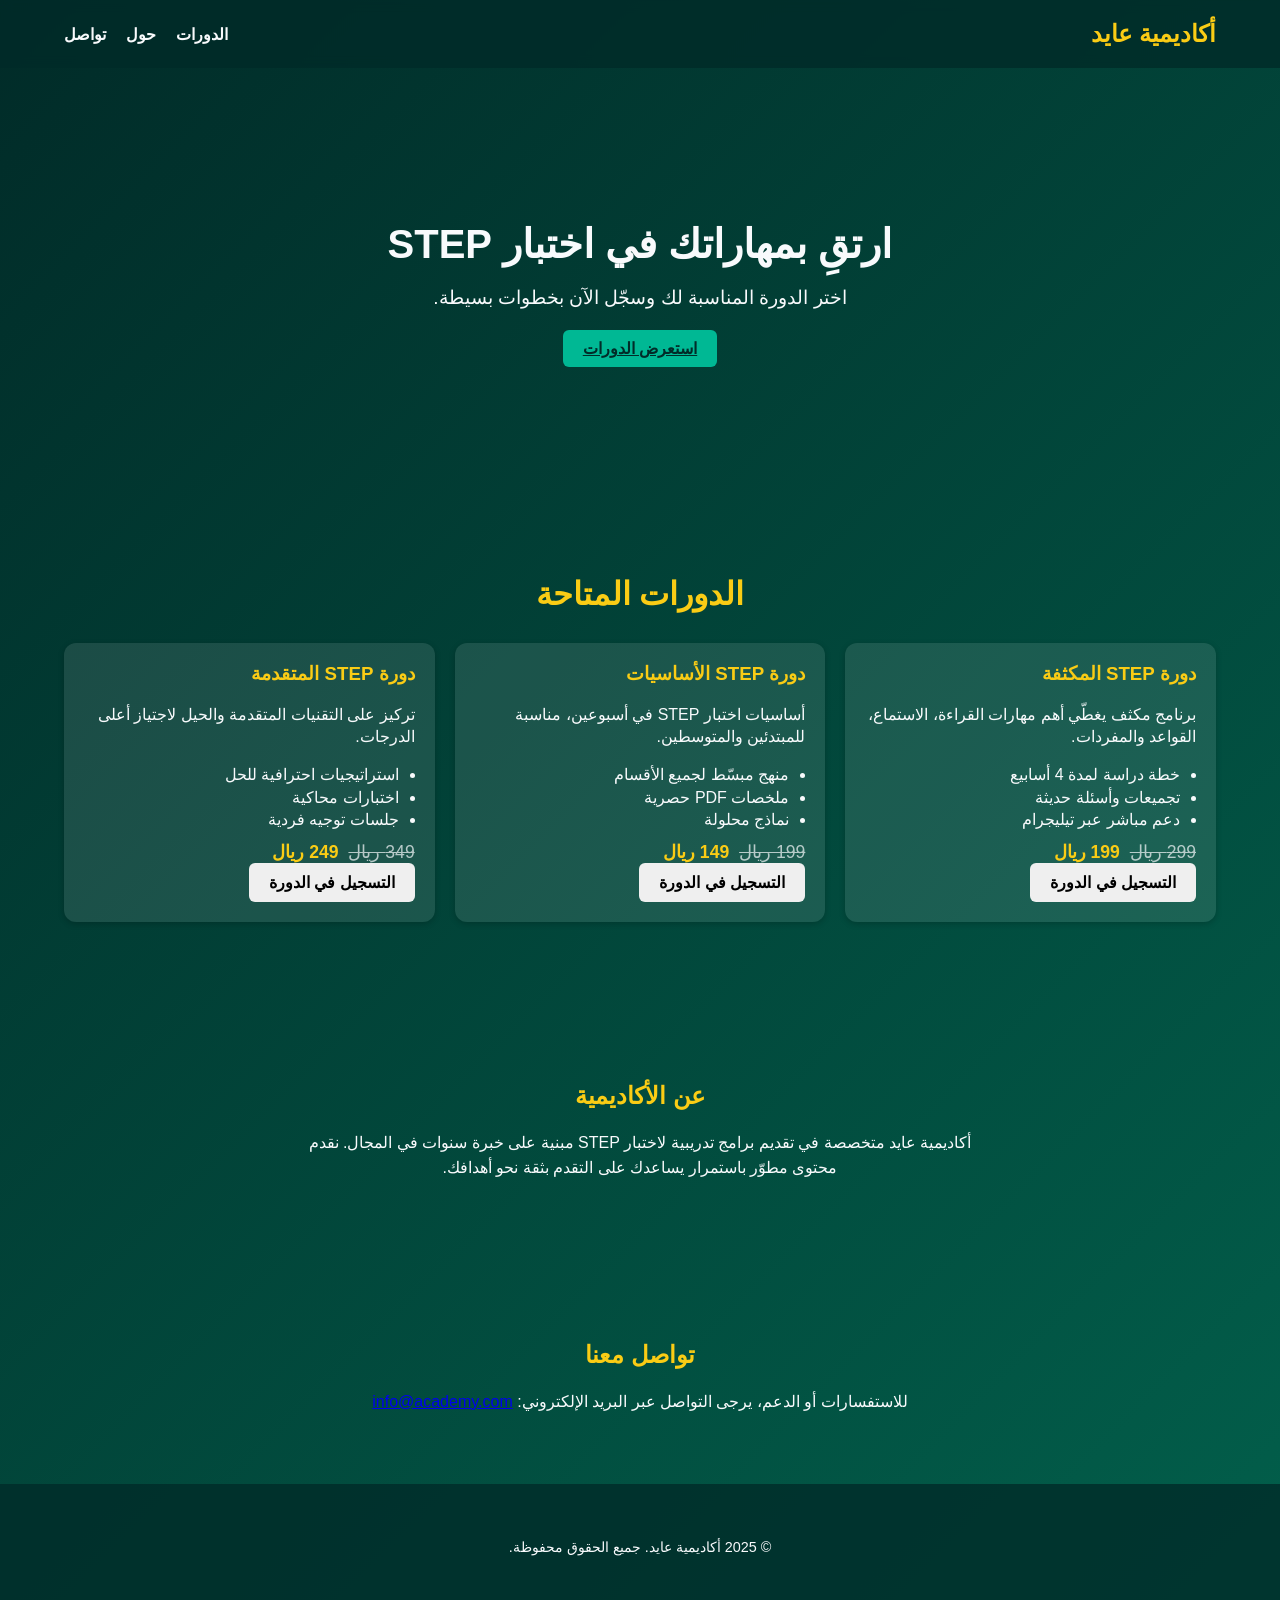
==== index.html @ 4157c41f "Initial commit: Add site files" ====
<!DOCTYPE html>
<html lang="ar" dir="rtl">
<head>
  <meta charset="UTF-8">
  <meta name="viewport" content="width=device-width, initial-scale=1.0">
  <title>أكاديمية عايد - دورات STEP</title>
  <link rel="stylesheet" href="styles.css">
  <link rel="manifest" href="manifest.json">
  <meta name="theme-color" content="#012b28">
</head>
<body>
  <header class="header">
    <div class="container flex-between">
      <div class="logo">أكاديمية عايد</div>
      <nav>
        <button class="menu-toggle">القائمة ☰</button>
        <ul class="nav-list">
          <li><a href="#courses">الدورات</a></li>
          <li><a href="#about">حول</a></li>
          <li><a href="#contact">تواصل</a></li>
        </ul>
      </nav>
    </div>
  </header>

  <section id="hero" class="hero">
    <div class="container">
      <h1>ارتقِ بمهاراتك في اختبار STEP</h1>
      <p>اختر الدورة المناسبة لك وسجّل الآن بخطوات بسيطة.</p>
      <a href="#courses" class="btn primary">استعرض الدورات</a>
    </div>
  </section>

  <section id="courses" class="courses-section">
    <div class="container">
      <h2>الدورات المتاحة</h2>
      <div class="course-grid">
        <!-- Course 1 -->
        <div class="course-card" data-course-id="course1">
          <h3>دورة STEP المكثفة</h3>
          <p>برنامج مكثف يغطّي أهم مهارات القراءة، الاستماع، القواعد والمفردات.</p>
          <ul>
            <li>خطة دراسة لمدة 4 أسابيع</li>
            <li>تجميعات وأسئلة حديثة</li>
            <li>دعم مباشر عبر تيليجرام</li>
          </ul>
          <div class="price">
            <span class="old-price">299 ريال</span>
            <span class="new-price">199 ريال</span>
          </div>
          <button class="btn register-btn" data-course-id="course1">التسجيل في الدورة</button>
        </div>
        <!-- Course 2 -->
        <div class="course-card" data-course-id="course2">
          <h3>دورة STEP الأساسيات</h3>
          <p>أساسيات اختبار STEP في أسبوعين، مناسبة للمبتدئين والمتوسطين.</p>
          <ul>
            <li>منهج مبسّط لجميع الأقسام</li>
            <li>ملخصات PDF حصرية</li>
            <li>نماذج محلولة</li>
          </ul>
          <div class="price">
            <span class="old-price">199 ريال</span>
            <span class="new-price">149 ريال</span>
          </div>
          <button class="btn register-btn" data-course-id="course2">التسجيل في الدورة</button>
        </div>
        <!-- Course 3 -->
        <div class="course-card" data-course-id="course3">
          <h3>دورة STEP المتقدمة</h3>
          <p>تركيز على التقنيات المتقدمة والحيل لاجتياز أعلى الدرجات.</p>
          <ul>
            <li>استراتيجيات احترافية للحل</li>
            <li>اختبارات محاكية</li>
            <li>جلسات توجيه فردية</li>
          </ul>
          <div class="price">
            <span class="old-price">349 ريال</span>
            <span class="new-price">249 ريال</span>
          </div>
          <button class="btn register-btn" data-course-id="course3">التسجيل في الدورة</button>
        </div>
      </div>
    </div>
  </section>

  <section id="about" class="about-section">
    <div class="container">
      <h2>عن الأكاديمية</h2>
      <p>أكاديمية عايد متخصصة في تقديم برامج تدريبية لاختبار STEP مبنية على خبرة سنوات في المجال. نقدم محتوى مطوّر باستمرار يساعدك على التقدم بثقة نحو أهدافك.</p>
    </div>
  </section>

  <section id="contact" class="contact-section">
    <div class="container">
      <h2>تواصل معنا</h2>
      <p>للاستفسارات أو الدعم، يرجى التواصل عبر البريد الإلكتروني: <a href="mailto:info@academy.com">info@academy.com</a></p>
    </div>
  </section>

  <!-- Modal for Registration -->
  <div id="registrationModal" class="modal hidden">
    <div class="modal-overlay"></div>
    <div class="modal-wrapper">
      <div class="modal-header">
        <h3 id="modalTitle">التسجيل في الدورة</h3>
        <button type="button" class="modal-close">&times;</button>
      </div>
      <div class="modal-body">
        <form id="registrationForm">
          <!-- Step 1: Student information -->
          <div class="form-step active" data-step="1">
            <h4>الخطوة 1: معلومات الطالب</h4>
            <div class="form-group">
              <label for="fullName">الاسم الكامل</label>
              <input type="text" id="fullName" name="fullName" required>
            </div>
            <div class="form-group">
              <label for="contactInfo">رقم الجوال أو البريد الإلكتروني</label>
              <input type="text" id="contactInfo" name="contactInfo" required>
            </div>
            <div class="form-group">
              <label for="participants">عدد المسجلين</label>
              <input type="number" id="participants" name="participants" min="1" value="1" required>
            </div>
            <div class="form-group">
              <label for="source">كيف عرفت عن الأكاديمية؟</label>
              <select id="source" name="source" required>
                <option value="" disabled selected>اختر...</option>
                <option value="صديق">عن طريق صديق</option>
                <option value="تويتر">تويتر</option>
                <option value="إعلان">إعلان</option>
                <option value="أخرى">أخرى</option>
              </select>
            </div>
            <div class="modal-actions">
              <button type="button" class="btn primary next-step">التالي</button>
            </div>
          </div>

          <!-- Step 2: Invoice summary -->
          <div class="form-step" data-step="2">
            <h4>الخطوة 2: ملخص الرسوم</h4>
            <div class="invoice">
              <p>السعر قبل الخصم: <span id="priceBefore"></span></p>
              <p>قيمة الخصم: <span id="discountValue"></span></p>
              <p>السعر بعد الخصم: <strong id="totalPrice"></strong></p>
            </div>
            <div class="modal-actions">
              <button type="button" class="btn secondary prev-step">رجوع</button>
              <button type="button" class="btn primary next-step">تأكيد الدفع</button>
            </div>
          </div>

          <!-- Step 3: Payment details -->
          <div class="form-step" data-step="3">
            <h4>الخطوة 3: معلومات الدفع</h4>
            <p>الرجاء تحويل المبلغ إلى الحساب التالي:</p>
            <div class="bank-details">
              <p>اسم البنك: <strong id="bankName"></strong></p>
              <p>اسم المستفيد: <strong id="beneficiary"></strong></p>
              <p>رقم الحساب: <strong id="accountNumber"></strong> <button type="button" class="copy-btn" data-target="accountNumber">نسخ</button></p>
              <p>الآيبان: <strong id="iban"></strong> <button type="button" class="copy-btn" data-target="iban">نسخ</button></p>
            </div>
            <p class="payment-note">بعد إجراء التحويل، يرجى إرسال صورة من إيصال الدفع عبر البريد الإلكتروني أو تيليجرام ليتم تأكيد تسجيلك.</p>
            <div class="modal-actions">
              <button type="button" class="btn secondary prev-step">رجوع</button>
              <button type="button" class="btn primary next-step">إرسال تأكيد التسجيل</button>
            </div>
          </div>

          <!-- Step 4: Confirmation -->
          <div class="form-step" data-step="4">
            <h4>تم الإرسال</h4>
            <p>شكرًا لك! تم استلام بياناتك. سيتم التواصل معك قريبًا لتزويدك بروابط الدورة بعد تأكيد الدفع.</p>
            <div class="modal-actions">
              <button type="button" class="btn primary close-modal">إغلاق</button>
            </div>
          </div>

          <!-- hidden fields -->
          <input type="hidden" id="selectedCourseId" name="selectedCourseId">
        </form>
      </div>
    </div>
  </div>

  <footer class="footer">
    <div class="container">
      <p>© 2025 أكاديمية عايد. جميع الحقوق محفوظة.</p>
    </div>
  </footer>

  <script src="app.js"></script>
  <script>
    if ('serviceWorker' in navigator) {
      navigator.serviceWorker.register('service-worker.js');
    }
  </script>
</body>
</html>
---- styles.css ----
:root {
  --bg-start: #012b28;
  --bg-end: #025f4b;
  --accent: #00b894;
  --highlight: #facc15;
  --text: #f8fafc;
  --muted: #e2e8f0;
}

body {
  margin: 0;
  font-family: 'Tajawal', sans-serif;
  background: linear-gradient(135deg, var(--bg-start), var(--bg-end));
  color: var(--text);
  min-height: 100vh;
}

.container {
  width: 90%;
  max-width: 1200px;
  margin: 0 auto;
  padding: 20px;
}

/* Header */
.header {
  background: rgba(1, 43, 40, 0.8);
  position: sticky;
  top: 0;
  z-index: 10;
  backdrop-filter: blur(6px);
}

.flex-between {
  display: flex;
  justify-content: space-between;
  align-items: center;
}

.logo {
  font-size: 1.5rem;
  font-weight: 700;
  color: var(--highlight);
}

nav {
  position: relative;
}

nav ul {
  list-style: none;
  display: flex;
  gap: 20px;
  margin: 0;
  padding: 0;
}

nav a {
  color: var(--text);
  text-decoration: none;
  font-weight: 600;
  transition: color 0.3s;
}

nav a:hover {
  color: var(--highlight);
}

.menu-toggle {
  display: none;
  background: none;
  border: none;
  color: var(--text);
  font-size: 1.3rem;
  cursor: pointer;
}

@media (max-width: 768px) {
  nav ul {
    display: none;
    flex-direction: column;
    background: rgba(1, 43, 40, 0.9);
    position: absolute;
    right: 0;
    top: 100%;
    padding: 10px;
    border-radius: 8px;
  }
  nav ul.show {
    display: flex;
  }
  .menu-toggle {
    display: block;
  }
}

/* Hero section */
.hero {
  text-align: center;
  padding: 100px 0;
}

.hero h1 {
  font-size: 2.5rem;
  margin-bottom: 10px;
}

.hero p {
  font-size: 1.2rem;
  margin-bottom: 30px;
}

/* Buttons */
.btn {
  padding: 10px 20px;
  border: none;
  border-radius: 6px;
  font-weight: 700;
  cursor: pointer;
  font-size: 1rem;
}

.btn.primary {
  background: var(--accent);
  color: var(--bg-start);
}

.btn.primary:hover {
  opacity: 0.9;
}

.btn.secondary {
  background: transparent;
  border: 1px solid var(--highlight);
  color: var(--highlight);
}

.btn.secondary:hover {
  background: var(--highlight);
  color: var(--bg-start);
}

/* Courses section */
.courses-section {
  padding: 50px 0;
}

.courses-section h2 {
  text-align: center;
  margin-bottom: 30px;
  font-size: 2rem;
  color: var(--highlight);
}

.course-grid {
  display: grid;
  grid-template-columns: repeat(auto-fit, minmax(280px, 1fr));
  gap: 20px;
}

.course-card {
  background: rgba(255, 255, 255, 0.1);
  padding: 20px;
  border-radius: 12px;
  box-shadow: 0 2px 6px rgba(0, 0, 0, 0.2);
  transition: transform 0.2s, box-shadow 0.2s;
}

.course-card:hover {
  transform: translateY(-3px);
  box-shadow: 0 4px 10px rgba(0, 0, 0, 0.3);
}

.course-card h3 {
  margin-top: 0;
  color: var(--highlight);
}

.course-card p {
  line-height: 1.4;
}

.course-card ul {
  margin: 0;
  padding: 0 1rem;
  list-style: disc;
  line-height: 1.4;
}

.price {
  margin-top: 10px;
  font-size: 1.1rem;
}

.old-price {
  text-decoration: line-through;
  opacity: 0.7;
}

.new-price {
  color: var(--highlight);
  font-weight: 700;
  margin-right: 5px;
}

/* About and contact sections */
.about-section, .contact-section {
  padding: 50px 0;
}

.about-section h2, .contact-section h2 {
  text-align: center;
  margin-bottom: 20px;
  color: var(--highlight);
}

.about-section p, .contact-section p {
  max-width: 700px;
  margin: 0 auto;
  line-height: 1.6;
  text-align: center;
}

/* Modal styles */
.modal {
  position: fixed;
  top: 0;
  right: 0;
  bottom: 0;
  left: 0;
  display: flex;
  align-items: center;
  justify-content: center;
  background: rgba(0, 0, 0, 0.6);
  visibility: hidden;
  opacity: 0;
  transition: opacity 0.3s, visibility 0s linear 0.3s;
}

.modal.show {
  visibility: visible;
  opacity: 1;
  transition-delay: 0s;
}

.modal-overlay {
  position: absolute;
  top: 0;
  left: 0;
  right: 0;
  bottom: 0;
}

.modal-wrapper {
  background: #073b34;
  width: 90%;
  max-width: 500px;
  border-radius: 10px;
  padding: 20px;
  position: relative;
  z-index: 2;
  box-shadow: 0 4px 8px rgba(0, 0, 0, 0.3);
  color: var(--text);
}

.modal-header {
  display: flex;
  justify-content: space-between;
  align-items: center;
  margin-bottom: 10px;
}

.modal-header h3 {
  margin: 0;
  font-size: 1.2rem;
  color: var(--highlight);
}

.modal-close {
  background: none;
  border: none;
  font-size: 1.5rem;
  color: var(--text);
  cursor: pointer;
}

.modal-body {
  max-height: 70vh;
  overflow-y: auto;
}

.form-step {
  display: none;
}

.form-step.active {
  display: block;
}

.form-group {
  margin-bottom: 15px;
}

.form-group label {
  display: block;
  margin-bottom: 5px;
  font-weight: 600;
}

.form-group input,
.form-group select {
  width: 100%;
  padding: 8px;
  border-radius: 4px;
  border: 1px solid #ccc;
  font-family: inherit;
  box-sizing: border-box;
  direction: rtl;
}

.invoice p {
  margin: 5px 0;
  font-size: 1rem;
}

.bank-details p {
  margin: 5px 0;
  font-size: 1rem;
}

.copy-btn {
  margin-left: 10px;
  padding: 2px 6px;
  border: 1px solid var(--highlight);
  background: none;
  color: var(--highlight);
  border-radius: 4px;
  cursor: pointer;
  font-size: 0.8rem;
}

.copy-btn:hover {
  background: var(--highlight);
  color: var(--bg-start);
}

.modal-actions {
  text-align: center;
  margin-top: 15px;
}

.payment-note {
  font-size: 0.9rem;
  margin-top: 10px;
  color: var(--muted);
}

.footer {
  background: rgba(1, 43, 40, 0.8);
  text-align: center;
  padding: 20px 0;
  font-size: 0.9rem;
}
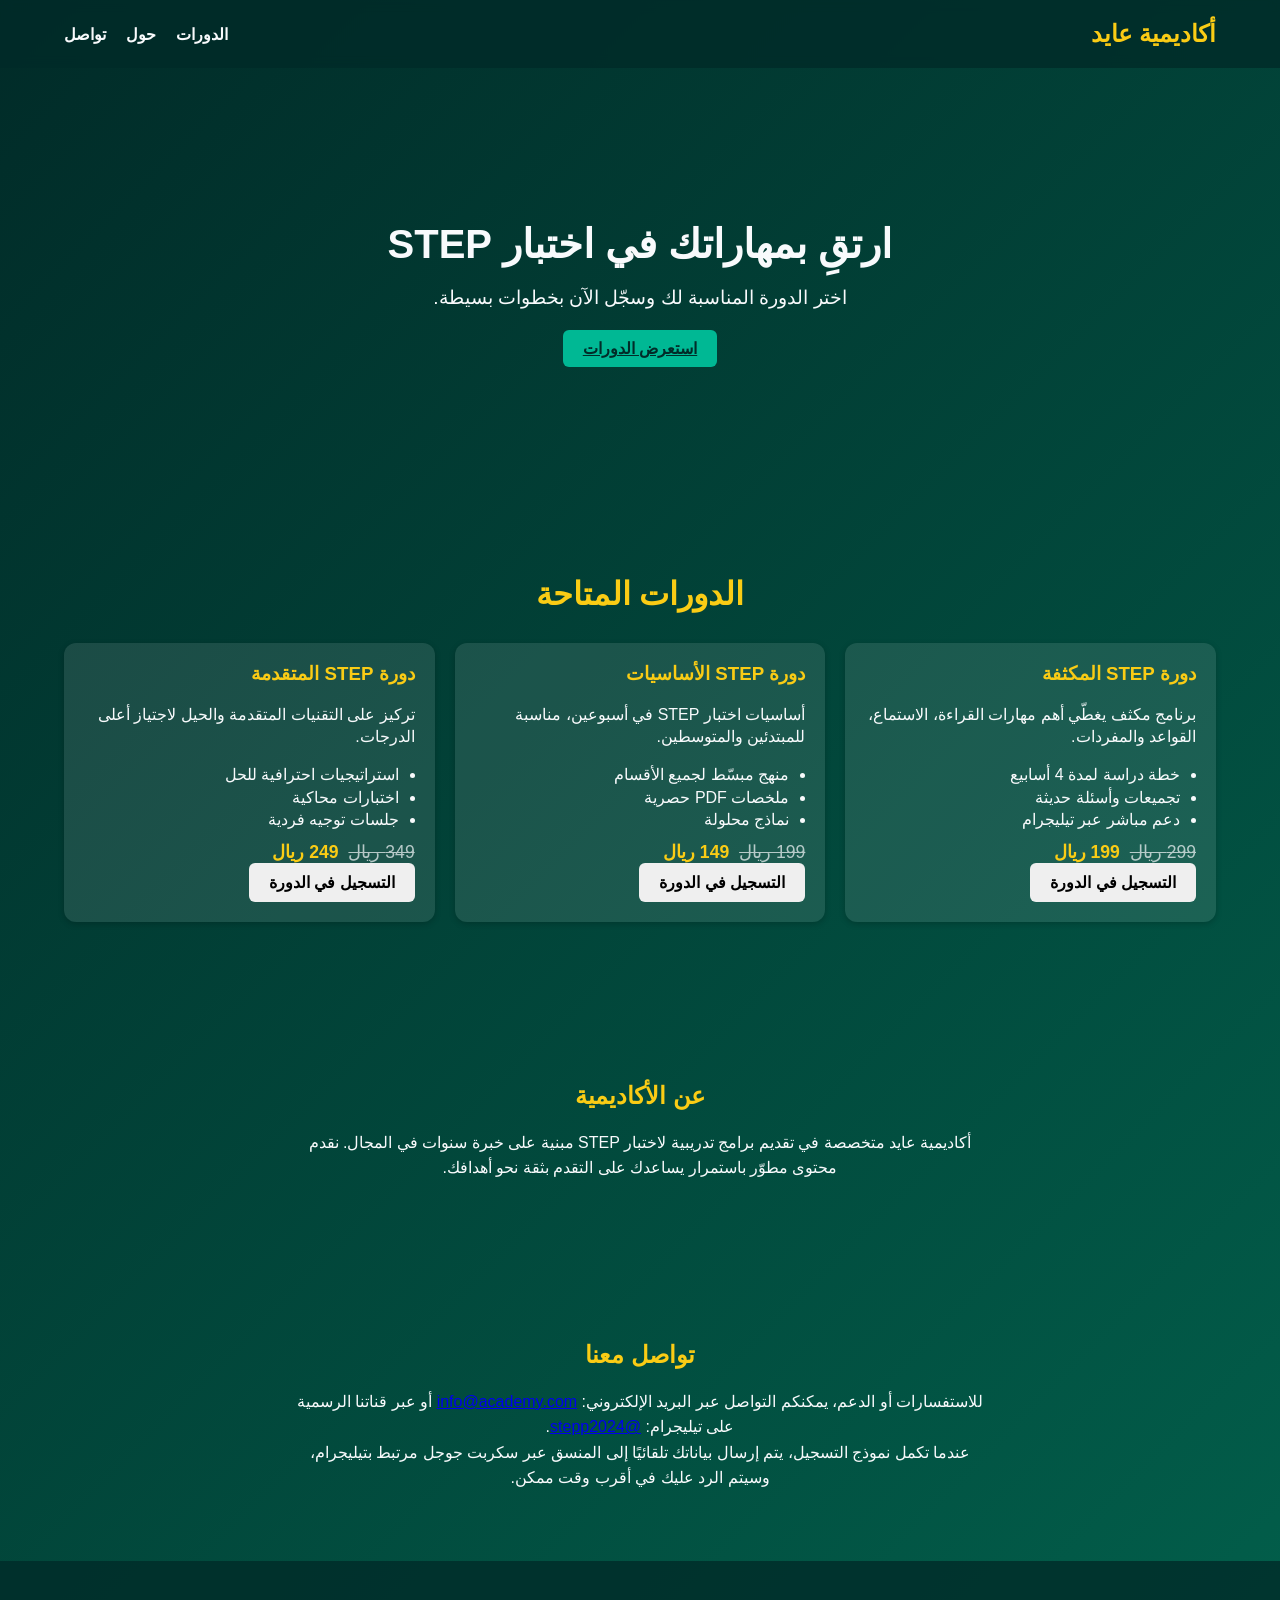
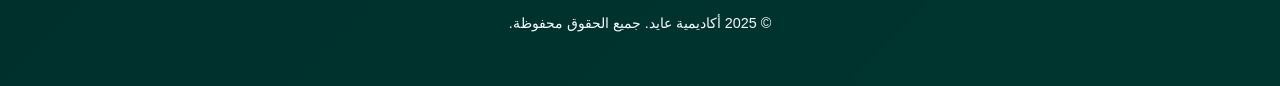
==== commit c2b7ff44: "Update index.html: add Telegram channel link and note about Google script integration" ====
--- a/index.html
+++ b/index.html
@@ -94,7 +94,15 @@
   <section id="contact" class="contact-section">
     <div class="container">
       <h2>تواصل معنا</h2>
-      <p>للاستفسارات أو الدعم، يرجى التواصل عبر البريد الإلكتروني: <a href="mailto:info@academy.com">info@academy.com</a></p>
+      <p>
+        للاستفسارات أو الدعم، يمكنكم التواصل عبر البريد الإلكتروني:
+        <a href="mailto:info@academy.com">info@academy.com</a>
+        أو عبر قناتنا الرسمية على تيليجرام:
+        <a href="https://t.me/stepp2024" target="_blank">@stepp2024</a>.
+      </p>
+      <p>
+        عندما تكمل نموذج التسجيل، يتم إرسال بياناتك تلقائيًا إلى المنسق عبر سكربت جوجل مرتبط بتيليجرام، وسيتم الرد عليك في أقرب وقت ممكن.
+      </p>
     </div>
   </section>
 
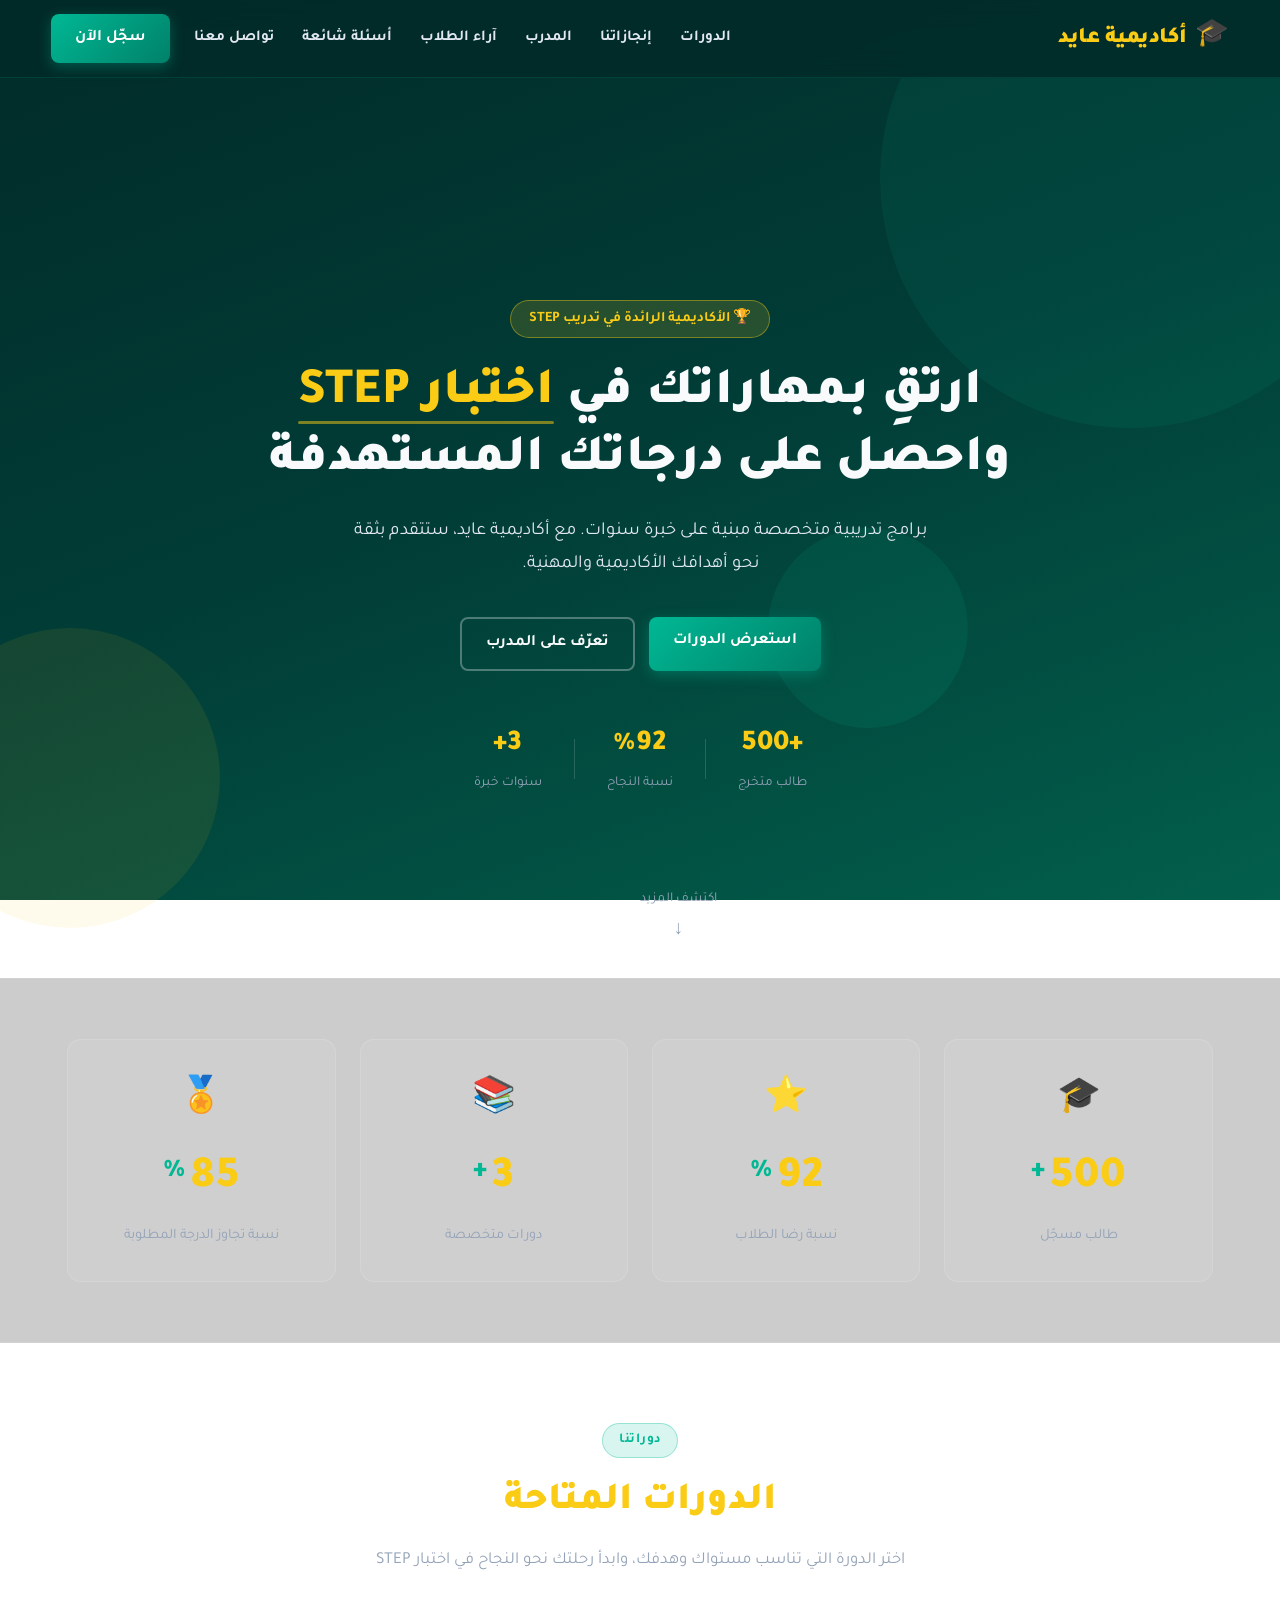
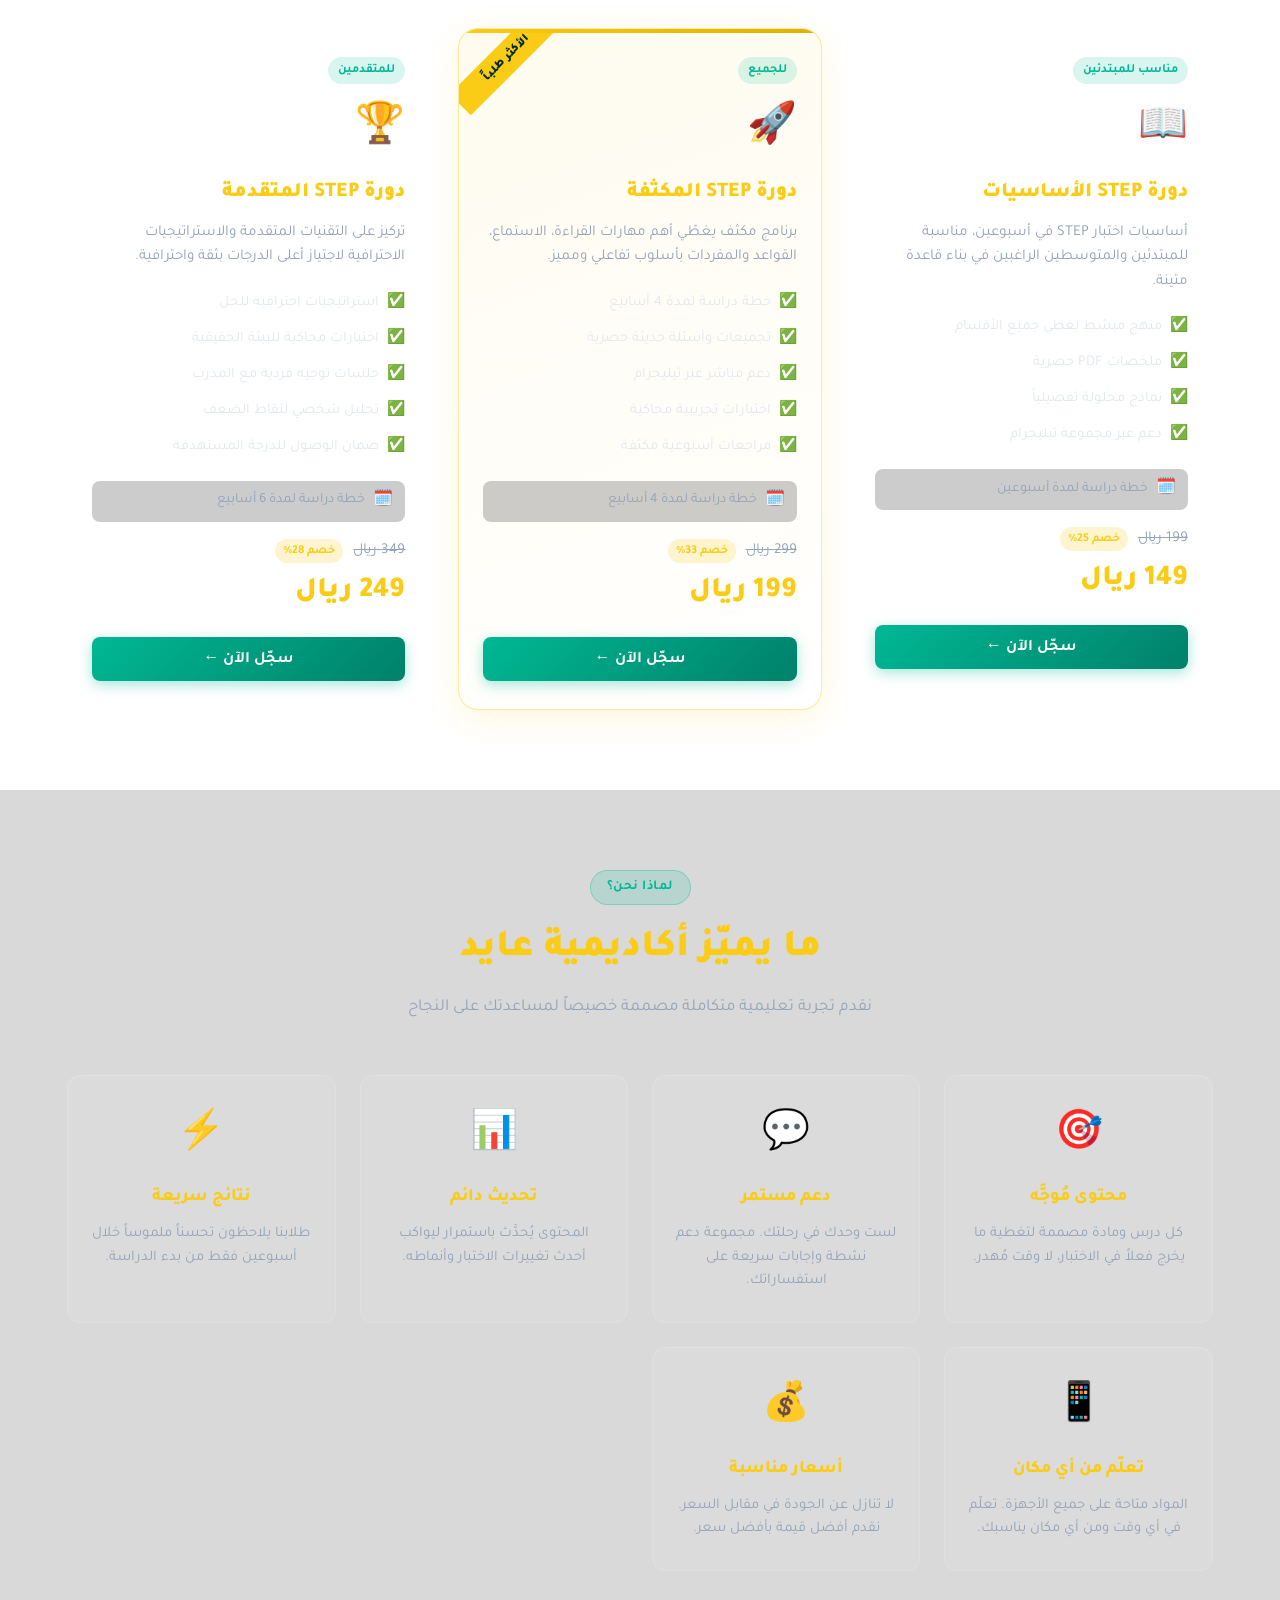
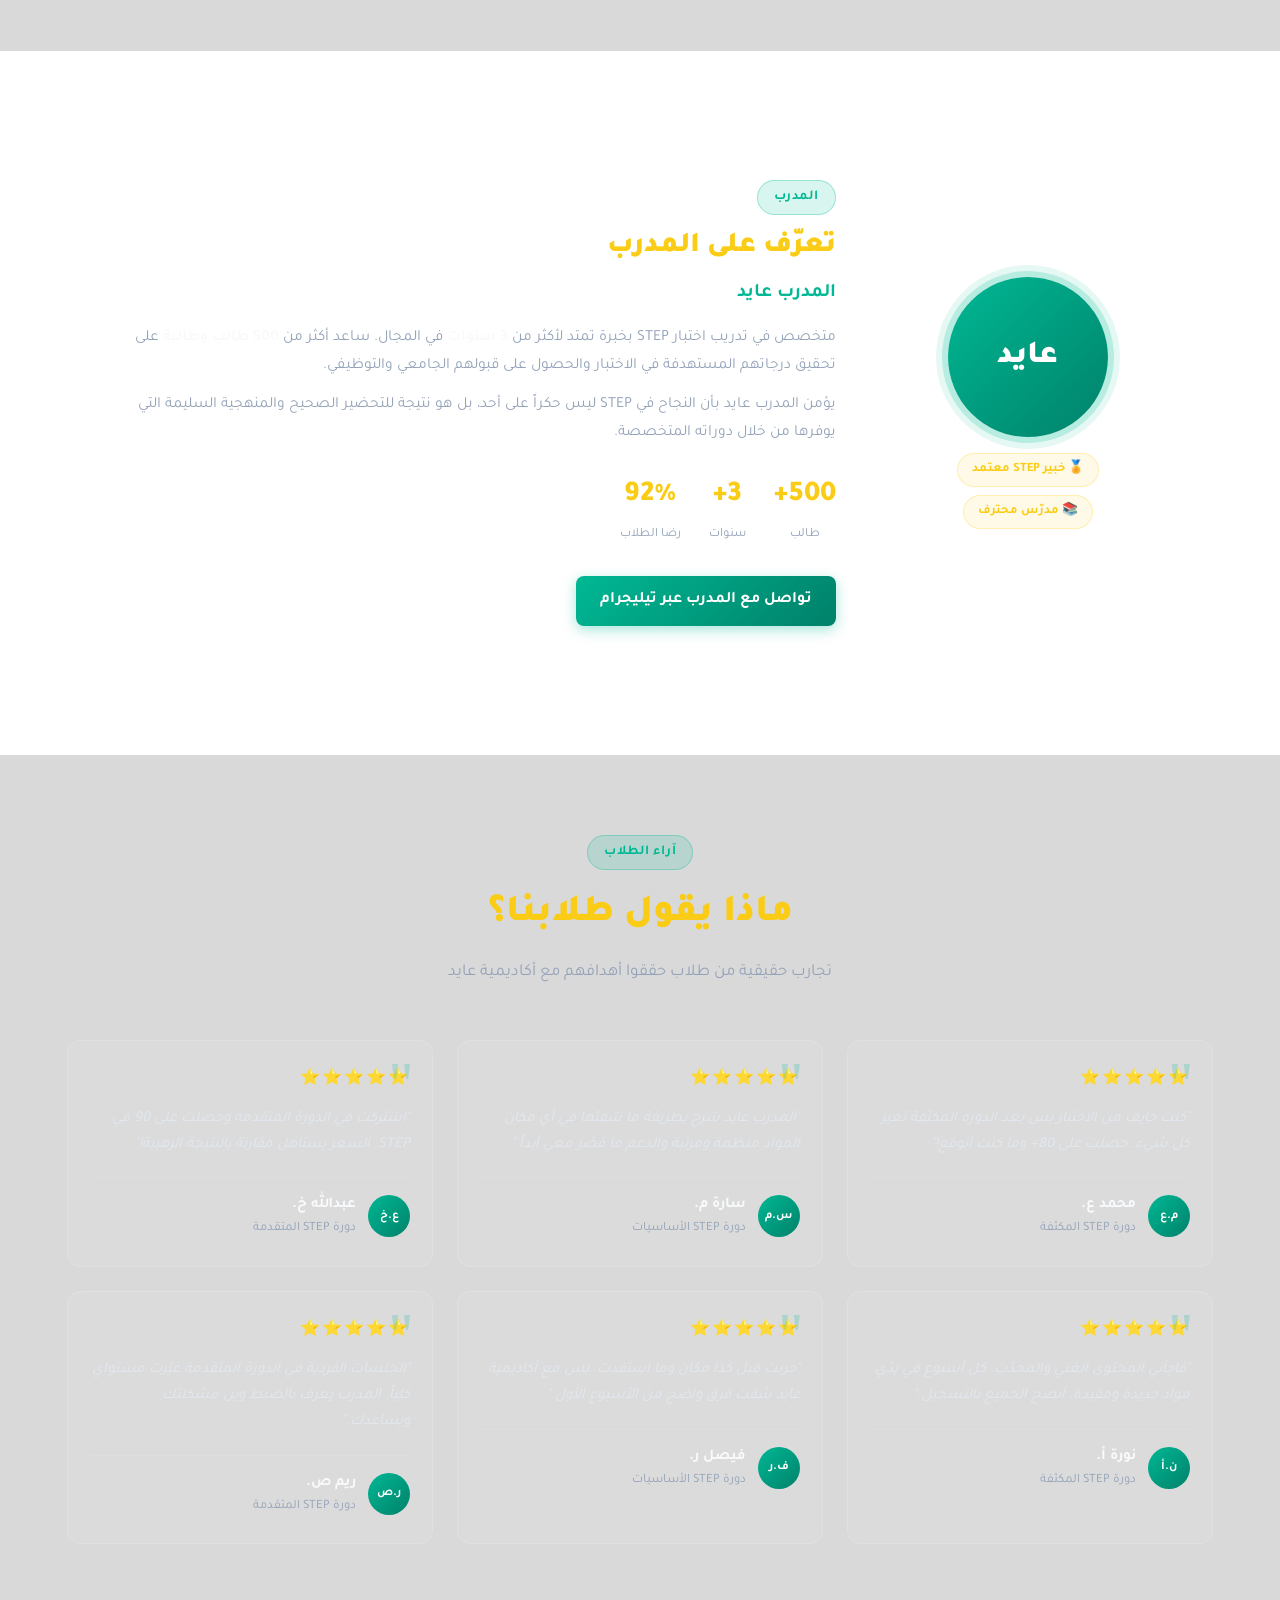
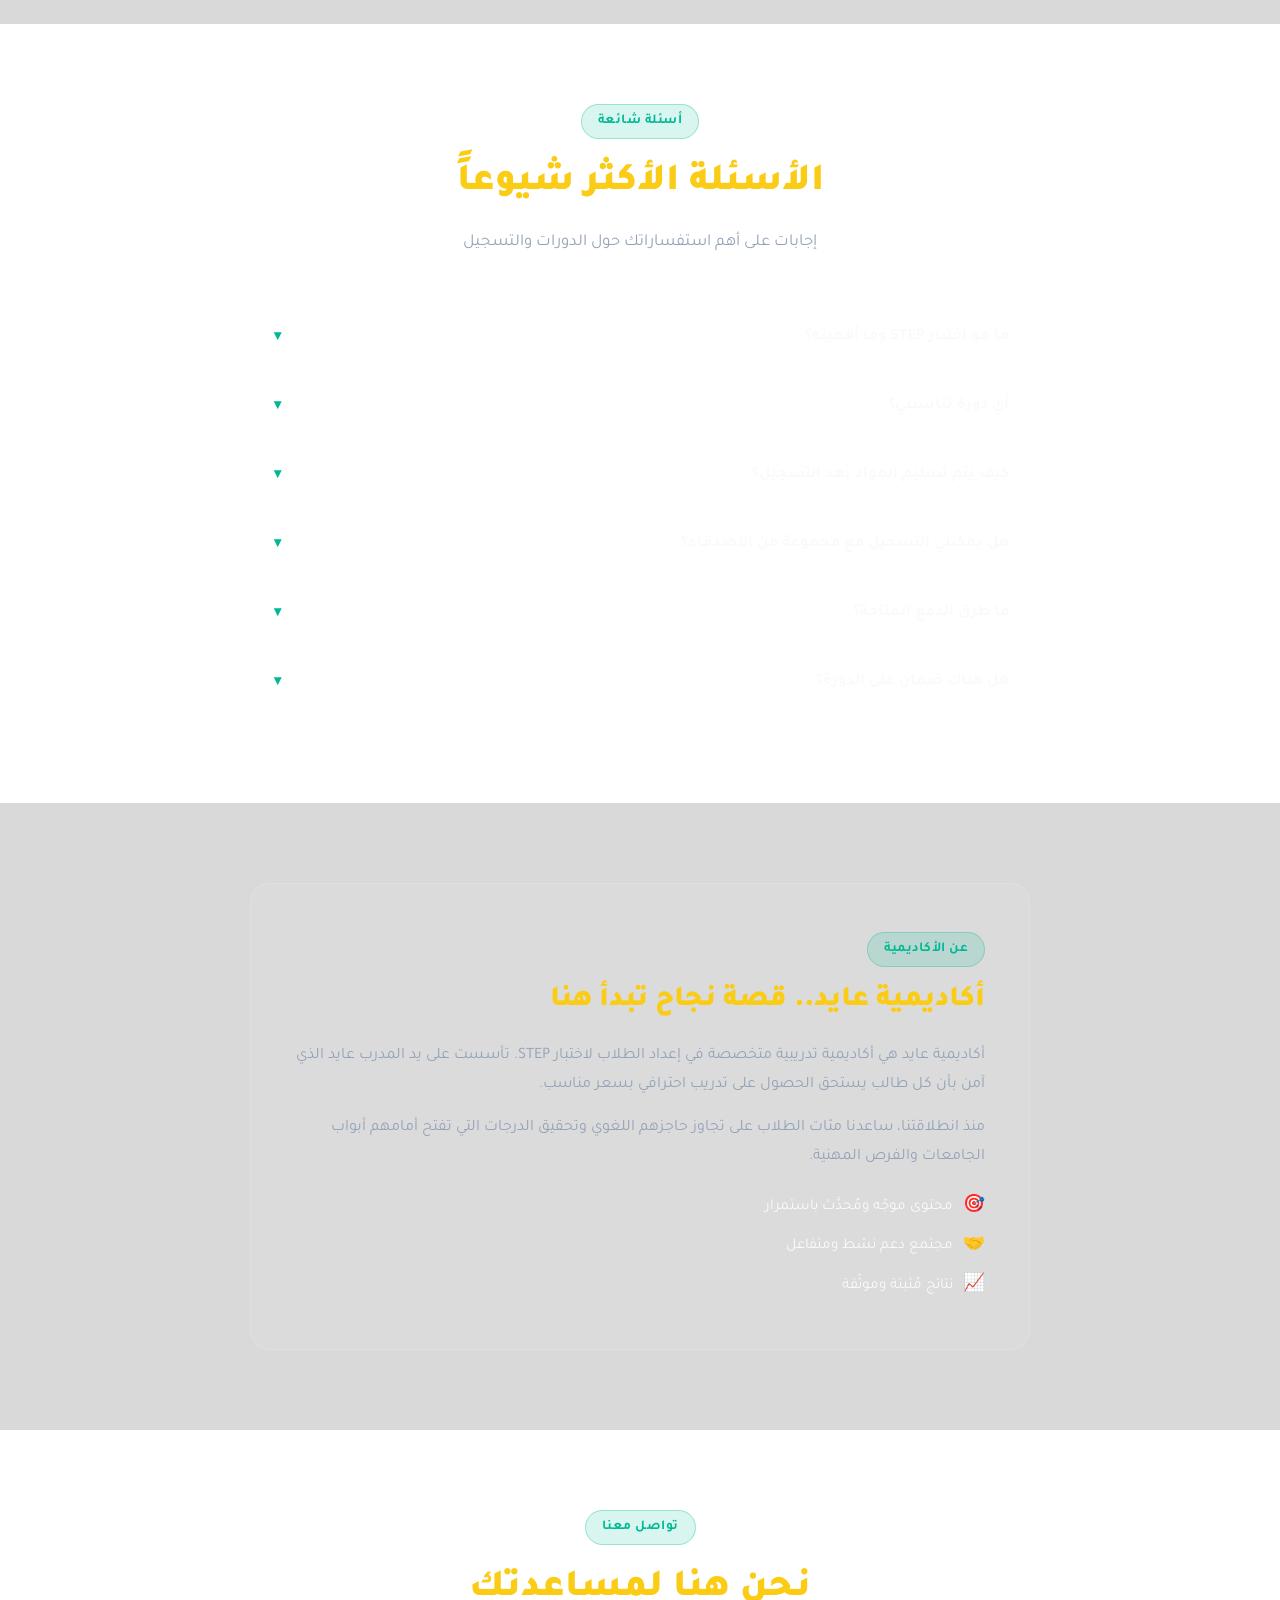
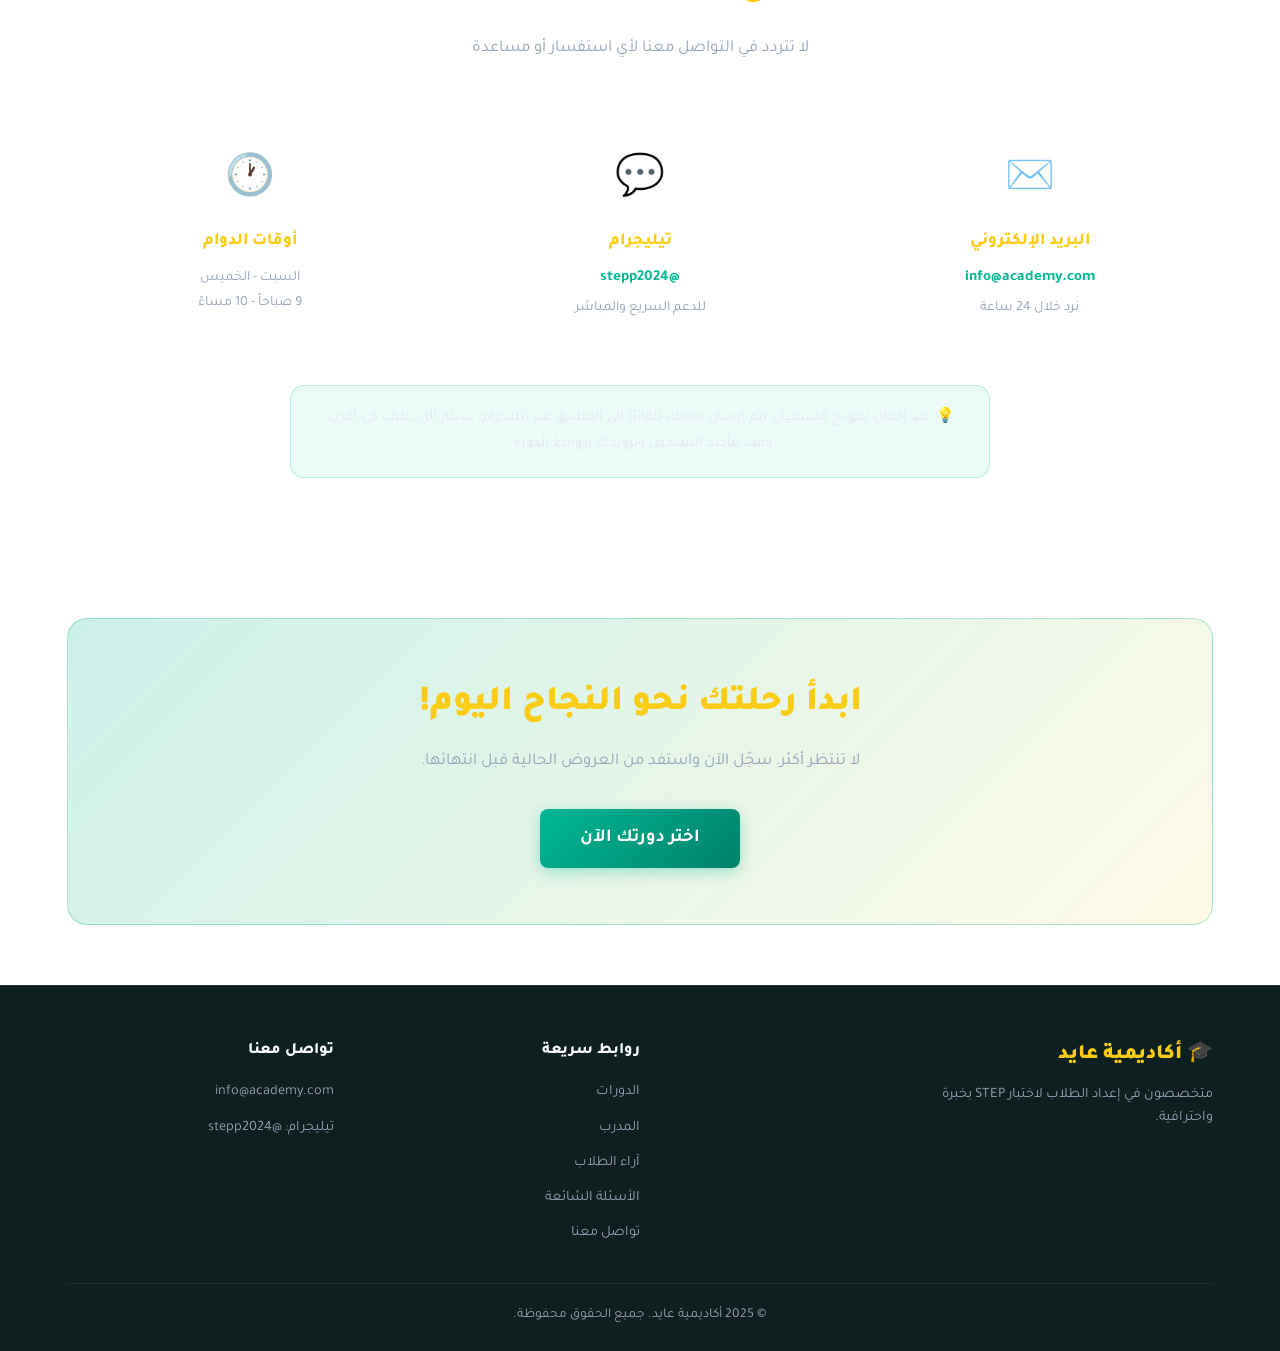
==== commit 2ca83e04: "feat: توسيع وتطوير الموقع بالكامل - أكاديمية عايد - index.html: إضافة أقسام جديدة (إحصائيات، لماذا ن" ====
--- a/index.html
+++ b/index.html
@@ -3,199 +3,728 @@
 <head>
   <meta charset="UTF-8">
   <meta name="viewport" content="width=device-width, initial-scale=1.0">
-  <title>أكاديمية عايد - دورات STEP</title>
+  <title>أكاديمية عايد - دورات STEP الاحترافية</title>
   <link rel="stylesheet" href="styles.css">
   <link rel="manifest" href="manifest.json">
   <meta name="theme-color" content="#012b28">
+  <meta name="description" content="أكاديمية عايد - متخصصة في تدريب اختبار STEP. دورات مكثفة، أساسية، ومتقدمة لتحقيق أعلى الدرجات.">
+  <link rel="preconnect" href="https://fonts.googleapis.com">
+  <link href="https://fonts.googleapis.com/css2?family=Tajawal:wght@400;500;700;900&display=swap" rel="stylesheet">
 </head>
 <body>
-  <header class="header">
+
+  <!-- Header -->
+  <header class="header" id="mainHeader">
     <div class="container flex-between">
-      <div class="logo">أكاديمية عايد</div>
+      <div class="logo">
+        <span class="logo-icon">🎓</span>
+        <span class="logo-text">أكاديمية عايد</span>
+      </div>
       <nav>
-        <button class="menu-toggle">القائمة ☰</button>
-        <ul class="nav-list">
-          <li><a href="#courses">الدورات</a></li>
-          <li><a href="#about">حول</a></li>
-          <li><a href="#contact">تواصل</a></li>
+        <button class="menu-toggle" aria-label="القائمة">
+          <span class="hamburger-line"></span>
+          <span class="hamburger-line"></span>
+          <span class="hamburger-line"></span>
+        </button>
+        <ul class="nav-list" id="navList">
+          <li><a href="#courses" class="nav-link">الدورات</a></li>
+          <li><a href="#stats" class="nav-link">إنجازاتنا</a></li>
+          <li><a href="#trainer" class="nav-link">المدرب</a></li>
+          <li><a href="#testimonials" class="nav-link">آراء الطلاب</a></li>
+          <li><a href="#faq" class="nav-link">أسئلة شائعة</a></li>
+          <li><a href="#contact" class="nav-link">تواصل معنا</a></li>
+          <li><a href="#courses" class="btn primary nav-cta">سجّل الآن</a></li>
         </ul>
       </nav>
     </div>
   </header>
 
+  <!-- Hero Section -->
   <section id="hero" class="hero">
-    <div class="container">
-      <h1>ارتقِ بمهاراتك في اختبار STEP</h1>
-      <p>اختر الدورة المناسبة لك وسجّل الآن بخطوات بسيطة.</p>
-      <a href="#courses" class="btn primary">استعرض الدورات</a>
-    </div>
-  </section>
-
+    <div class="hero-bg-shapes">
+      <div class="shape shape-1"></div>
+      <div class="shape shape-2"></div>
+      <div class="shape shape-3"></div>
+    </div>
+    <div class="container hero-content">
+      <div class="hero-badge">🏆 الأكاديمية الرائدة في تدريب STEP</div>
+      <h1>ارتقِ بمهاراتك في <span class="highlight-text">اختبار STEP</span><br>واحصل على درجاتك المستهدفة</h1>
+      <p class="hero-subtitle">برامج تدريبية متخصصة مبنية على خبرة سنوات. مع أكاديمية عايد، ستتقدم بثقة نحو أهدافك الأكاديمية والمهنية.</p>
+      <div class="hero-actions">
+        <a href="#courses" class="btn primary hero-btn">استعرض الدورات</a>
+        <a href="#trainer" class="btn outline hero-btn">تعرّف على المدرب</a>
+      </div>
+      <div class="hero-trust">
+        <div class="trust-item">
+          <span class="trust-number">+500</span>
+          <span class="trust-label">طالب متخرج</span>
+        </div>
+        <div class="trust-divider"></div>
+        <div class="trust-item">
+          <span class="trust-number">%92</span>
+          <span class="trust-label">نسبة النجاح</span>
+        </div>
+        <div class="trust-divider"></div>
+        <div class="trust-item">
+          <span class="trust-number">3+</span>
+          <span class="trust-label">سنوات خبرة</span>
+        </div>
+      </div>
+    </div>
+    <div class="hero-scroll-hint">
+      <span>اكتشف المزيد</span>
+      <div class="scroll-arrow">↓</div>
+    </div>
+  </section>
+
+  <!-- Stats Section -->
+  <section id="stats" class="stats-section">
+    <div class="container">
+      <div class="stats-grid">
+        <div class="stat-card" data-aos>
+          <div class="stat-icon">🎓</div>
+          <div class="stat-number" data-target="500">0</div>
+          <div class="stat-plus">+</div>
+          <div class="stat-label">طالب مسجّل</div>
+        </div>
+        <div class="stat-card" data-aos>
+          <div class="stat-icon">⭐</div>
+          <div class="stat-number" data-target="92">0</div>
+          <div class="stat-plus">%</div>
+          <div class="stat-label">نسبة رضا الطلاب</div>
+        </div>
+        <div class="stat-card" data-aos>
+          <div class="stat-icon">📚</div>
+          <div class="stat-number" data-target="3">0</div>
+          <div class="stat-plus">+</div>
+          <div class="stat-label">دورات متخصصة</div>
+        </div>
+        <div class="stat-card" data-aos>
+          <div class="stat-icon">🏅</div>
+          <div class="stat-number" data-target="85">0</div>
+          <div class="stat-plus">%</div>
+          <div class="stat-label">نسبة تجاوز الدرجة المطلوبة</div>
+        </div>
+      </div>
+    </div>
+  </section>
+
+  <!-- Courses Section -->
   <section id="courses" class="courses-section">
     <div class="container">
-      <h2>الدورات المتاحة</h2>
+      <div class="section-header" data-aos>
+        <div class="section-badge">دوراتنا</div>
+        <h2>الدورات المتاحة</h2>
+        <p class="section-subtitle">اختر الدورة التي تناسب مستواك وهدفك، وابدأ رحلتك نحو النجاح في اختبار STEP</p>
+      </div>
       <div class="course-grid">
-        <!-- Course 1 -->
-        <div class="course-card" data-course-id="course1">
+
+        <!-- Course 1: Foundation -->
+        <div class="course-card" data-course-id="course2" data-aos>
+          <div class="course-badge">مناسب للمبتدئين</div>
+          <div class="course-icon">📖</div>
+          <h3>دورة STEP الأساسيات</h3>
+          <p class="course-desc">أساسيات اختبار STEP في أسبوعين، مناسبة للمبتدئين والمتوسطين الراغبين في بناء قاعدة متينة.</p>
+          <ul class="course-features">
+            <li><span class="feature-icon">✅</span> منهج مبسّط يغطي جميع الأقسام</li>
+            <li><span class="feature-icon">✅</span> ملخصات PDF حصرية</li>
+            <li><span class="feature-icon">✅</span> نماذج محلولة تفصيلياً</li>
+            <li><span class="feature-icon">✅</span> دعم عبر مجموعة تيليجرام</li>
+          </ul>
+          <div class="course-duration">
+            <span class="duration-icon">🗓️</span>
+            <span>خطة دراسة لمدة أسبوعين</span>
+          </div>
+          <div class="price-box">
+            <div class="price-row">
+              <span class="old-price">199 ريال</span>
+              <span class="discount-badge">خصم 25%</span>
+            </div>
+            <div class="new-price">149 ريال</div>
+          </div>
+          <button class="btn primary register-btn full-width" data-course-id="course2">
+            سجّل الآن ←
+          </button>
+        </div>
+
+        <!-- Course 2: Intensive (Featured) -->
+        <div class="course-card featured" data-course-id="course1" data-aos>
+          <div class="featured-ribbon">الأكثر طلباً</div>
+          <div class="course-badge">للجميع</div>
+          <div class="course-icon">🚀</div>
           <h3>دورة STEP المكثفة</h3>
-          <p>برنامج مكثف يغطّي أهم مهارات القراءة، الاستماع، القواعد والمفردات.</p>
-          <ul>
-            <li>خطة دراسة لمدة 4 أسابيع</li>
-            <li>تجميعات وأسئلة حديثة</li>
-            <li>دعم مباشر عبر تيليجرام</li>
+          <p class="course-desc">برنامج مكثف يغطّي أهم مهارات القراءة، الاستماع، القواعد والمفردات بأسلوب تفاعلي ومميز.</p>
+          <ul class="course-features">
+            <li><span class="feature-icon">✅</span> خطة دراسة لمدة 4 أسابيع</li>
+            <li><span class="feature-icon">✅</span> تجميعات وأسئلة حديثة حصرية</li>
+            <li><span class="feature-icon">✅</span> دعم مباشر عبر تيليجرام</li>
+            <li><span class="feature-icon">✅</span> اختبارات تجريبية محاكية</li>
+            <li><span class="feature-icon">✅</span> مراجعات أسبوعية مكثفة</li>
           </ul>
-          <div class="price">
-            <span class="old-price">299 ريال</span>
-            <span class="new-price">199 ريال</span>
-          </div>
-          <button class="btn register-btn" data-course-id="course1">التسجيل في الدورة</button>
-        </div>
-        <!-- Course 2 -->
-        <div class="course-card" data-course-id="course2">
-          <h3>دورة STEP الأساسيات</h3>
-          <p>أساسيات اختبار STEP في أسبوعين، مناسبة للمبتدئين والمتوسطين.</p>
-          <ul>
-            <li>منهج مبسّط لجميع الأقسام</li>
-            <li>ملخصات PDF حصرية</li>
-            <li>نماذج محلولة</li>
+          <div class="course-duration">
+            <span class="duration-icon">🗓️</span>
+            <span>خطة دراسة لمدة 4 أسابيع</span>
+          </div>
+          <div class="price-box">
+            <div class="price-row">
+              <span class="old-price">299 ريال</span>
+              <span class="discount-badge">خصم 33%</span>
+            </div>
+            <div class="new-price">199 ريال</div>
+          </div>
+          <button class="btn primary register-btn full-width" data-course-id="course1">
+            سجّل الآن ←
+          </button>
+        </div>
+
+        <!-- Course 3: Advanced -->
+        <div class="course-card" data-course-id="course3" data-aos>
+          <div class="course-badge">للمتقدمين</div>
+          <div class="course-icon">🏆</div>
+          <h3>دورة STEP المتقدمة</h3>
+          <p class="course-desc">تركيز على التقنيات المتقدمة والاستراتيجيات الاحترافية لاجتياز أعلى الدرجات بثقة واحترافية.</p>
+          <ul class="course-features">
+            <li><span class="feature-icon">✅</span> استراتيجيات احترافية للحل</li>
+            <li><span class="feature-icon">✅</span> اختبارات محاكية للبيئة الحقيقية</li>
+            <li><span class="feature-icon">✅</span> جلسات توجيه فردية مع المدرب</li>
+            <li><span class="feature-icon">✅</span> تحليل شخصي لنقاط الضعف</li>
+            <li><span class="feature-icon">✅</span> ضمان الوصول للدرجة المستهدفة</li>
           </ul>
-          <div class="price">
-            <span class="old-price">199 ريال</span>
-            <span class="new-price">149 ريال</span>
-          </div>
-          <button class="btn register-btn" data-course-id="course2">التسجيل في الدورة</button>
-        </div>
-        <!-- Course 3 -->
-        <div class="course-card" data-course-id="course3">
-          <h3>دورة STEP المتقدمة</h3>
-          <p>تركيز على التقنيات المتقدمة والحيل لاجتياز أعلى الدرجات.</p>
-          <ul>
-            <li>استراتيجيات احترافية للحل</li>
-            <li>اختبارات محاكية</li>
-            <li>جلسات توجيه فردية</li>
-          </ul>
-          <div class="price">
-            <span class="old-price">349 ريال</span>
-            <span class="new-price">249 ريال</span>
-          </div>
-          <button class="btn register-btn" data-course-id="course3">التسجيل في الدورة</button>
-        </div>
-      </div>
-    </div>
-  </section>
-
+          <div class="course-duration">
+            <span class="duration-icon">🗓️</span>
+            <span>خطة دراسة لمدة 6 أسابيع</span>
+          </div>
+          <div class="price-box">
+            <div class="price-row">
+              <span class="old-price">349 ريال</span>
+              <span class="discount-badge">خصم 28%</span>
+            </div>
+            <div class="new-price">249 ريال</div>
+          </div>
+          <button class="btn primary register-btn full-width" data-course-id="course3">
+            سجّل الآن ←
+          </button>
+        </div>
+
+      </div>
+    </div>
+  </section>
+
+  <!-- Why Us Section -->
+  <section id="why-us" class="why-us-section">
+    <div class="container">
+      <div class="section-header" data-aos>
+        <div class="section-badge">لماذا نحن؟</div>
+        <h2>ما يميّز أكاديمية عايد</h2>
+        <p class="section-subtitle">نقدم تجربة تعليمية متكاملة مصممة خصيصاً لمساعدتك على النجاح</p>
+      </div>
+      <div class="features-grid">
+        <div class="feature-item" data-aos>
+          <div class="feature-icon-box">🎯</div>
+          <h4>محتوى مُوجَّه</h4>
+          <p>كل درس ومادة مصممة لتغطية ما يخرج فعلاً في الاختبار، لا وقت مُهدر.</p>
+        </div>
+        <div class="feature-item" data-aos>
+          <div class="feature-icon-box">💬</div>
+          <h4>دعم مستمر</h4>
+          <p>لست وحدك في رحلتك. مجموعة دعم نشطة وإجابات سريعة على استفساراتك.</p>
+        </div>
+        <div class="feature-item" data-aos>
+          <div class="feature-icon-box">📊</div>
+          <h4>تحديث دائم</h4>
+          <p>المحتوى يُحدَّث باستمرار ليواكب أحدث تغييرات الاختبار وأنماطه.</p>
+        </div>
+        <div class="feature-item" data-aos>
+          <div class="feature-icon-box">⚡</div>
+          <h4>نتائج سريعة</h4>
+          <p>طلابنا يلاحظون تحسناً ملموساً خلال أسبوعين فقط من بدء الدراسة.</p>
+        </div>
+        <div class="feature-item" data-aos>
+          <div class="feature-icon-box">📱</div>
+          <h4>تعلّم من أي مكان</h4>
+          <p>المواد متاحة على جميع الأجهزة. تعلّم في أي وقت ومن أي مكان يناسبك.</p>
+        </div>
+        <div class="feature-item" data-aos>
+          <div class="feature-icon-box">💰</div>
+          <h4>أسعار مناسبة</h4>
+          <p>لا تنازل عن الجودة في مقابل السعر. نقدم أفضل قيمة بأفضل سعر.</p>
+        </div>
+      </div>
+    </div>
+  </section>
+
+  <!-- Trainer Section -->
+  <section id="trainer" class="trainer-section">
+    <div class="container">
+      <div class="trainer-wrapper" data-aos>
+        <div class="trainer-image-area">
+          <div class="trainer-avatar">
+            <div class="avatar-placeholder">عايد</div>
+          </div>
+          <div class="trainer-badges">
+            <div class="trainer-badge-item">🏅 خبير STEP معتمد</div>
+            <div class="trainer-badge-item">📚 مدرّس محترف</div>
+          </div>
+        </div>
+        <div class="trainer-info">
+          <div class="section-badge">المدرب</div>
+          <h2>تعرّف على المدرب</h2>
+          <h3 class="trainer-name">المدرب عايد</h3>
+          <p class="trainer-bio">
+            متخصص في تدريب اختبار STEP بخبرة تمتد لأكثر من <strong>3 سنوات</strong> في المجال. 
+            ساعد أكثر من <strong>500 طالب وطالبة</strong> على تحقيق درجاتهم المستهدفة 
+            في الاختبار والحصول على قبولهم الجامعي والتوظيفي.
+          </p>
+          <p class="trainer-bio">
+            يؤمن المدرب عايد بأن النجاح في STEP ليس حكراً على أحد، بل هو نتيجة 
+            للتحضير الصحيح والمنهجية السليمة التي يوفرها من خلال دوراته المتخصصة.
+          </p>
+          <div class="trainer-stats">
+            <div class="t-stat">
+              <span class="t-num">500+</span>
+              <span class="t-lbl">طالب</span>
+            </div>
+            <div class="t-stat">
+              <span class="t-num">3+</span>
+              <span class="t-lbl">سنوات</span>
+            </div>
+            <div class="t-stat">
+              <span class="t-num">92%</span>
+              <span class="t-lbl">رضا الطلاب</span>
+            </div>
+          </div>
+          <a href="https://t.me/stepp2024" target="_blank" class="btn primary trainer-contact-btn">
+            تواصل مع المدرب عبر تيليجرام
+          </a>
+        </div>
+      </div>
+    </div>
+  </section>
+
+  <!-- Testimonials Section -->
+  <section id="testimonials" class="testimonials-section">
+    <div class="container">
+      <div class="section-header" data-aos>
+        <div class="section-badge">آراء الطلاب</div>
+        <h2>ماذا يقول طلابنا؟</h2>
+        <p class="section-subtitle">تجارب حقيقية من طلاب حققوا أهدافهم مع أكاديمية عايد</p>
+      </div>
+      <div class="testimonials-grid">
+        <div class="testimonial-card" data-aos>
+          <div class="stars">⭐⭐⭐⭐⭐</div>
+          <p class="testimonial-text">"كنت خايف من الاختبار بس بعد الدورة المكثفة تغير كل شيء. حصلت على 80+ وما كنت أتوقع!"</p>
+          <div class="testimonial-author">
+            <div class="author-avatar">م.ع</div>
+            <div>
+              <div class="author-name">محمد ع.</div>
+              <div class="author-detail">دورة STEP المكثفة</div>
+            </div>
+          </div>
+        </div>
+        <div class="testimonial-card" data-aos>
+          <div class="stars">⭐⭐⭐⭐⭐</div>
+          <p class="testimonial-text">"المدرب عايد شرح بطريقة ما شفتها في أي مكان. المواد منظمة ومرتبة والدعم ما قصّر معي أبداً."</p>
+          <div class="testimonial-author">
+            <div class="author-avatar">س.م</div>
+            <div>
+              <div class="author-name">سارة م.</div>
+              <div class="author-detail">دورة STEP الأساسيات</div>
+            </div>
+          </div>
+        </div>
+        <div class="testimonial-card" data-aos>
+          <div class="stars">⭐⭐⭐⭐⭐</div>
+          <p class="testimonial-text">"اشتركت في الدورة المتقدمة وحصلت على 90 في STEP. السعر يستاهل مقارنة بالنتيجة الرهيبة!"</p>
+          <div class="testimonial-author">
+            <div class="author-avatar">ع.خ</div>
+            <div>
+              <div class="author-name">عبدالله خ.</div>
+              <div class="author-detail">دورة STEP المتقدمة</div>
+            </div>
+          </div>
+        </div>
+        <div class="testimonial-card" data-aos>
+          <div class="stars">⭐⭐⭐⭐⭐</div>
+          <p class="testimonial-text">"فاجأني المحتوى الغني والمحدّث. كل أسبوع في يدّي مواد جديدة ومفيدة. أنصح الجميع بالتسجيل."</p>
+          <div class="testimonial-author">
+            <div class="author-avatar">ن.أ</div>
+            <div>
+              <div class="author-name">نورة أ.</div>
+              <div class="author-detail">دورة STEP المكثفة</div>
+            </div>
+          </div>
+        </div>
+        <div class="testimonial-card" data-aos>
+          <div class="stars">⭐⭐⭐⭐⭐</div>
+          <p class="testimonial-text">"جربت قبل كذا مكان وما استفدت. بس مع أكاديمية عايد شفت فرق واضح من الأسبوع الأول."</p>
+          <div class="testimonial-author">
+            <div class="author-avatar">ف.ر</div>
+            <div>
+              <div class="author-name">فيصل ر.</div>
+              <div class="author-detail">دورة STEP الأساسيات</div>
+            </div>
+          </div>
+        </div>
+        <div class="testimonial-card" data-aos>
+          <div class="stars">⭐⭐⭐⭐⭐</div>
+          <p class="testimonial-text">"الجلسات الفردية في الدورة المتقدمة غيّرت مستواي كلياً. المدرب يعرف بالضبط وين مشكلتك ويساعدك."</p>
+          <div class="testimonial-author">
+            <div class="author-avatar">ر.ص</div>
+            <div>
+              <div class="author-name">ريم ص.</div>
+              <div class="author-detail">دورة STEP المتقدمة</div>
+            </div>
+          </div>
+        </div>
+      </div>
+    </div>
+  </section>
+
+  <!-- FAQ Section -->
+  <section id="faq" class="faq-section">
+    <div class="container">
+      <div class="section-header" data-aos>
+        <div class="section-badge">أسئلة شائعة</div>
+        <h2>الأسئلة الأكثر شيوعاً</h2>
+        <p class="section-subtitle">إجابات على أهم استفساراتك حول الدورات والتسجيل</p>
+      </div>
+      <div class="faq-list">
+        <div class="faq-item" data-aos>
+          <button class="faq-question">
+            <span>ما هو اختبار STEP وما أهميته؟</span>
+            <span class="faq-arrow">▼</span>
+          </button>
+          <div class="faq-answer">
+            <p>اختبار STEP (اختبار قدرات اللغة الإنجليزية الوطني) هو اختبار معياري يُستخدم في المملكة العربية السعودية للقبول في الجامعات ولبعض متطلبات التوظيف. يقيس مستوى اللغة الإنجليزية في مهارات القراءة والاستماع والقواعد والمفردات.</p>
+          </div>
+        </div>
+        <div class="faq-item" data-aos>
+          <button class="faq-question">
+            <span>أي دورة تناسبني؟</span>
+            <span class="faq-arrow">▼</span>
+          </button>
+          <div class="faq-answer">
+            <p>إذا كنت مبتدئاً أو مستواك متوسط، ابدأ بـ<strong>دورة الأساسيات</strong>. إذا كنت تريد تغطية شاملة وسريعة، اختر <strong>الدورة المكثفة</strong>. أما إذا كنت تسعى لأعلى الدرجات وتريد إعداداً احترافياً، فـ<strong>الدورة المتقدمة</strong> هي خيارك.</p>
+          </div>
+        </div>
+        <div class="faq-item" data-aos>
+          <button class="faq-question">
+            <span>كيف يتم تسليم المواد بعد التسجيل؟</span>
+            <span class="faq-arrow">▼</span>
+          </button>
+          <div class="faq-answer">
+            <p>بعد تأكيد الدفع وإرسال إيصال التحويل، يتم إضافتك إلى مجموعة تيليجرام الخاصة بالدورة. ستجد فيها جميع المواد والملخصات والمهام التدريبية منظمة أسبوعياً.</p>
+          </div>
+        </div>
+        <div class="faq-item" data-aos>
+          <button class="faq-question">
+            <span>هل يمكنني التسجيل مع مجموعة من الأصدقاء؟</span>
+            <span class="faq-arrow">▼</span>
+          </button>
+          <div class="faq-answer">
+            <p>نعم بالتأكيد! يمكنك التسجيل لعدة أشخاص في نفس الوقت عبر حقل "عدد المسجلين" في نموذج التسجيل. السعر يُحسب لكل شخص على حدة.</p>
+          </div>
+        </div>
+        <div class="faq-item" data-aos>
+          <button class="faq-question">
+            <span>ما طرق الدفع المتاحة؟</span>
+            <span class="faq-arrow">▼</span>
+          </button>
+          <div class="faq-answer">
+            <p>الدفع يتم عبر التحويل البنكي إلى حساب مصرف الإنماء المحدد في نموذج التسجيل. بعد التحويل، أرسل صورة الإيصال عبر تيليجرام أو البريد الإلكتروني لتأكيد تسجيلك.</p>
+          </div>
+        </div>
+        <div class="faq-item" data-aos>
+          <button class="faq-question">
+            <span>هل هناك ضمان على الدورة؟</span>
+            <span class="faq-arrow">▼</span>
+          </button>
+          <div class="faq-answer">
+            <p>نعم، نثق بجودة محتوانا. إذا لم تلاحظ أي تحسن في مستواك بعد إكمال الدورة والتزامك بالمهام، تواصل معنا وسنعمل على إيجاد حل مناسب.</p>
+          </div>
+        </div>
+      </div>
+    </div>
+  </section>
+
+  <!-- About Section -->
   <section id="about" class="about-section">
     <div class="container">
-      <h2>عن الأكاديمية</h2>
-      <p>أكاديمية عايد متخصصة في تقديم برامج تدريبية لاختبار STEP مبنية على خبرة سنوات في المجال. نقدم محتوى مطوّر باستمرار يساعدك على التقدم بثقة نحو أهدافك.</p>
-    </div>
-  </section>
-
+      <div class="about-wrapper" data-aos>
+        <div class="about-text">
+          <div class="section-badge">عن الأكاديمية</div>
+          <h2>أكاديمية عايد.. قصة نجاح تبدأ هنا</h2>
+          <p>أكاديمية عايد هي أكاديمية تدريبية متخصصة في إعداد الطلاب لاختبار STEP. تأسست على يد المدرب عايد الذي آمن بأن كل طالب يستحق الحصول على تدريب احترافي بسعر مناسب.</p>
+          <p>منذ انطلاقتنا، ساعدنا مئات الطلاب على تجاوز حاجزهم اللغوي وتحقيق الدرجات التي تفتح أمامهم أبواب الجامعات والفرص المهنية.</p>
+          <div class="about-highlights">
+            <div class="highlight-item">
+              <span class="highlight-icon">🎯</span>
+              <span>محتوى موجّه ومُحدَّث باستمرار</span>
+            </div>
+            <div class="highlight-item">
+              <span class="highlight-icon">🤝</span>
+              <span>مجتمع دعم نشط ومتفاعل</span>
+            </div>
+            <div class="highlight-item">
+              <span class="highlight-icon">📈</span>
+              <span>نتائج مُثبتة وموثّقة</span>
+            </div>
+          </div>
+        </div>
+      </div>
+    </div>
+  </section>
+
+  <!-- Contact Section -->
   <section id="contact" class="contact-section">
     <div class="container">
-      <h2>تواصل معنا</h2>
-      <p>
-        للاستفسارات أو الدعم، يمكنكم التواصل عبر البريد الإلكتروني:
-        <a href="mailto:info@academy.com">info@academy.com</a>
-        أو عبر قناتنا الرسمية على تيليجرام:
-        <a href="https://t.me/stepp2024" target="_blank">@stepp2024</a>.
-      </p>
-      <p>
-        عندما تكمل نموذج التسجيل، يتم إرسال بياناتك تلقائيًا إلى المنسق عبر سكربت جوجل مرتبط بتيليجرام، وسيتم الرد عليك في أقرب وقت ممكن.
-      </p>
-    </div>
-  </section>
-
-  <!-- Modal for Registration -->
-  <div id="registrationModal" class="modal hidden">
+      <div class="section-header" data-aos>
+        <div class="section-badge">تواصل معنا</div>
+        <h2>نحن هنا لمساعدتك</h2>
+        <p class="section-subtitle">لا تتردد في التواصل معنا لأي استفسار أو مساعدة</p>
+      </div>
+      <div class="contact-grid">
+        <div class="contact-card" data-aos>
+          <div class="contact-icon">✉️</div>
+          <h4>البريد الإلكتروني</h4>
+          <a href="mailto:info@academy.com">info@academy.com</a>
+          <p>نرد خلال 24 ساعة</p>
+        </div>
+        <div class="contact-card" data-aos>
+          <div class="contact-icon">💬</div>
+          <h4>تيليجرام</h4>
+          <a href="https://t.me/stepp2024" target="_blank">@stepp2024</a>
+          <p>للدعم السريع والمباشر</p>
+        </div>
+        <div class="contact-card" data-aos>
+          <div class="contact-icon">🕐</div>
+          <h4>أوقات الدوام</h4>
+          <span>السبت - الخميس</span>
+          <p>9 صباحاً - 10 مساءً</p>
+        </div>
+      </div>
+      <div class="contact-note" data-aos>
+        <p>💡 عند إكمال نموذج التسجيل، يتم إرسال بياناتك تلقائيًا إلى المنسق عبر تيليجرام. سيتم الرد عليك في أقرب وقت لتأكيد التسجيل وتزويدك بروابط الدورة.</p>
+      </div>
+    </div>
+  </section>
+
+  <!-- CTA Section -->
+  <section class="cta-section">
+    <div class="container">
+      <div class="cta-box" data-aos>
+        <h2>ابدأ رحلتك نحو النجاح اليوم!</h2>
+        <p>لا تنتظر أكثر. سجّل الآن واستفد من العروض الحالية قبل انتهائها.</p>
+        <a href="#courses" class="btn primary cta-main-btn">اختر دورتك الآن</a>
+      </div>
+    </div>
+  </section>
+
+  <!-- Registration Modal -->
+  <div id="registrationModal" class="modal hidden" role="dialog" aria-modal="true">
     <div class="modal-overlay"></div>
     <div class="modal-wrapper">
       <div class="modal-header">
         <h3 id="modalTitle">التسجيل في الدورة</h3>
-        <button type="button" class="modal-close">&times;</button>
-      </div>
+        <button type="button" class="modal-close" aria-label="إغلاق">&times;</button>
+      </div>
+
+      <!-- Progress Bar -->
+      <div class="progress-bar-wrapper">
+        <div class="progress-bar">
+          <div class="progress-fill" id="progressFill"></div>
+        </div>
+        <div class="progress-steps">
+          <span class="progress-step active" data-step="1">1</span>
+          <span class="progress-step" data-step="2">2</span>
+          <span class="progress-step" data-step="3">3</span>
+          <span class="progress-step" data-step="4">✓</span>
+        </div>
+        <div class="progress-labels">
+          <span>المعلومات</span>
+          <span>الفاتورة</span>
+          <span>الدفع</span>
+          <span>تم</span>
+        </div>
+      </div>
+
       <div class="modal-body">
-        <form id="registrationForm">
+        <form id="registrationForm" novalidate>
+
           <!-- Step 1: Student information -->
           <div class="form-step active" data-step="1">
-            <h4>الخطوة 1: معلومات الطالب</h4>
+            <h4 class="step-title">معلومات الطالب</h4>
             <div class="form-group">
-              <label for="fullName">الاسم الكامل</label>
-              <input type="text" id="fullName" name="fullName" required>
+              <label for="fullName">الاسم الكامل <span class="required">*</span></label>
+              <input type="text" id="fullName" name="fullName" placeholder="مثال: محمد أحمد العمري" required>
+              <span class="field-error" id="nameError"></span>
             </div>
             <div class="form-group">
-              <label for="contactInfo">رقم الجوال أو البريد الإلكتروني</label>
-              <input type="text" id="contactInfo" name="contactInfo" required>
+              <label for="contactInfo">رقم الجوال أو البريد الإلكتروني <span class="required">*</span></label>
+              <input type="text" id="contactInfo" name="contactInfo" placeholder="05XXXXXXXX أو example@email.com" required>
+              <span class="field-error" id="contactError"></span>
             </div>
             <div class="form-group">
               <label for="participants">عدد المسجلين</label>
-              <input type="number" id="participants" name="participants" min="1" value="1" required>
+              <div class="number-input-wrapper">
+                <button type="button" class="num-btn minus-btn">−</button>
+                <input type="number" id="participants" name="participants" min="1" max="20" value="1" required>
+                <button type="button" class="num-btn plus-btn">+</button>
+              </div>
             </div>
             <div class="form-group">
-              <label for="source">كيف عرفت عن الأكاديمية؟</label>
+              <label for="source">كيف عرفت عن الأكاديمية؟ <span class="required">*</span></label>
               <select id="source" name="source" required>
                 <option value="" disabled selected>اختر...</option>
-                <option value="صديق">عن طريق صديق</option>
-                <option value="تويتر">تويتر</option>
-                <option value="إعلان">إعلان</option>
+                <option value="صديق">عن طريق صديق أو زميل</option>
+                <option value="تويتر">تويتر / X</option>
+                <option value="انستغرام">انستغرام</option>
+                <option value="سناب">سناب شات</option>
+                <option value="إعلان">إعلان ممول</option>
+                <option value="بحث">بحث في جوجل</option>
                 <option value="أخرى">أخرى</option>
               </select>
+              <span class="field-error" id="sourceError"></span>
             </div>
             <div class="modal-actions">
-              <button type="button" class="btn primary next-step">التالي</button>
+              <button type="button" class="btn primary next-step full-width">التالي ←</button>
             </div>
           </div>
 
           <!-- Step 2: Invoice summary -->
           <div class="form-step" data-step="2">
-            <h4>الخطوة 2: ملخص الرسوم</h4>
-            <div class="invoice">
-              <p>السعر قبل الخصم: <span id="priceBefore"></span></p>
-              <p>قيمة الخصم: <span id="discountValue"></span></p>
-              <p>السعر بعد الخصم: <strong id="totalPrice"></strong></p>
-            </div>
-            <div class="modal-actions">
-              <button type="button" class="btn secondary prev-step">رجوع</button>
-              <button type="button" class="btn primary next-step">تأكيد الدفع</button>
+            <h4 class="step-title">ملخص الرسوم</h4>
+            <div class="invoice-box">
+              <div class="invoice-row">
+                <span>اسم الدورة</span>
+                <strong id="invoiceCourseName"></strong>
+              </div>
+              <div class="invoice-row">
+                <span>عدد المسجلين</span>
+                <strong id="invoiceParticipants"></strong>
+              </div>
+              <div class="invoice-row">
+                <span>السعر الأصلي</span>
+                <span id="priceBefore" class="old-price-invoice"></span>
+              </div>
+              <div class="invoice-row discount-row">
+                <span>قيمة الخصم</span>
+                <span id="discountValue" class="discount-value">−</span>
+              </div>
+              <div class="invoice-row total-row">
+                <span>الإجمالي المستحق</span>
+                <strong id="totalPrice" class="total-amount"></strong>
+              </div>
+            </div>
+            <div class="modal-actions dual-actions">
+              <button type="button" class="btn secondary prev-step">← رجوع</button>
+              <button type="button" class="btn primary next-step">تأكيد والمتابعة →</button>
             </div>
           </div>
 
           <!-- Step 3: Payment details -->
           <div class="form-step" data-step="3">
-            <h4>الخطوة 3: معلومات الدفع</h4>
-            <p>الرجاء تحويل المبلغ إلى الحساب التالي:</p>
-            <div class="bank-details">
-              <p>اسم البنك: <strong id="bankName"></strong></p>
-              <p>اسم المستفيد: <strong id="beneficiary"></strong></p>
-              <p>رقم الحساب: <strong id="accountNumber"></strong> <button type="button" class="copy-btn" data-target="accountNumber">نسخ</button></p>
-              <p>الآيبان: <strong id="iban"></strong> <button type="button" class="copy-btn" data-target="iban">نسخ</button></p>
-            </div>
-            <p class="payment-note">بعد إجراء التحويل، يرجى إرسال صورة من إيصال الدفع عبر البريد الإلكتروني أو تيليجرام ليتم تأكيد تسجيلك.</p>
-            <div class="modal-actions">
-              <button type="button" class="btn secondary prev-step">رجوع</button>
-              <button type="button" class="btn primary next-step">إرسال تأكيد التسجيل</button>
+            <h4 class="step-title">معلومات الدفع</h4>
+            <p class="payment-instruction">يرجى تحويل المبلغ إلى الحساب التالي ثم إرسال إيصال الدفع:</p>
+            <div class="bank-card">
+              <div class="bank-header">
+                <span class="bank-icon">🏦</span>
+                <strong id="bankName"></strong>
+              </div>
+              <div class="bank-row">
+                <span class="bank-label">اسم المستفيد</span>
+                <span id="beneficiary"></span>
+              </div>
+              <div class="bank-row">
+                <span class="bank-label">رقم الحساب</span>
+                <div class="copy-row">
+                  <span id="accountNumber"></span>
+                  <button type="button" class="copy-btn" data-target="accountNumber">نسخ 📋</button>
+                </div>
+              </div>
+              <div class="bank-row">
+                <span class="bank-label">رقم الآيبان</span>
+                <div class="copy-row">
+                  <span id="iban"></span>
+                  <button type="button" class="copy-btn" data-target="iban">نسخ 📋</button>
+                </div>
+              </div>
+              <div class="bank-amount-row">
+                <span>المبلغ المطلوب تحويله:</span>
+                <strong id="paymentAmount" class="payment-amount-display"></strong>
+              </div>
+            </div>
+            <div class="payment-steps-note">
+              <p>📌 <strong>الخطوات بعد التحويل:</strong></p>
+              <ol>
+                <li>أرسل صورة إيصال الدفع عبر <a href="https://t.me/stepp2024" target="_blank">تيليجرام</a> أو البريد الإلكتروني</li>
+                <li>انتظر تأكيد التسجيل خلال 24 ساعة</li>
+                <li>ستصلك رابط الدورة فور تأكيد الدفع</li>
+              </ol>
+            </div>
+            <div class="modal-actions dual-actions">
+              <button type="button" class="btn secondary prev-step">← رجوع</button>
+              <button type="button" class="btn primary next-step">إرسال تأكيد التسجيل ✓</button>
             </div>
           </div>
 
           <!-- Step 4: Confirmation -->
           <div class="form-step" data-step="4">
-            <h4>تم الإرسال</h4>
-            <p>شكرًا لك! تم استلام بياناتك. سيتم التواصل معك قريبًا لتزويدك بروابط الدورة بعد تأكيد الدفع.</p>
+            <div class="success-animation">
+              <div class="success-icon">✅</div>
+              <div class="success-rings">
+                <div class="ring ring-1"></div>
+                <div class="ring ring-2"></div>
+              </div>
+            </div>
+            <h4 class="step-title success-title">تم استلام طلبك بنجاح!</h4>
+            <p class="success-message">شكرًا لك يا <strong id="confirmName"></strong>! تم استلام بيانات تسجيلك في <strong id="confirmCourse"></strong>.</p>
+            <div class="next-steps-box">
+              <p>📋 <strong>الخطوات التالية:</strong></p>
+              <ul>
+                <li>أرسل إيصال الدفع عبر تيليجرام <a href="https://t.me/stepp2024" target="_blank">@stepp2024</a></li>
+                <li>سيتم التواصل معك خلال 24 ساعة لتأكيد تسجيلك</li>
+                <li>ستحصل على رابط الانضمام للدورة فور التأكيد</li>
+              </ul>
+            </div>
             <div class="modal-actions">
-              <button type="button" class="btn primary close-modal">إغلاق</button>
-            </div>
-          </div>
-
-          <!-- hidden fields -->
+              <button type="button" class="btn primary close-modal full-width">ممتاز! إغلاق</button>
+            </div>
+          </div>
+
           <input type="hidden" id="selectedCourseId" name="selectedCourseId">
         </form>
       </div>
     </div>
   </div>
 
+  <!-- Footer -->
   <footer class="footer">
     <div class="container">
-      <p>© 2025 أكاديمية عايد. جميع الحقوق محفوظة.</p>
+      <div class="footer-grid">
+        <div class="footer-brand">
+          <div class="footer-logo">🎓 أكاديمية عايد</div>
+          <p>متخصصون في إعداد الطلاب لاختبار STEP بخبرة واحترافية.</p>
+        </div>
+        <div class="footer-links">
+          <h5>روابط سريعة</h5>
+          <ul>
+            <li><a href="#courses">الدورات</a></li>
+            <li><a href="#trainer">المدرب</a></li>
+            <li><a href="#testimonials">آراء الطلاب</a></li>
+            <li><a href="#faq">الأسئلة الشائعة</a></li>
+            <li><a href="#contact">تواصل معنا</a></li>
+          </ul>
+        </div>
+        <div class="footer-contact">
+          <h5>تواصل معنا</h5>
+          <p><a href="mailto:info@academy.com">info@academy.com</a></p>
+          <p><a href="https://t.me/stepp2024" target="_blank">تيليجرام: @stepp2024</a></p>
+        </div>
+      </div>
+      <div class="footer-bottom">
+        <p>© 2025 أكاديمية عايد. جميع الحقوق محفوظة.</p>
+      </div>
     </div>
   </footer>
 
@@ -206,4 +735,4 @@
     }
   </script>
 </body>
-</html>+</html>
--- a/styles.css
+++ b/styles.css
@@ -1,240 +1,1207 @@
 :root {
   --bg-start: #012b28;
+  --bg-mid: #013d37;
   --bg-end: #025f4b;
   --accent: #00b894;
+  --accent-dark: #00816a;
+  --accent-light: #00d4a8;
   --highlight: #facc15;
+  --highlight-dark: #e0b000;
   --text: #f8fafc;
+  --text-muted: #94a3b8;
   --muted: #e2e8f0;
+  --card-bg: rgba(255, 255, 255, 0.07);
+  --card-border: rgba(255, 255, 255, 0.12);
+  --card-hover: rgba(255, 255, 255, 0.13);
+  --shadow: 0 4px 24px rgba(0,0,0,0.25);
+  --radius: 14px;
+  --radius-lg: 20px;
+  --transition: 0.3s ease;
+}
+
+* {
+  box-sizing: border-box;
+  margin: 0;
+  padding: 0;
+}
+
+html {
+  scroll-behavior: smooth;
 }
 
 body {
-  margin: 0;
-  font-family: 'Tajawal', sans-serif;
-  background: linear-gradient(135deg, var(--bg-start), var(--bg-end));
+  font-family: 'Tajawal', 'Segoe UI', sans-serif;
+  background: linear-gradient(160deg, var(--bg-start) 0%, var(--bg-mid) 50%, var(--bg-end) 100%);
+  background-attachment: fixed;
   color: var(--text);
   min-height: 100vh;
+  line-height: 1.7;
+  overflow-x: hidden;
 }
 
 .container {
-  width: 90%;
+  width: 92%;
   max-width: 1200px;
   margin: 0 auto;
-  padding: 20px;
-}
-
-/* Header */
+  padding: 0 16px;
+}
+
+/* ===== HEADER ===== */
 .header {
-  background: rgba(1, 43, 40, 0.8);
+  background: rgba(1, 43, 40, 0.85);
   position: sticky;
   top: 0;
-  z-index: 10;
-  backdrop-filter: blur(6px);
+  z-index: 100;
+  backdrop-filter: blur(12px);
+  border-bottom: 1px solid rgba(0, 184, 148, 0.15);
+  transition: background var(--transition), box-shadow var(--transition);
+}
+
+.header.scrolled {
+  background: rgba(1, 43, 40, 0.98);
+  box-shadow: 0 2px 20px rgba(0,0,0,0.4);
 }
 
 .flex-between {
   display: flex;
   justify-content: space-between;
   align-items: center;
+  padding: 14px 0;
 }
 
 .logo {
-  font-size: 1.5rem;
-  font-weight: 700;
-  color: var(--highlight);
+  display: flex;
+  align-items: center;
+  gap: 8px;
+  text-decoration: none;
+}
+
+.logo-icon {
+  font-size: 1.7rem;
+}
+
+.logo-text {
+  font-size: 1.4rem;
+  font-weight: 900;
+  color: var(--highlight);
+  letter-spacing: -0.5px;
 }
 
 nav {
   position: relative;
 }
 
-nav ul {
+.nav-list {
   list-style: none;
   display: flex;
-  gap: 20px;
-  margin: 0;
+  align-items: center;
+  gap: 4px;
   padding: 0;
 }
 
-nav a {
-  color: var(--text);
+.nav-link {
+  color: var(--muted);
   text-decoration: none;
   font-weight: 600;
-  transition: color 0.3s;
-}
-
-nav a:hover {
-  color: var(--highlight);
+  padding: 7px 12px;
+  border-radius: 8px;
+  transition: color var(--transition), background var(--transition);
+  font-size: 0.95rem;
+}
+
+.nav-link:hover {
+  color: var(--highlight);
+  background: rgba(250, 204, 21, 0.08);
+}
+
+.nav-cta {
+  margin-right: 8px;
+  font-size: 0.9rem;
+  padding: 8px 18px;
 }
 
 .menu-toggle {
   display: none;
+  flex-direction: column;
+  justify-content: space-around;
+  width: 32px;
+  height: 28px;
   background: none;
   border: none;
-  color: var(--text);
-  font-size: 1.3rem;
   cursor: pointer;
-}
-
-@media (max-width: 768px) {
-  nav ul {
+  padding: 2px;
+}
+
+.hamburger-line {
+  width: 100%;
+  height: 3px;
+  background: var(--text);
+  border-radius: 3px;
+  transition: transform var(--transition), opacity var(--transition);
+}
+
+@media (max-width: 900px) {
+  .menu-toggle {
+    display: flex;
+  }
+
+  .nav-list {
     display: none;
     flex-direction: column;
-    background: rgba(1, 43, 40, 0.9);
+    align-items: flex-start;
+    gap: 4px;
+    background: rgba(1, 35, 32, 0.98);
+    backdrop-filter: blur(12px);
     position: absolute;
-    right: 0;
-    top: 100%;
-    padding: 10px;
-    border-radius: 8px;
-  }
-  nav ul.show {
+    left: 0;
+    right: auto;
+    top: calc(100% + 10px);
+    min-width: 220px;
+    padding: 12px;
+    border-radius: var(--radius);
+    border: 1px solid var(--card-border);
+    box-shadow: var(--shadow);
+    z-index: 200;
+  }
+
+  .nav-list.show {
     display: flex;
   }
-  .menu-toggle {
-    display: block;
-  }
-}
-
-/* Hero section */
+
+  .nav-link {
+    width: 100%;
+    padding: 10px 14px;
+  }
+
+  .nav-cta {
+    width: 100%;
+    text-align: center;
+    margin-right: 0;
+    margin-top: 4px;
+  }
+}
+
+/* ===== HERO ===== */
 .hero {
+  position: relative;
+  min-height: 100vh;
+  display: flex;
+  flex-direction: column;
+  justify-content: center;
+  align-items: center;
   text-align: center;
-  padding: 100px 0;
+  padding: 100px 0 60px;
+  overflow: hidden;
+}
+
+.hero-bg-shapes {
+  position: absolute;
+  inset: 0;
+  pointer-events: none;
+  overflow: hidden;
+}
+
+.shape {
+  position: absolute;
+  border-radius: 50%;
+  opacity: 0.08;
+  animation: floatShape 8s ease-in-out infinite;
+}
+
+.shape-1 {
+  width: 500px;
+  height: 500px;
+  background: var(--accent);
+  top: -150px;
+  right: -100px;
+  animation-delay: 0s;
+}
+
+.shape-2 {
+  width: 300px;
+  height: 300px;
+  background: var(--highlight);
+  bottom: 50px;
+  left: -80px;
+  animation-delay: 3s;
+}
+
+.shape-3 {
+  width: 200px;
+  height: 200px;
+  background: var(--accent-light);
+  top: 50%;
+  left: 60%;
+  animation-delay: 5s;
+}
+
+@keyframes floatShape {
+  0%, 100% { transform: translateY(0) scale(1); }
+  50% { transform: translateY(-30px) scale(1.05); }
+}
+
+.hero-content {
+  position: relative;
+  z-index: 2;
+  max-width: 800px;
+  margin: 0 auto;
+}
+
+.hero-badge {
+  display: inline-block;
+  background: rgba(250, 204, 21, 0.15);
+  border: 1px solid rgba(250, 204, 21, 0.4);
+  color: var(--highlight);
+  padding: 6px 18px;
+  border-radius: 30px;
+  font-size: 0.9rem;
+  font-weight: 700;
+  margin-bottom: 24px;
+  animation: fadeInUp 0.6s ease;
 }
 
 .hero h1 {
-  font-size: 2.5rem;
-  margin-bottom: 10px;
-}
-
-.hero p {
+  font-size: clamp(2rem, 5vw, 3.2rem);
+  font-weight: 900;
+  line-height: 1.3;
+  margin-bottom: 20px;
+  animation: fadeInUp 0.7s ease 0.1s both;
+}
+
+.highlight-text {
+  color: var(--highlight);
+  position: relative;
+}
+
+.highlight-text::after {
+  content: '';
+  position: absolute;
+  bottom: -4px;
+  right: 0;
+  left: 0;
+  height: 3px;
+  background: var(--highlight);
+  border-radius: 3px;
+  opacity: 0.5;
+}
+
+.hero-subtitle {
+  font-size: 1.15rem;
+  color: var(--muted);
+  max-width: 600px;
+  margin: 0 auto 36px;
+  line-height: 1.8;
+  animation: fadeInUp 0.7s ease 0.2s both;
+}
+
+.hero-actions {
+  display: flex;
+  gap: 14px;
+  justify-content: center;
+  flex-wrap: wrap;
+  animation: fadeInUp 0.7s ease 0.3s both;
+  margin-bottom: 50px;
+}
+
+.hero-btn {
+  padding: 14px 32px;
+  font-size: 1.05rem;
+  border-radius: 10px;
+  text-decoration: none;
+}
+
+.hero-trust {
+  display: flex;
+  justify-content: center;
+  align-items: center;
+  gap: 32px;
+  animation: fadeInUp 0.7s ease 0.4s both;
+  flex-wrap: wrap;
+}
+
+.trust-item {
+  text-align: center;
+}
+
+.trust-number {
+  display: block;
+  font-size: 1.8rem;
+  font-weight: 900;
+  color: var(--highlight);
+}
+
+.trust-label {
+  font-size: 0.85rem;
+  color: var(--text-muted);
+}
+
+.trust-divider {
+  width: 1px;
+  height: 40px;
+  background: rgba(255,255,255,0.15);
+}
+
+.hero-scroll-hint {
+  position: absolute;
+  bottom: 30px;
+  left: 50%;
+  transform: translateX(-50%);
+  text-align: center;
+  color: var(--text-muted);
+  font-size: 0.85rem;
+  animation: fadeInUp 1s ease 0.8s both;
+}
+
+.scroll-arrow {
   font-size: 1.2rem;
-  margin-bottom: 30px;
-}
-
-/* Buttons */
+  animation: bounce 2s ease infinite;
+  margin-top: 4px;
+}
+
+@keyframes bounce {
+  0%, 100% { transform: translateY(0); }
+  50% { transform: translateY(8px); }
+}
+
+/* ===== BUTTONS ===== */
 .btn {
-  padding: 10px 20px;
+  display: inline-block;
+  padding: 11px 24px;
   border: none;
-  border-radius: 6px;
+  border-radius: 8px;
   font-weight: 700;
   cursor: pointer;
   font-size: 1rem;
+  font-family: inherit;
+  transition: all var(--transition);
+  text-decoration: none;
+  text-align: center;
 }
 
 .btn.primary {
-  background: var(--accent);
-  color: var(--bg-start);
+  background: linear-gradient(135deg, var(--accent), var(--accent-dark));
+  color: #fff;
+  box-shadow: 0 4px 14px rgba(0, 184, 148, 0.35);
 }
 
 .btn.primary:hover {
-  opacity: 0.9;
+  background: linear-gradient(135deg, var(--accent-light), var(--accent));
+  box-shadow: 0 6px 20px rgba(0, 184, 148, 0.5);
+  transform: translateY(-2px);
 }
 
 .btn.secondary {
   background: transparent;
-  border: 1px solid var(--highlight);
-  color: var(--highlight);
+  border: 2px solid var(--accent);
+  color: var(--accent);
 }
 
 .btn.secondary:hover {
+  background: var(--accent);
+  color: #fff;
+}
+
+.btn.outline {
+  background: transparent;
+  border: 2px solid rgba(255,255,255,0.3);
+  color: var(--text);
+}
+
+.btn.outline:hover {
+  background: rgba(255,255,255,0.1);
+  border-color: rgba(255,255,255,0.6);
+}
+
+.btn.full-width {
+  width: 100%;
+}
+
+/* ===== SECTION COMMON ===== */
+.section-header {
+  text-align: center;
+  margin-bottom: 52px;
+}
+
+.section-badge {
+  display: inline-block;
+  background: rgba(0, 184, 148, 0.15);
+  border: 1px solid rgba(0, 184, 148, 0.3);
+  color: var(--accent);
+  padding: 5px 16px;
+  border-radius: 30px;
+  font-size: 0.85rem;
+  font-weight: 700;
+  margin-bottom: 12px;
+  letter-spacing: 0.5px;
+}
+
+.section-header h2 {
+  font-size: clamp(1.7rem, 4vw, 2.4rem);
+  font-weight: 900;
+  color: var(--highlight);
+  margin-bottom: 12px;
+}
+
+.section-subtitle {
+  color: var(--text-muted);
+  font-size: 1.05rem;
+  max-width: 600px;
+  margin: 0 auto;
+}
+
+/* ===== STATS ===== */
+.stats-section {
+  padding: 60px 0;
+  background: rgba(0, 0, 0, 0.2);
+  border-top: 1px solid var(--card-border);
+  border-bottom: 1px solid var(--card-border);
+}
+
+.stats-grid {
+  display: grid;
+  grid-template-columns: repeat(auto-fit, minmax(200px, 1fr));
+  gap: 24px;
+}
+
+.stat-card {
+  text-align: center;
+  padding: 32px 20px;
+  background: var(--card-bg);
+  border: 1px solid var(--card-border);
+  border-radius: var(--radius);
+  transition: transform var(--transition), box-shadow var(--transition);
+  position: relative;
+  overflow: hidden;
+}
+
+.stat-card::before {
+  content: '';
+  position: absolute;
+  bottom: 0;
+  left: 0;
+  right: 0;
+  height: 3px;
+  background: linear-gradient(90deg, var(--accent), var(--highlight));
+  transform: scaleX(0);
+  transition: transform var(--transition);
+}
+
+.stat-card:hover {
+  transform: translateY(-5px);
+  box-shadow: 0 8px 30px rgba(0, 184, 148, 0.2);
+}
+
+.stat-card:hover::before {
+  transform: scaleX(1);
+}
+
+.stat-icon {
+  font-size: 2.2rem;
+  margin-bottom: 10px;
+}
+
+.stat-number {
+  display: inline-block;
+  font-size: 2.8rem;
+  font-weight: 900;
+  color: var(--highlight);
+}
+
+.stat-plus {
+  display: inline-block;
+  font-size: 1.8rem;
+  font-weight: 900;
+  color: var(--accent);
+  vertical-align: top;
+  margin-top: 6px;
+}
+
+.stat-label {
+  display: block;
+  color: var(--text-muted);
+  font-size: 0.9rem;
+  margin-top: 6px;
+}
+
+/* ===== COURSES ===== */
+.courses-section {
+  padding: 80px 0;
+}
+
+.course-grid {
+  display: grid;
+  grid-template-columns: repeat(auto-fit, minmax(300px, 1fr));
+  gap: 28px;
+  align-items: start;
+}
+
+.course-card {
+  background: var(--card-bg);
+  border: 1px solid var(--card-border);
+  padding: 28px 24px;
+  border-radius: var(--radius-lg);
+  transition: transform var(--transition), box-shadow var(--transition), border-color var(--transition);
+  position: relative;
+  overflow: hidden;
+}
+
+.course-card::after {
+  content: '';
+  position: absolute;
+  top: 0;
+  left: 0;
+  right: 0;
+  height: 4px;
+  background: linear-gradient(90deg, var(--accent), var(--accent-dark));
+  opacity: 0;
+  transition: opacity var(--transition);
+}
+
+.course-card:hover {
+  transform: translateY(-6px);
+  box-shadow: 0 16px 40px rgba(0, 0, 0, 0.3);
+  border-color: rgba(0, 184, 148, 0.3);
+}
+
+.course-card:hover::after {
+  opacity: 1;
+}
+
+.course-card.featured {
+  border-color: rgba(250, 204, 21, 0.4);
+  background: linear-gradient(160deg, rgba(250, 204, 21, 0.07) 0%, var(--card-bg) 100%);
+  transform: scale(1.02);
+  box-shadow: 0 8px 32px rgba(250, 204, 21, 0.15);
+}
+
+.course-card.featured::after {
+  opacity: 1;
+  background: linear-gradient(90deg, var(--highlight), var(--highlight-dark));
+}
+
+.course-card.featured:hover {
+  transform: scale(1.02) translateY(-6px);
+  box-shadow: 0 20px 50px rgba(250, 204, 21, 0.25);
+}
+
+.featured-ribbon {
+  position: absolute;
+  top: 18px;
+  left: -28px;
   background: var(--highlight);
   color: var(--bg-start);
-}
-
-/* Courses section */
-.courses-section {
-  padding: 50px 0;
-}
-
-.courses-section h2 {
-  text-align: center;
-  margin-bottom: 30px;
-  font-size: 2rem;
-  color: var(--highlight);
-}
-
-.course-grid {
-  display: grid;
-  grid-template-columns: repeat(auto-fit, minmax(280px, 1fr));
-  gap: 20px;
-}
-
-.course-card {
-  background: rgba(255, 255, 255, 0.1);
-  padding: 20px;
-  border-radius: 12px;
-  box-shadow: 0 2px 6px rgba(0, 0, 0, 0.2);
-  transition: transform 0.2s, box-shadow 0.2s;
-}
-
-.course-card:hover {
-  transform: translateY(-3px);
-  box-shadow: 0 4px 10px rgba(0, 0, 0, 0.3);
+  font-weight: 900;
+  font-size: 0.75rem;
+  padding: 5px 36px;
+  transform: rotate(-45deg);
+  transform-origin: center;
+  left: -18px;
+  top: 14px;
+  letter-spacing: 0.3px;
+}
+
+.course-badge {
+  display: inline-block;
+  background: rgba(0, 184, 148, 0.15);
+  color: var(--accent);
+  padding: 3px 10px;
+  border-radius: 20px;
+  font-size: 0.78rem;
+  font-weight: 700;
+  margin-bottom: 12px;
+}
+
+.course-icon {
+  font-size: 2.5rem;
+  margin-bottom: 12px;
 }
 
 .course-card h3 {
-  margin-top: 0;
-  color: var(--highlight);
-}
-
-.course-card p {
-  line-height: 1.4;
-}
-
-.course-card ul {
-  margin: 0;
-  padding: 0 1rem;
-  list-style: disc;
-  line-height: 1.4;
-}
-
-.price {
-  margin-top: 10px;
-  font-size: 1.1rem;
+  font-size: 1.3rem;
+  font-weight: 900;
+  color: var(--highlight);
+  margin-bottom: 10px;
+}
+
+.course-desc {
+  color: var(--text-muted);
+  font-size: 0.95rem;
+  line-height: 1.6;
+  margin-bottom: 16px;
+}
+
+.course-features {
+  list-style: none;
+  margin-bottom: 16px;
+}
+
+.course-features li {
+  display: flex;
+  align-items: flex-start;
+  gap: 8px;
+  font-size: 0.92rem;
+  padding: 5px 0;
+  border-bottom: 1px solid rgba(255,255,255,0.05);
+  color: var(--muted);
+}
+
+.course-features li:last-child {
+  border-bottom: none;
+}
+
+.feature-icon {
+  color: var(--accent);
+  flex-shrink: 0;
+}
+
+.course-duration {
+  display: flex;
+  align-items: center;
+  gap: 8px;
+  font-size: 0.88rem;
+  color: var(--text-muted);
+  background: rgba(0,0,0,0.2);
+  padding: 7px 12px;
+  border-radius: 8px;
+  margin-bottom: 16px;
+}
+
+.duration-icon {
+  font-size: 1rem;
+}
+
+.price-box {
+  margin-bottom: 20px;
+}
+
+.price-row {
+  display: flex;
+  align-items: center;
+  gap: 10px;
+  margin-bottom: 4px;
 }
 
 .old-price {
   text-decoration: line-through;
-  opacity: 0.7;
+  color: var(--text-muted);
+  font-size: 0.95rem;
+}
+
+.discount-badge {
+  background: rgba(250, 204, 21, 0.2);
+  color: var(--highlight);
+  padding: 2px 8px;
+  border-radius: 20px;
+  font-size: 0.75rem;
+  font-weight: 700;
 }
 
 .new-price {
-  color: var(--highlight);
+  font-size: 1.8rem;
+  font-weight: 900;
+  color: var(--highlight);
+}
+
+/* ===== WHY US ===== */
+.why-us-section {
+  padding: 80px 0;
+  background: rgba(0, 0, 0, 0.15);
+}
+
+.features-grid {
+  display: grid;
+  grid-template-columns: repeat(auto-fit, minmax(260px, 1fr));
+  gap: 24px;
+}
+
+.feature-item {
+  background: var(--card-bg);
+  border: 1px solid var(--card-border);
+  padding: 28px 22px;
+  border-radius: var(--radius);
+  transition: transform var(--transition), border-color var(--transition);
+  text-align: center;
+}
+
+.feature-item:hover {
+  transform: translateY(-4px);
+  border-color: rgba(0, 184, 148, 0.35);
+}
+
+.feature-icon-box {
+  font-size: 2.4rem;
+  margin-bottom: 14px;
+}
+
+.feature-item h4 {
+  font-size: 1.1rem;
+  font-weight: 800;
+  color: var(--highlight);
+  margin-bottom: 10px;
+}
+
+.feature-item p {
+  color: var(--text-muted);
+  font-size: 0.92rem;
+  line-height: 1.6;
+}
+
+/* ===== TRAINER ===== */
+.trainer-section {
+  padding: 80px 0;
+}
+
+.trainer-wrapper {
+  display: grid;
+  grid-template-columns: 280px 1fr;
+  gap: 52px;
+  align-items: center;
+  background: var(--card-bg);
+  border: 1px solid var(--card-border);
+  border-radius: var(--radius-lg);
+  padding: 48px 44px;
+}
+
+@media (max-width: 768px) {
+  .trainer-wrapper {
+    grid-template-columns: 1fr;
+    text-align: center;
+    padding: 32px 24px;
+    gap: 32px;
+  }
+}
+
+.trainer-image-area {
+  display: flex;
+  flex-direction: column;
+  align-items: center;
+  gap: 16px;
+}
+
+.trainer-avatar {
+  width: 160px;
+  height: 160px;
+  background: linear-gradient(135deg, var(--accent), var(--accent-dark));
+  border-radius: 50%;
+  display: flex;
+  align-items: center;
+  justify-content: center;
+  box-shadow: 0 0 0 6px rgba(0, 184, 148, 0.2), 0 0 0 12px rgba(0, 184, 148, 0.1);
+}
+
+.avatar-placeholder {
+  font-size: 2rem;
+  font-weight: 900;
+  color: white;
+}
+
+.trainer-badges {
+  display: flex;
+  flex-direction: column;
+  gap: 8px;
+  align-items: center;
+}
+
+.trainer-badge-item {
+  background: rgba(250, 204, 21, 0.1);
+  border: 1px solid rgba(250, 204, 21, 0.25);
+  color: var(--highlight);
+  padding: 5px 14px;
+  border-radius: 20px;
+  font-size: 0.8rem;
   font-weight: 700;
-  margin-right: 5px;
-}
-
-/* About and contact sections */
-.about-section, .contact-section {
-  padding: 50px 0;
-}
-
-.about-section h2, .contact-section h2 {
+}
+
+.trainer-info .section-badge {
+  display: inline-block;
+  margin-bottom: 8px;
+}
+
+.trainer-info h2 {
+  font-size: 1.8rem;
+  font-weight: 900;
+  color: var(--highlight);
+  margin-bottom: 6px;
+}
+
+.trainer-name {
+  font-size: 1.2rem;
+  color: var(--accent);
+  font-weight: 700;
+  margin-bottom: 14px;
+}
+
+.trainer-bio {
+  color: var(--text-muted);
+  line-height: 1.8;
+  margin-bottom: 12px;
+  font-size: 0.97rem;
+}
+
+.trainer-bio strong {
+  color: var(--text);
+}
+
+.trainer-stats {
+  display: flex;
+  gap: 28px;
+  margin: 24px 0 28px;
+  flex-wrap: wrap;
+}
+
+.t-stat {
   text-align: center;
+}
+
+.t-num {
+  display: block;
+  font-size: 1.8rem;
+  font-weight: 900;
+  color: var(--highlight);
+}
+
+.t-lbl {
+  font-size: 0.8rem;
+  color: var(--text-muted);
+}
+
+.trainer-contact-btn {
+  display: inline-block;
+  text-decoration: none;
+}
+
+/* ===== TESTIMONIALS ===== */
+.testimonials-section {
+  padding: 80px 0;
+  background: rgba(0, 0, 0, 0.15);
+}
+
+.testimonials-grid {
+  display: grid;
+  grid-template-columns: repeat(auto-fit, minmax(300px, 1fr));
+  gap: 24px;
+}
+
+.testimonial-card {
+  background: var(--card-bg);
+  border: 1px solid var(--card-border);
+  border-radius: var(--radius);
+  padding: 26px 22px;
+  transition: transform var(--transition), border-color var(--transition);
+  position: relative;
+}
+
+.testimonial-card::before {
+  content: '"';
+  position: absolute;
+  top: 12px;
+  right: 18px;
+  font-size: 4rem;
+  line-height: 1;
+  color: var(--accent);
+  opacity: 0.2;
+  font-family: Georgia, serif;
+}
+
+.testimonial-card:hover {
+  transform: translateY(-4px);
+  border-color: rgba(0, 184, 148, 0.3);
+}
+
+.stars {
+  font-size: 1rem;
+  margin-bottom: 12px;
+  letter-spacing: 2px;
+}
+
+.testimonial-text {
+  color: var(--muted);
+  font-size: 0.95rem;
+  line-height: 1.7;
   margin-bottom: 20px;
-  color: var(--highlight);
-}
-
-.about-section p, .contact-section p {
+  font-style: italic;
+}
+
+.testimonial-author {
+  display: flex;
+  align-items: center;
+  gap: 12px;
+  padding-top: 14px;
+  border-top: 1px solid rgba(255,255,255,0.08);
+}
+
+.author-avatar {
+  width: 42px;
+  height: 42px;
+  background: linear-gradient(135deg, var(--accent), var(--accent-dark));
+  border-radius: 50%;
+  display: flex;
+  align-items: center;
+  justify-content: center;
+  font-size: 0.75rem;
+  font-weight: 700;
+  color: white;
+  flex-shrink: 0;
+}
+
+.author-name {
+  font-weight: 700;
+  font-size: 0.95rem;
+}
+
+.author-detail {
+  font-size: 0.8rem;
+  color: var(--text-muted);
+}
+
+/* ===== FAQ ===== */
+.faq-section {
+  padding: 80px 0;
+}
+
+.faq-list {
+  max-width: 780px;
+  margin: 0 auto;
+}
+
+.faq-item {
+  border: 1px solid var(--card-border);
+  border-radius: var(--radius);
+  margin-bottom: 12px;
+  overflow: hidden;
+  transition: border-color var(--transition);
+}
+
+.faq-item.open {
+  border-color: rgba(0, 184, 148, 0.35);
+}
+
+.faq-question {
+  display: flex;
+  justify-content: space-between;
+  align-items: center;
+  gap: 12px;
+  padding: 18px 20px;
+  width: 100%;
+  background: var(--card-bg);
+  border: none;
+  color: var(--text);
+  font-size: 1rem;
+  font-weight: 700;
+  font-family: inherit;
+  cursor: pointer;
+  text-align: right;
+  transition: background var(--transition);
+}
+
+.faq-question:hover {
+  background: var(--card-hover);
+}
+
+.faq-arrow {
+  color: var(--accent);
+  font-size: 0.85rem;
+  transition: transform var(--transition);
+  flex-shrink: 0;
+}
+
+.faq-item.open .faq-arrow {
+  transform: rotate(180deg);
+}
+
+.faq-answer {
+  max-height: 0;
+  overflow: hidden;
+  transition: max-height 0.4s ease, padding 0.3s ease;
+  background: rgba(0,0,0,0.2);
+}
+
+.faq-answer.open {
+  max-height: 400px;
+  padding: 16px 20px 20px;
+}
+
+.faq-answer p {
+  color: var(--text-muted);
+  line-height: 1.7;
+  font-size: 0.95rem;
+}
+
+.faq-answer strong {
+  color: var(--accent);
+}
+
+/* ===== ABOUT ===== */
+.about-section {
+  padding: 80px 0;
+  background: rgba(0,0,0,0.15);
+}
+
+.about-wrapper {
+  max-width: 780px;
+  margin: 0 auto;
+  background: var(--card-bg);
+  border: 1px solid var(--card-border);
+  border-radius: var(--radius-lg);
+  padding: 48px 44px;
+}
+
+@media (max-width: 600px) {
+  .about-wrapper {
+    padding: 28px 20px;
+  }
+}
+
+.about-text .section-badge {
+  margin-bottom: 10px;
+}
+
+.about-text h2 {
+  font-size: 1.8rem;
+  font-weight: 900;
+  color: var(--highlight);
+  margin-bottom: 16px;
+}
+
+.about-text p {
+  color: var(--text-muted);
+  line-height: 1.8;
+  margin-bottom: 14px;
+}
+
+.about-highlights {
+  display: flex;
+  flex-direction: column;
+  gap: 10px;
+  margin-top: 20px;
+}
+
+.highlight-item {
+  display: flex;
+  align-items: center;
+  gap: 10px;
+  font-size: 0.95rem;
+}
+
+.highlight-icon {
+  font-size: 1.1rem;
+}
+
+/* ===== CONTACT ===== */
+.contact-section {
+  padding: 80px 0;
+}
+
+.contact-grid {
+  display: grid;
+  grid-template-columns: repeat(auto-fit, minmax(220px, 1fr));
+  gap: 24px;
+  margin-bottom: 32px;
+}
+
+.contact-card {
+  background: var(--card-bg);
+  border: 1px solid var(--card-border);
+  border-radius: var(--radius);
+  padding: 32px 20px;
+  text-align: center;
+  transition: transform var(--transition), border-color var(--transition);
+}
+
+.contact-card:hover {
+  transform: translateY(-4px);
+  border-color: rgba(0, 184, 148, 0.35);
+}
+
+.contact-icon {
+  font-size: 2.5rem;
+  margin-bottom: 12px;
+}
+
+.contact-card h4 {
+  font-size: 1.05rem;
+  font-weight: 800;
+  color: var(--highlight);
+  margin-bottom: 8px;
+}
+
+.contact-card a {
+  color: var(--accent);
+  text-decoration: none;
+  font-weight: 600;
+  font-size: 0.95rem;
+  display: block;
+  margin-bottom: 6px;
+}
+
+.contact-card a:hover {
+  color: var(--accent-light);
+}
+
+.contact-card p, .contact-card span {
+  color: var(--text-muted);
+  font-size: 0.88rem;
+}
+
+.contact-note {
+  background: rgba(0, 184, 148, 0.08);
+  border: 1px solid rgba(0, 184, 148, 0.2);
+  border-radius: var(--radius);
+  padding: 20px 24px;
   max-width: 700px;
   margin: 0 auto;
-  line-height: 1.6;
+}
+
+.contact-note p {
+  color: var(--muted);
+  font-size: 0.92rem;
+  line-height: 1.7;
   text-align: center;
 }
 
-/* Modal styles */
+/* ===== CTA SECTION ===== */
+.cta-section {
+  padding: 60px 0;
+}
+
+.cta-box {
+  background: linear-gradient(135deg, rgba(0, 184, 148, 0.2), rgba(250, 204, 21, 0.1));
+  border: 1px solid rgba(0, 184, 148, 0.3);
+  border-radius: var(--radius-lg);
+  padding: 56px 32px;
+  text-align: center;
+}
+
+.cta-box h2 {
+  font-size: clamp(1.6rem, 4vw, 2.2rem);
+  font-weight: 900;
+  color: var(--highlight);
+  margin-bottom: 14px;
+}
+
+.cta-box p {
+  color: var(--text-muted);
+  font-size: 1.05rem;
+  margin-bottom: 32px;
+}
+
+.cta-main-btn {
+  font-size: 1.15rem;
+  padding: 14px 40px;
+  text-decoration: none;
+}
+
+/* ===== MODAL ===== */
 .modal {
   position: fixed;
-  top: 0;
-  right: 0;
-  bottom: 0;
-  left: 0;
+  inset: 0;
   display: flex;
   align-items: center;
   justify-content: center;
-  background: rgba(0, 0, 0, 0.6);
+  z-index: 1000;
   visibility: hidden;
   opacity: 0;
-  transition: opacity 0.3s, visibility 0s linear 0.3s;
+  transition: opacity 0.3s ease, visibility 0s linear 0.3s;
 }
 
 .modal.show {
@@ -243,50 +1210,150 @@
   transition-delay: 0s;
 }
 
+.modal.hidden {
+  display: none;
+}
+
+.modal.show {
+  display: flex;
+}
+
 .modal-overlay {
   position: absolute;
-  top: 0;
-  left: 0;
-  right: 0;
-  bottom: 0;
+  inset: 0;
+  background: rgba(0, 0, 0, 0.7);
+  backdrop-filter: blur(4px);
 }
 
 .modal-wrapper {
-  background: #073b34;
-  width: 90%;
-  max-width: 500px;
-  border-radius: 10px;
-  padding: 20px;
+  background: linear-gradient(160deg, #073b34, #041f1c);
+  width: 94%;
+  max-width: 540px;
+  border-radius: var(--radius-lg);
+  padding: 0;
   position: relative;
   z-index: 2;
-  box-shadow: 0 4px 8px rgba(0, 0, 0, 0.3);
-  color: var(--text);
+  box-shadow: 0 20px 60px rgba(0, 0, 0, 0.5), 0 0 0 1px rgba(0,184,148,0.15);
+  max-height: 92vh;
+  display: flex;
+  flex-direction: column;
+  overflow: hidden;
+  animation: modalIn 0.35s ease;
+}
+
+@keyframes modalIn {
+  from { transform: scale(0.92) translateY(20px); opacity: 0; }
+  to { transform: scale(1) translateY(0); opacity: 1; }
 }
 
 .modal-header {
   display: flex;
   justify-content: space-between;
   align-items: center;
-  margin-bottom: 10px;
+  padding: 20px 24px 14px;
+  border-bottom: 1px solid rgba(0,184,148,0.15);
+  flex-shrink: 0;
 }
 
 .modal-header h3 {
   margin: 0;
-  font-size: 1.2rem;
+  font-size: 1.15rem;
+  font-weight: 800;
   color: var(--highlight);
 }
 
 .modal-close {
-  background: none;
+  background: rgba(255,255,255,0.08);
   border: none;
-  font-size: 1.5rem;
+  font-size: 1.3rem;
   color: var(--text);
   cursor: pointer;
+  width: 34px;
+  height: 34px;
+  border-radius: 50%;
+  display: flex;
+  align-items: center;
+  justify-content: center;
+  line-height: 1;
+  transition: background var(--transition), color var(--transition);
+}
+
+.modal-close:hover {
+  background: rgba(255, 80, 80, 0.25);
+  color: #ff5050;
+}
+
+/* Progress Bar */
+.progress-bar-wrapper {
+  padding: 14px 24px;
+  border-bottom: 1px solid rgba(0,184,148,0.1);
+  flex-shrink: 0;
+}
+
+.progress-bar {
+  height: 5px;
+  background: rgba(255,255,255,0.1);
+  border-radius: 5px;
+  overflow: hidden;
+  margin-bottom: 10px;
+}
+
+.progress-fill {
+  height: 100%;
+  background: linear-gradient(90deg, var(--accent), var(--highlight));
+  border-radius: 5px;
+  transition: width 0.4s ease;
+  width: 25%;
+}
+
+.progress-steps {
+  display: flex;
+  justify-content: space-between;
+  padding: 0 4px;
+}
+
+.progress-step {
+  width: 26px;
+  height: 26px;
+  background: rgba(255,255,255,0.1);
+  border-radius: 50%;
+  display: flex;
+  align-items: center;
+  justify-content: center;
+  font-size: 0.75rem;
+  font-weight: 700;
+  color: var(--text-muted);
+  transition: all 0.3s ease;
+}
+
+.progress-step.active {
+  background: var(--accent);
+  color: white;
+  box-shadow: 0 0 10px rgba(0, 184, 148, 0.5);
+}
+
+.progress-step.done {
+  background: var(--highlight);
+  color: var(--bg-start);
+}
+
+.progress-labels {
+  display: flex;
+  justify-content: space-between;
+  padding: 4px 2px 0;
+}
+
+.progress-labels span {
+  font-size: 0.68rem;
+  color: var(--text-muted);
+  text-align: center;
+  width: 26px;
 }
 
 .modal-body {
-  max-height: 70vh;
   overflow-y: auto;
+  flex: 1;
+  padding: 20px 24px;
 }
 
 .form-step {
@@ -295,48 +1362,258 @@
 
 .form-step.active {
   display: block;
+  animation: fadeInSlide 0.3s ease;
+}
+
+@keyframes fadeInSlide {
+  from { opacity: 0; transform: translateX(10px); }
+  to { opacity: 1; transform: translateX(0); }
+}
+
+.step-title {
+  font-size: 1.05rem;
+  font-weight: 800;
+  color: var(--accent);
+  margin-bottom: 18px;
+  padding-bottom: 10px;
+  border-bottom: 1px solid rgba(0,184,148,0.15);
 }
 
 .form-group {
-  margin-bottom: 15px;
+  margin-bottom: 16px;
 }
 
 .form-group label {
   display: block;
-  margin-bottom: 5px;
-  font-weight: 600;
+  margin-bottom: 6px;
+  font-weight: 700;
+  font-size: 0.92rem;
+  color: var(--muted);
+}
+
+.required {
+  color: #ff6b6b;
+  font-size: 0.85rem;
 }
 
 .form-group input,
 .form-group select {
   width: 100%;
-  padding: 8px;
-  border-radius: 4px;
-  border: 1px solid #ccc;
+  padding: 11px 14px;
+  background: rgba(255,255,255,0.07);
+  border: 1px solid rgba(255,255,255,0.15);
+  border-radius: 8px;
+  color: var(--text);
   font-family: inherit;
+  font-size: 0.95rem;
   box-sizing: border-box;
   direction: rtl;
-}
-
-.invoice p {
-  margin: 5px 0;
+  transition: border-color var(--transition), background var(--transition);
+}
+
+.form-group input:focus,
+.form-group select:focus {
+  outline: none;
+  border-color: var(--accent);
+  background: rgba(0, 184, 148, 0.08);
+}
+
+.form-group input::placeholder {
+  color: rgba(255,255,255,0.3);
+}
+
+.form-group select option {
+  background: #073b34;
+  color: var(--text);
+}
+
+.form-group input.error,
+.form-group select.error {
+  border-color: #ff6b6b;
+}
+
+.field-error {
+  display: block;
+  color: #ff6b6b;
+  font-size: 0.8rem;
+  margin-top: 4px;
+  min-height: 16px;
+}
+
+/* Number input */
+.number-input-wrapper {
+  display: flex;
+  align-items: center;
+  gap: 8px;
+  max-width: 140px;
+}
+
+.num-btn {
+  width: 36px;
+  height: 36px;
+  background: rgba(0, 184, 148, 0.15);
+  border: 1px solid rgba(0, 184, 148, 0.3);
+  color: var(--accent);
+  font-size: 1.3rem;
+  font-weight: 700;
+  border-radius: 8px;
+  cursor: pointer;
+  display: flex;
+  align-items: center;
+  justify-content: center;
+  flex-shrink: 0;
+  transition: background var(--transition);
+  font-family: inherit;
+}
+
+.num-btn:hover {
+  background: rgba(0, 184, 148, 0.3);
+}
+
+.number-input-wrapper input {
+  text-align: center;
+  flex: 1;
+}
+
+/* Invoice */
+.invoice-box {
+  background: rgba(0,0,0,0.2);
+  border: 1px solid var(--card-border);
+  border-radius: var(--radius);
+  padding: 16px;
+  margin-bottom: 20px;
+}
+
+.invoice-row {
+  display: flex;
+  justify-content: space-between;
+  align-items: center;
+  padding: 9px 0;
+  border-bottom: 1px solid rgba(255,255,255,0.06);
+  font-size: 0.93rem;
+}
+
+.invoice-row:last-child {
+  border-bottom: none;
+}
+
+.invoice-row span:first-child {
+  color: var(--text-muted);
+}
+
+.old-price-invoice {
+  text-decoration: line-through;
+  color: var(--text-muted);
+}
+
+.discount-row .discount-value {
+  color: #4ade80;
+  font-weight: 700;
+}
+
+.total-row {
+  margin-top: 6px;
+  padding-top: 14px;
+  border-top: 2px solid rgba(0, 184, 148, 0.3) !important;
+  border-bottom: none !important;
   font-size: 1rem;
 }
 
-.bank-details p {
-  margin: 5px 0;
-  font-size: 1rem;
+.total-amount {
+  font-size: 1.3rem;
+  color: var(--highlight);
+}
+
+/* Bank card */
+.bank-card {
+  background: rgba(0,0,0,0.25);
+  border: 1px solid rgba(0, 184, 148, 0.2);
+  border-radius: var(--radius);
+  padding: 18px;
+  margin-bottom: 16px;
+}
+
+.bank-header {
+  display: flex;
+  align-items: center;
+  gap: 8px;
+  font-size: 1.05rem;
+  font-weight: 800;
+  color: var(--highlight);
+  margin-bottom: 14px;
+  padding-bottom: 10px;
+  border-bottom: 1px solid rgba(255,255,255,0.08);
+}
+
+.bank-icon {
+  font-size: 1.3rem;
+}
+
+.bank-row {
+  display: flex;
+  justify-content: space-between;
+  align-items: center;
+  padding: 8px 0;
+  border-bottom: 1px solid rgba(255,255,255,0.05);
+  gap: 12px;
+  flex-wrap: wrap;
+}
+
+.bank-row:last-of-type {
+  border-bottom: none;
+}
+
+.bank-label {
+  color: var(--text-muted);
+  font-size: 0.85rem;
+  flex-shrink: 0;
+}
+
+.bank-row span:not(.bank-label) {
+  font-size: 0.9rem;
+  font-weight: 600;
+  text-align: left;
+  direction: ltr;
+  word-break: break-all;
+}
+
+.copy-row {
+  display: flex;
+  align-items: center;
+  gap: 8px;
+  flex-wrap: wrap;
+}
+
+.bank-amount-row {
+  display: flex;
+  justify-content: space-between;
+  align-items: center;
+  background: rgba(0, 184, 148, 0.08);
+  border: 1px solid rgba(0, 184, 148, 0.2);
+  border-radius: 8px;
+  padding: 10px 14px;
+  margin-top: 12px;
+  font-size: 0.9rem;
+  color: var(--muted);
+}
+
+.payment-amount-display {
+  font-size: 1.3rem;
+  color: var(--highlight);
 }
 
 .copy-btn {
-  margin-left: 10px;
-  padding: 2px 6px;
-  border: 1px solid var(--highlight);
-  background: none;
-  color: var(--highlight);
-  border-radius: 4px;
+  padding: 4px 10px;
+  background: rgba(250, 204, 21, 0.1);
+  border: 1px solid rgba(250, 204, 21, 0.3);
+  color: var(--highlight);
+  border-radius: 6px;
   cursor: pointer;
-  font-size: 0.8rem;
+  font-size: 0.78rem;
+  font-family: inherit;
+  font-weight: 700;
+  transition: all var(--transition);
+  white-space: nowrap;
 }
 
 .copy-btn:hover {
@@ -344,20 +1621,351 @@
   color: var(--bg-start);
 }
 
+.payment-instruction {
+  color: var(--text-muted);
+  font-size: 0.92rem;
+  margin-bottom: 14px;
+}
+
+.payment-steps-note {
+  background: rgba(250, 204, 21, 0.06);
+  border: 1px solid rgba(250, 204, 21, 0.15);
+  border-radius: var(--radius);
+  padding: 14px 16px;
+  font-size: 0.88rem;
+  margin-bottom: 20px;
+}
+
+.payment-steps-note p {
+  color: var(--highlight);
+  font-weight: 700;
+  margin-bottom: 8px;
+}
+
+.payment-steps-note ol {
+  color: var(--text-muted);
+  padding-right: 18px;
+  line-height: 1.8;
+}
+
+.payment-steps-note a {
+  color: var(--accent);
+  text-decoration: none;
+}
+
+/* Modal actions */
 .modal-actions {
+  margin-top: 16px;
+}
+
+.dual-actions {
+  display: flex;
+  gap: 12px;
+}
+
+.dual-actions .btn {
+  flex: 1;
+}
+
+/* Success step */
+.success-animation {
+  position: relative;
   text-align: center;
-  margin-top: 15px;
-}
-
-.payment-note {
+  margin-bottom: 20px;
+  padding: 20px 0;
+}
+
+.success-icon {
+  font-size: 3.5rem;
+  position: relative;
+  z-index: 2;
+  animation: popIn 0.5s ease;
+}
+
+@keyframes popIn {
+  0% { transform: scale(0); opacity: 0; }
+  70% { transform: scale(1.2); }
+  100% { transform: scale(1); opacity: 1; }
+}
+
+.success-rings {
+  position: absolute;
+  top: 50%;
+  left: 50%;
+  transform: translate(-50%, -50%);
+}
+
+.ring {
+  position: absolute;
+  border: 2px solid var(--accent);
+  border-radius: 50%;
+  top: 50%;
+  left: 50%;
+  transform: translate(-50%, -50%);
+  opacity: 0;
+  animation: ringExpand 1.5s ease infinite;
+}
+
+.ring-1 {
+  width: 70px;
+  height: 70px;
+}
+
+.ring-2 {
+  width: 100px;
+  height: 100px;
+  animation-delay: 0.3s;
+}
+
+@keyframes ringExpand {
+  0% { transform: translate(-50%, -50%) scale(0.5); opacity: 0.8; }
+  100% { transform: translate(-50%, -50%) scale(1.5); opacity: 0; }
+}
+
+.success-title {
+  text-align: center;
+  color: var(--highlight) !important;
+  font-size: 1.2rem !important;
+}
+
+.success-message {
+  text-align: center;
+  color: var(--text-muted);
+  font-size: 0.95rem;
+  margin-bottom: 20px;
+  line-height: 1.7;
+}
+
+.success-message strong {
+  color: var(--text);
+}
+
+.next-steps-box {
+  background: rgba(0, 184, 148, 0.07);
+  border: 1px solid rgba(0, 184, 148, 0.2);
+  border-radius: var(--radius);
+  padding: 16px 18px;
+  margin-bottom: 20px;
   font-size: 0.9rem;
-  margin-top: 10px;
-  color: var(--muted);
-}
-
+}
+
+.next-steps-box p {
+  color: var(--accent);
+  font-weight: 700;
+  margin-bottom: 8px;
+}
+
+.next-steps-box ul {
+  color: var(--text-muted);
+  padding-right: 18px;
+  line-height: 1.9;
+}
+
+.next-steps-box a {
+  color: var(--accent);
+  text-decoration: none;
+}
+
+/* ===== FOOTER ===== */
 .footer {
-  background: rgba(1, 43, 40, 0.8);
+  background: rgba(1, 20, 18, 0.95);
+  border-top: 1px solid var(--card-border);
+  padding: 52px 0 24px;
+}
+
+.footer-grid {
+  display: grid;
+  grid-template-columns: 2fr 1fr 1fr;
+  gap: 40px;
+  margin-bottom: 36px;
+}
+
+@media (max-width: 768px) {
+  .footer-grid {
+    grid-template-columns: 1fr;
+    gap: 28px;
+  }
+}
+
+.footer-logo {
+  font-size: 1.3rem;
+  font-weight: 900;
+  color: var(--highlight);
+  margin-bottom: 10px;
+}
+
+.footer-brand p {
+  color: var(--text-muted);
+  font-size: 0.9rem;
+  line-height: 1.6;
+  max-width: 280px;
+}
+
+.footer-links h5,
+.footer-contact h5 {
+  color: var(--text);
+  font-weight: 800;
+  margin-bottom: 14px;
+  font-size: 1rem;
+}
+
+.footer-links ul {
+  list-style: none;
+  display: flex;
+  flex-direction: column;
+  gap: 8px;
+}
+
+.footer-links a {
+  color: var(--text-muted);
+  text-decoration: none;
+  font-size: 0.9rem;
+  transition: color var(--transition);
+}
+
+.footer-links a:hover {
+  color: var(--accent);
+}
+
+.footer-contact p {
+  margin-bottom: 8px;
+}
+
+.footer-contact a {
+  color: var(--text-muted);
+  text-decoration: none;
+  font-size: 0.9rem;
+  transition: color var(--transition);
+}
+
+.footer-contact a:hover {
+  color: var(--accent);
+}
+
+.footer-bottom {
+  border-top: 1px solid rgba(255,255,255,0.06);
+  padding-top: 20px;
   text-align: center;
-  padding: 20px 0;
-  font-size: 0.9rem;
-}+}
+
+.footer-bottom p {
+  color: var(--text-muted);
+  font-size: 0.85rem;
+}
+
+/* ===== ANIMATIONS ===== */
+@keyframes fadeInUp {
+  from { opacity: 0; transform: translateY(24px); }
+  to { opacity: 1; transform: translateY(0); }
+}
+
+[data-aos] {
+  opacity: 0;
+  transform: translateY(28px);
+  transition: opacity 0.6s ease, transform 0.6s ease;
+}
+
+[data-aos].aos-animate {
+  opacity: 1;
+  transform: translateY(0);
+}
+
+/* Stagger children */
+.course-grid [data-aos]:nth-child(1) { transition-delay: 0.05s; }
+.course-grid [data-aos]:nth-child(2) { transition-delay: 0.15s; }
+.course-grid [data-aos]:nth-child(3) { transition-delay: 0.25s; }
+
+.features-grid [data-aos]:nth-child(1) { transition-delay: 0.05s; }
+.features-grid [data-aos]:nth-child(2) { transition-delay: 0.1s; }
+.features-grid [data-aos]:nth-child(3) { transition-delay: 0.15s; }
+.features-grid [data-aos]:nth-child(4) { transition-delay: 0.2s; }
+.features-grid [data-aos]:nth-child(5) { transition-delay: 0.25s; }
+.features-grid [data-aos]:nth-child(6) { transition-delay: 0.3s; }
+
+.stats-grid [data-aos]:nth-child(1) { transition-delay: 0.05s; }
+.stats-grid [data-aos]:nth-child(2) { transition-delay: 0.1s; }
+.stats-grid [data-aos]:nth-child(3) { transition-delay: 0.15s; }
+.stats-grid [data-aos]:nth-child(4) { transition-delay: 0.2s; }
+
+.testimonials-grid [data-aos]:nth-child(1) { transition-delay: 0.05s; }
+.testimonials-grid [data-aos]:nth-child(2) { transition-delay: 0.1s; }
+.testimonials-grid [data-aos]:nth-child(3) { transition-delay: 0.15s; }
+.testimonials-grid [data-aos]:nth-child(4) { transition-delay: 0.2s; }
+.testimonials-grid [data-aos]:nth-child(5) { transition-delay: 0.25s; }
+.testimonials-grid [data-aos]:nth-child(6) { transition-delay: 0.3s; }
+
+/* ===== SCROLLBAR ===== */
+::-webkit-scrollbar {
+  width: 6px;
+}
+::-webkit-scrollbar-track {
+  background: var(--bg-start);
+}
+::-webkit-scrollbar-thumb {
+  background: var(--accent-dark);
+  border-radius: 3px;
+}
+::-webkit-scrollbar-thumb:hover {
+  background: var(--accent);
+}
+
+/* ===== RESPONSIVE ===== */
+@media (max-width: 600px) {
+  .hero {
+    padding: 80px 0 50px;
+    min-height: auto;
+  }
+
+  .hero-actions {
+    flex-direction: column;
+    align-items: center;
+  }
+
+  .hero-btn {
+    width: 90%;
+  }
+
+  .hero-trust {
+    gap: 20px;
+  }
+
+  .trust-divider {
+    display: none;
+  }
+
+  .stats-grid {
+    grid-template-columns: 1fr 1fr;
+  }
+
+  .course-grid {
+    grid-template-columns: 1fr;
+  }
+
+  .course-card.featured {
+    transform: none;
+  }
+
+  .features-grid {
+    grid-template-columns: 1fr;
+  }
+
+  .testimonials-grid {
+    grid-template-columns: 1fr;
+  }
+
+  .contact-grid {
+    grid-template-columns: 1fr;
+  }
+
+  .modal-wrapper {
+    max-height: 96vh;
+  }
+  
+  .dual-actions {
+    flex-direction: column-reverse;
+  }
+
+  .trainer-stats {
+    justify-content: center;
+  }
+}
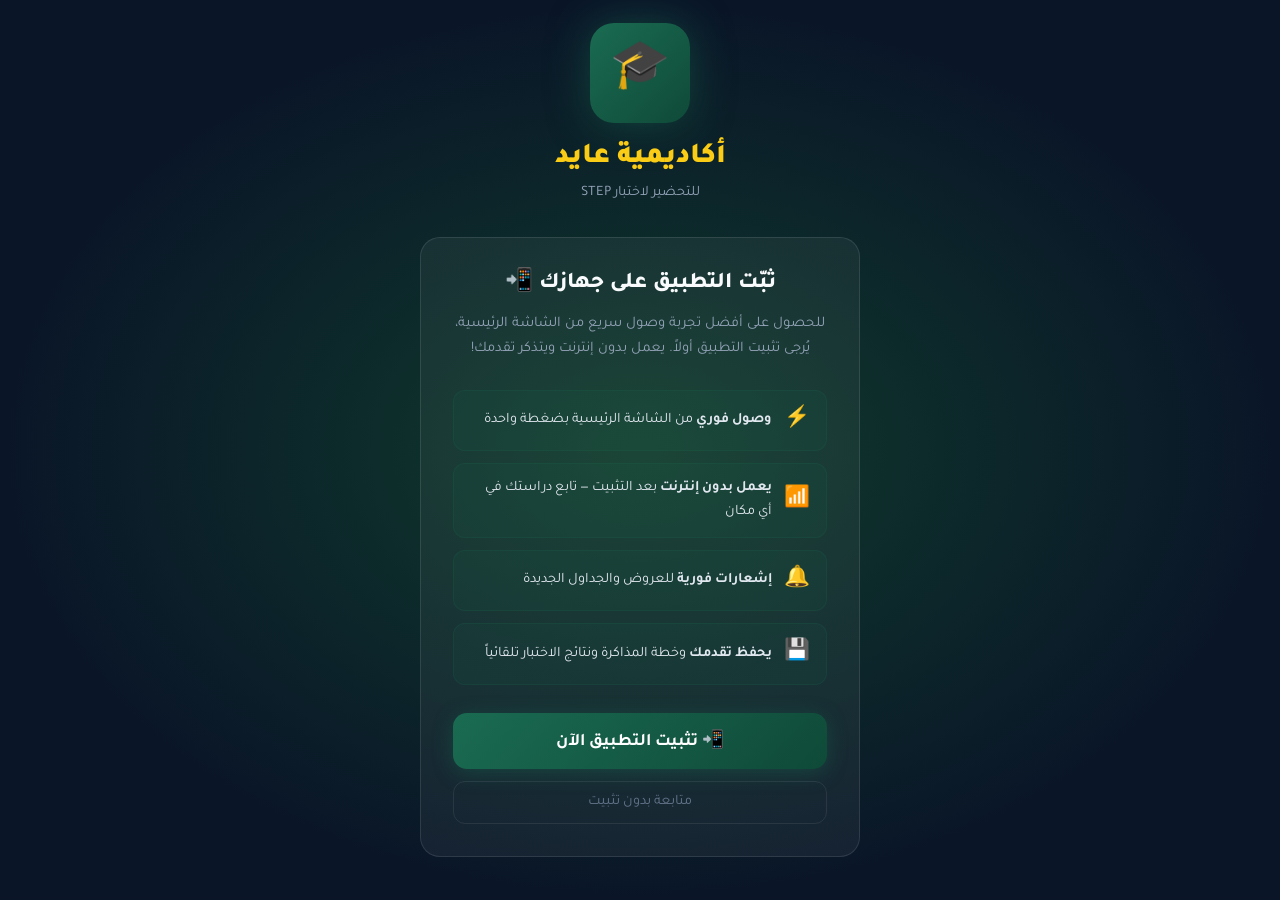
==== commit 3cc74d07: "feat: بناء منصة أكاديمية عايد STEP 2026 المتكاملة ✅ الصفحات المُبنية: - quiz.html: اختبار تحديد المس" ====
--- a/index.html
+++ b/index.html
@@ -1,738 +1,565 @@
 <!DOCTYPE html>
 <html lang="ar" dir="rtl">
 <head>
-  <meta charset="UTF-8">
-  <meta name="viewport" content="width=device-width, initial-scale=1.0">
-  <title>أكاديمية عايد - دورات STEP الاحترافية</title>
-  <link rel="stylesheet" href="styles.css">
-  <link rel="manifest" href="manifest.json">
-  <meta name="theme-color" content="#012b28">
-  <meta name="description" content="أكاديمية عايد - متخصصة في تدريب اختبار STEP. دورات مكثفة، أساسية، ومتقدمة لتحقيق أعلى الدرجات.">
-  <link rel="preconnect" href="https://fonts.googleapis.com">
-  <link href="https://fonts.googleapis.com/css2?family=Tajawal:wght@400;500;700;900&display=swap" rel="stylesheet">
+<meta charset="UTF-8">
+<meta name="viewport" content="width=device-width, initial-scale=1.0">
+<title>أكاديمية عايد - STEP 2026 | المنصة الشاملة</title>
+<meta name="description" content="أكاديمية عايد - المنصة الأولى للتحضير لاختبار STEP 2026 لطلاب الجامعة السعودية الإلكترونية">
+<link rel="stylesheet" href="assets/css/main.css">
+<link href="https://fonts.googleapis.com/css2?family=Tajawal:wght@400;500;700;900&display=swap" rel="stylesheet">
+<link rel="manifest" href="manifest.json">
+<meta name="theme-color" content="#0a1628">
+<style>
+/* Hero */
+.hero-section { min-height: 100vh; display: flex; flex-direction: column; justify-content: center; position: relative; overflow: hidden; padding: 100px 0 60px; }
+.hero-bg { position: absolute; inset: 0; background: radial-gradient(ellipse at 30% 40%, rgba(26,107,82,0.2) 0%, transparent 60%), radial-gradient(ellipse at 80% 20%, rgba(250,204,21,0.08) 0%, transparent 50%); pointer-events: none; }
+.hero-orbs { position: absolute; inset: 0; overflow: hidden; pointer-events: none; }
+.orb { position: absolute; border-radius: 50%; filter: blur(60px); opacity: 0.15; animation: orbFloat 12s ease infinite; }
+.orb1 { width: 400px; height: 400px; background: #1a6b52; top: -100px; right: -100px; }
+.orb2 { width: 300px; height: 300px; background: #facc15; bottom: 50px; left: -80px; animation-delay: 4s; }
+.orb3 { width: 200px; height: 200px; background: #3b82f6; top: 40%; left: 60%; animation-delay: 7s; }
+@keyframes orbFloat { 0%,100%{transform:translate(0,0);} 33%{transform:translate(20px,-30px);} 66%{transform:translate(-20px,20px);} }
+.hero-content { position: relative; z-index: 2; max-width: 800px; margin: 0 auto; text-align: center; }
+.hero-tag { display: inline-flex; align-items: center; gap: 8px; background: rgba(250,204,21,0.1); border: 1px solid rgba(250,204,21,0.3); color: #facc15; padding: 7px 18px; border-radius: 30px; font-size: 0.85rem; font-weight: 700; margin-bottom: 24px; }
+.hero-title { font-size: clamp(2rem, 6vw, 3.5rem); font-weight: 900; line-height: 1.2; margin-bottom: 20px; }
+.hero-title .grad { background: linear-gradient(135deg, #22c55e, #facc15); -webkit-background-clip: text; -webkit-text-fill-color: transparent; background-clip: text; }
+.hero-desc { font-size: 1.1rem; color: #94a3b8; max-width: 600px; margin: 0 auto 36px; line-height: 1.8; }
+.hero-cta { display: flex; gap: 14px; justify-content: center; flex-wrap: wrap; margin-bottom: 48px; }
+.hero-trust { display: flex; justify-content: center; gap: 36px; flex-wrap: wrap; }
+.trust-stat { text-align: center; }
+.trust-stat .num { font-size: 2rem; font-weight: 900; color: #facc15; display: block; }
+.trust-stat .lbl { font-size: 0.8rem; color: #64748b; }
+.trust-divider { width: 1px; height: 44px; background: rgba(255,255,255,0.1); align-self: center; }
+/* University Badge */
+.uni-badge { background: rgba(59,130,246,0.1); border: 1px solid rgba(59,130,246,0.25); color: #93c5fd; padding: 10px 18px; border-radius: 12px; font-size: 0.88rem; display: inline-flex; align-items: center; gap: 8px; margin-bottom: 20px; }
+/* Announcements ticker */
+.ticker-wrap { background: rgba(250,204,21,0.08); border-top: 1px solid rgba(250,204,21,0.15); border-bottom: 1px solid rgba(250,204,21,0.15); padding: 10px 0; overflow: hidden; position: relative; }
+.ticker-track { display: flex; gap: 80px; animation: tickerScroll 30s linear infinite; white-space: nowrap; }
+.ticker-item { display: flex; align-items: center; gap: 8px; color: #fcd34d; font-size: 0.85rem; font-weight: 600; }
+@keyframes tickerScroll { from{transform:translateX(0);} to{transform:translateX(-50%);} }
+/* Stats */
+.stats-sec { padding: 70px 0; background: rgba(0,0,0,0.3); border-top: 1px solid rgba(255,255,255,0.05); }
+.stats-grid { display: grid; grid-template-columns: repeat(auto-fit, minmax(180px, 1fr)); gap: 20px; }
+.stat-card { text-align: center; padding: 28px 16px; background: rgba(255,255,255,0.04); border: 1px solid rgba(255,255,255,0.08); border-radius: 16px; transition: all 0.3s; position: relative; overflow: hidden; }
+.stat-card::after { content:''; position: absolute; bottom: 0; left: 0; right: 0; height: 3px; background: linear-gradient(90deg, #1a6b52, #facc15); transform: scaleX(0); transition: transform 0.3s; }
+.stat-card:hover { transform: translateY(-4px); box-shadow: 0 8px 24px rgba(0,0,0,0.3); border-color: rgba(26,107,82,0.3); }
+.stat-card:hover::after { transform: scaleX(1); }
+.stat-icon { font-size: 2rem; margin-bottom: 10px; }
+.stat-num { font-size: 2.6rem; font-weight: 900; color: #facc15; display: inline; }
+.stat-suf { font-size: 1.4rem; font-weight: 900; color: #22c55e; }
+.stat-lbl { font-size: 0.82rem; color: #64748b; margin-top: 4px; }
+/* University Section */
+.uni-section { padding: 70px 0; }
+.uni-card { background: rgba(59,130,246,0.06); border: 1px solid rgba(59,130,246,0.2); border-radius: 20px; padding: 36px; }
+.uni-grid { display: grid; grid-template-columns: 1fr 1fr; gap: 32px; align-items: center; }
+@media(max-width:768px){ .uni-grid{grid-template-columns:1fr;} }
+.uni-logo-placeholder { width: 120px; height: 120px; background: rgba(59,130,246,0.15); border-radius: 24px; display: flex; align-items: center; justify-content: center; font-size: 3rem; margin-bottom: 16px; }
+/* Why STEP Section */
+.why-step-sec { padding: 70px 0; }
+.info-cards { display: grid; grid-template-columns: repeat(auto-fit, minmax(260px, 1fr)); gap: 20px; }
+.info-card { background: rgba(255,255,255,0.04); border: 1px solid rgba(255,255,255,0.08); border-radius: 16px; padding: 24px; transition: all 0.3s; }
+.info-card:hover { border-color: rgba(26,107,82,0.3); transform: translateY(-3px); }
+.info-card .ic-icon { font-size: 2.2rem; margin-bottom: 12px; }
+.info-card h4 { font-size: 1.05rem; font-weight: 800; color: #facc15; margin-bottom: 8px; }
+.info-card p { font-size: 0.88rem; color: #64748b; line-height: 1.7; }
+/* Quiz Promo */
+.quiz-promo { padding: 70px 0; background: rgba(0,0,0,0.2); }
+.quiz-promo-box { background: linear-gradient(135deg, rgba(26,107,82,0.2), rgba(250,204,21,0.08)); border: 1px solid rgba(26,107,82,0.3); border-radius: 24px; padding: 52px 40px; text-align: center; position: relative; overflow: hidden; }
+.quiz-promo-box::before { content:''; position: absolute; top: -50px; right: -50px; width: 200px; height: 200px; background: rgba(26,107,82,0.15); border-radius: 50%; }
+.quiz-steps { display: flex; justify-content: center; gap: 0; margin: 32px 0; flex-wrap: wrap; }
+.q-step { display: flex; flex-direction: column; align-items: center; gap: 8px; flex: 1; min-width: 100px; }
+.q-step-icon { width: 56px; height: 56px; background: rgba(26,107,82,0.2); border: 2px solid rgba(26,107,82,0.4); border-radius: 50%; display: flex; align-items: center; justify-content: center; font-size: 1.4rem; }
+.q-step-label { font-size: 0.82rem; color: #94a3b8; text-align: center; }
+.q-arrow { color: #374151; font-size: 1.2rem; align-self: center; margin-bottom: 24px; }
+/* Course Section */
+.course-sec { padding: 70px 0; }
+.single-course-card { background: linear-gradient(135deg, rgba(26,107,82,0.15) 0%, rgba(0,0,0,0.3) 100%); border: 1px solid rgba(26,107,82,0.3); border-radius: 24px; padding: 40px; max-width: 900px; margin: 0 auto; position: relative; overflow: hidden; }
+.single-course-card::before { content: '⭐ الأكثر طلباً'; position: absolute; top: 20px; left: 20px; background: #facc15; color: #000; font-size: 0.75rem; font-weight: 900; padding: 4px 12px; border-radius: 20px; }
+.course-header { display: flex; justify-content: space-between; align-items: flex-start; gap: 20px; margin-bottom: 28px; flex-wrap: wrap; }
+.course-title-area h3 { font-size: 1.6rem; font-weight: 900; color: #facc15; margin-bottom: 6px; }
+.course-price-area { text-align: center; }
+.old-p { text-decoration: line-through; color: #64748b; font-size: 0.95rem; }
+.new-p { font-size: 2.5rem; font-weight: 900; color: #22c55e; }
+.new-p small { font-size: 0.9rem; color: #94a3b8; }
+.benefits-grid { display: grid; grid-template-columns: 1fr 1fr; gap: 10px; margin-bottom: 28px; }
+@media(max-width:600px){ .benefits-grid{grid-template-columns:1fr;} }
+.benefit-row { display: flex; align-items: center; gap: 8px; font-size: 0.9rem; color: #e2e8f0; }
+.benefit-row .bi { color: #22c55e; flex-shrink: 0; }
+/* Testimonials */
+.test-sec { padding: 70px 0; }
+.test-grid { display: grid; grid-template-columns: repeat(auto-fit, minmax(280px, 1fr)); gap: 20px; }
+/* FAQ */
+.faq-sec { padding: 70px 0; background: rgba(0,0,0,0.2); }
+.faq-item { border: 1px solid rgba(255,255,255,0.07); border-radius: 14px; margin-bottom: 10px; overflow: hidden; transition: border-color 0.3s; }
+.faq-item.open { border-color: rgba(26,107,82,0.3); }
+.faq-q { display: flex; justify-content: space-between; align-items: center; gap: 12px; padding: 18px 20px; cursor: pointer; background: rgba(255,255,255,0.03); font-weight: 700; transition: background 0.3s; }
+.faq-q:hover { background: rgba(255,255,255,0.05); }
+.faq-arrow { transition: transform 0.3s; color: #1a6b52; font-size: 0.8rem; }
+.faq-item.open .faq-arrow { transform: rotate(180deg); }
+.faq-a { max-height: 0; overflow: hidden; transition: max-height 0.4s ease, padding 0.3s; }
+.faq-a.open { max-height: 300px; padding: 16px 20px; }
+.faq-a p { color: #94a3b8; font-size: 0.92rem; line-height: 1.8; }
+/* Share Section */
+.share-sec { padding: 50px 0; background: rgba(26,107,82,0.06); border-top: 1px solid rgba(26,107,82,0.15); }
+/* Footer */
+footer { background: #060d1a; border-top: 1px solid rgba(255,255,255,0.05); padding: 56px 0 24px; }
+.footer-grid { display: grid; grid-template-columns: 2fr 1fr 1fr 1fr; gap: 40px; margin-bottom: 40px; }
+@media(max-width:900px){ .footer-grid{grid-template-columns:1fr 1fr;} }
+@media(max-width:580px){ .footer-grid{grid-template-columns:1fr;} }
+.f-col h5 { color: #f8fafc; font-weight: 800; margin-bottom: 14px; font-size: 0.95rem; }
+.f-col ul { list-style: none; display: flex; flex-direction: column; gap: 8px; }
+.f-col ul li a { color: #4b5563; font-size: 0.88rem; transition: color 0.3s; }
+.f-col ul li a:hover { color: #22c55e; }
+.f-col p { color: #4b5563; font-size: 0.88rem; line-height: 1.7; }
+.footer-bottom { border-top: 1px solid rgba(255,255,255,0.04); padding-top: 20px; display: flex; justify-content: space-between; align-items: center; flex-wrap: gap; gap: 12px; }
+.footer-bottom p { color: #374151; font-size: 0.82rem; }
+/* Urgency Bar */
+.urgency-bar { background: linear-gradient(135deg, #dc2626, #991b1b); padding: 12px 0; text-align: center; position: sticky; top: 62px; z-index: 150; }
+.urgency-bar p { font-size: 0.85rem; color: #fff; font-weight: 700; }
+/* Popup Signup */
+.signup-popup { position: fixed; bottom: 20px; right: 20px; z-index: 600; background: var(--bg2); border: 1px solid rgba(26,107,82,0.3); border-radius: 16px; padding: 20px; max-width: 280px; box-shadow: 0 8px 30px rgba(0,0,0,0.4); display: none; animation: slideUp 0.4s ease; }
+</style>
 </head>
 <body>
 
-  <!-- Header -->
-  <header class="header" id="mainHeader">
-    <div class="container flex-between">
-      <div class="logo">
-        <span class="logo-icon">🎓</span>
-        <span class="logo-text">أكاديمية عايد</span>
-      </div>
-      <nav>
-        <button class="menu-toggle" aria-label="القائمة">
-          <span class="hamburger-line"></span>
-          <span class="hamburger-line"></span>
-          <span class="hamburger-line"></span>
+<!-- Header -->
+<header class="site-header" id="mainHeader">
+  <div class="container">
+    <div class="header-inner">
+      <div class="header-logo" onclick="location.href='index.html'">
+        <div style="width:42px;height:42px;background:linear-gradient(135deg,#1a6b52,#0f4a38);border-radius:10px;display:flex;align-items:center;justify-content:center;font-size:1.4rem">🎓</div>
+        <div class="logo-text-wrap">
+          <div class="logo-name">أكاديمية عايد</div>
+          <div class="logo-sub">STEP 2026</div>
+        </div>
+      </div>
+      <nav class="header-nav">
+        <a href="#quiz">اختبار المستوى</a>
+        <a href="#course">الدورة</a>
+        <a href="#faq">الأسئلة الشائعة</a>
+        <a href="register.html" class="btn btn-accent btn-sm">سجّل الآن</a>
+      </nav>
+      <div class="header-actions">
+        <div class="header-user" id="headerUserBtn" onclick="location.href='login.html'">
+          <div class="user-avatar" id="headerAvatar">م</div>
+          <span class="user-name" id="headerUserName">حسابي</span>
+        </div>
+        <button class="menu-toggle" id="menuToggle">
+          <div class="hamburger"><span></span><span></span><span></span></div>
         </button>
-        <ul class="nav-list" id="navList">
-          <li><a href="#courses" class="nav-link">الدورات</a></li>
-          <li><a href="#stats" class="nav-link">إنجازاتنا</a></li>
-          <li><a href="#trainer" class="nav-link">المدرب</a></li>
-          <li><a href="#testimonials" class="nav-link">آراء الطلاب</a></li>
-          <li><a href="#faq" class="nav-link">أسئلة شائعة</a></li>
-          <li><a href="#contact" class="nav-link">تواصل معنا</a></li>
-          <li><a href="#courses" class="btn primary nav-cta">سجّل الآن</a></li>
+      </div>
+    </div>
+  </div>
+</header>
+
+<!-- Mobile Menu -->
+<div class="mobile-menu" id="mobileMenu">
+  <div class="mobile-menu-panel">
+    <div class="mobile-menu-header">
+      <div style="font-weight:800;color:#facc15">القائمة</div>
+      <button style="background:none;border:none;color:#94a3b8;font-size:1.4rem;cursor:pointer" id="mobileMenuClose">✕</button>
+    </div>
+    <a class="mobile-nav-link" href="index.html">🏠 الرئيسية</a>
+    <a class="mobile-nav-link" href="#quiz">📝 اختبار المستوى</a>
+    <a class="mobile-nav-link" href="#course">📚 الدورة المكثفة</a>
+    <a class="mobile-nav-link" href="register.html">💳 التسجيل والدفع</a>
+    <a class="mobile-nav-link" href="#faq">❓ الأسئلة الشائعة</a>
+    <a class="mobile-nav-link" href="https://t.me/stepp2024" target="_blank">✈️ تيليجرام</a>
+    <div style="margin-top:16px">
+      <button class="btn btn-accent btn-full" onclick="location.href='register.html'">سجّل في الدورة ←</button>
+    </div>
+    <div style="margin-top:10px">
+      <button class="btn btn-ghost btn-full" onclick="auth.logout()">تسجيل الخروج</button>
+    </div>
+  </div>
+</div>
+
+<!-- Urgency Bar -->
+<div class="urgency-bar" id="urgencyBar">
+  <p>🔥 عرض محدود! المقاعد تُنفد. <span id="urgencyCountdown" style="color:#fcd34d">جاري التحميل...</span> — <a href="register.html" style="color:#fff;text-decoration:underline;font-weight:900">سجّل الآن</a></p>
+</div>
+
+<!-- Ticker -->
+<div class="ticker-wrap">
+  <div class="ticker-track" id="tickerTrack">
+    <span class="ticker-item">📢 دورة STEP المكثفة 2026 متاحة الآن</span>
+    <span class="ticker-item">✅ 500+ طالب اجتاز STEP مع أكاديمية عايد</span>
+    <span class="ticker-item">🎯 اختبار تحديد المستوى مجاني 100%</span>
+    <span class="ticker-item">📅 المقاعد محدودة — احجز مكانك</span>
+    <span class="ticker-item">🏛️ مخصص لطلاب الجامعة السعودية الإلكترونية</span>
+    <span class="ticker-item">📢 دورة STEP المكثفة 2026 متاحة الآن</span>
+    <span class="ticker-item">✅ 500+ طالب اجتاز STEP مع أكاديمية عايد</span>
+    <span class="ticker-item">🎯 اختبار تحديد المستوى مجاني 100%</span>
+    <span class="ticker-item">📅 المقاعد محدودة — احجز مكانك</span>
+    <span class="ticker-item">🏛️ مخصص لطلاب الجامعة السعودية الإلكترونية</span>
+  </div>
+</div>
+
+<!-- Hero -->
+<section class="hero-section">
+  <div class="hero-bg"></div>
+  <div class="hero-orbs"><div class="orb orb1"></div><div class="orb orb2"></div><div class="orb orb3"></div></div>
+  <div class="container">
+    <div class="hero-content animate-fade-up">
+      <div class="uni-badge">🏛️ مخصص لطلاب الجامعة السعودية الإلكترونية</div>
+      <div class="hero-tag">🏆 المنصة الأولى للتحضير لـ STEP في السعودية</div>
+      <h1 class="hero-title">
+        اجتز اختبار <span class="grad">STEP 2026</span><br>بثقة واحترافية
+      </h1>
+      <p class="hero-desc">ابدأ باختبار تحديد المستوى المجاني، احصل على خطة مذاكرة مخصصة لك، وانضم لأكثر من 500 طالب حققوا أهدافهم مع أكاديمية عايد.</p>
+      <div class="hero-cta">
+        <a href="quiz.html" class="btn btn-primary btn-lg">🎯 ابدأ اختبار المستوى مجاناً</a>
+        <a href="#course" class="btn btn-ghost btn-lg">📚 استعرض الدورة</a>
+      </div>
+      <div class="hero-trust">
+        <div class="trust-stat"><span class="num" data-count="500">0</span><span>+</span><div class="lbl">طالب مسجّل</div></div>
+        <div class="trust-divider"></div>
+        <div class="trust-stat"><span class="num" data-count="92">0</span><span>%</span><div class="lbl">نسبة النجاح</div></div>
+        <div class="trust-divider"></div>
+        <div class="trust-stat"><span class="num" data-count="30">0</span><span>+</span><div class="lbl">نموذج حديث</div></div>
+        <div class="trust-divider"></div>
+        <div class="trust-stat"><span class="num" data-count="3">0</span><span>+</span><div class="lbl">سنوات خبرة</div></div>
+      </div>
+    </div>
+  </div>
+</section>
+
+<!-- Stats -->
+<section class="stats-sec">
+  <div class="container">
+    <div class="stats-grid">
+      <div class="stat-card" data-aos><div class="stat-icon">🎓</div><div><span class="stat-num" data-target="500">0</span><span class="stat-suf">+</span></div><div class="stat-lbl">طالب استفاد من الدورة</div></div>
+      <div class="stat-card" data-aos><div class="stat-icon">⭐</div><div><span class="stat-num" data-target="92">0</span><span class="stat-suf">%</span></div><div class="stat-lbl">نسبة رضا الطلاب</div></div>
+      <div class="stat-card" data-aos><div class="stat-icon">📚</div><div><span class="stat-num" data-target="30">0</span><span class="stat-suf">+</span></div><div class="stat-lbl">نموذج STEP محلول</div></div>
+      <div class="stat-card" data-aos><div class="stat-icon">🏅</div><div><span class="stat-num" data-target="85">0</span><span class="stat-suf">%</span></div><div class="stat-lbl">تجاوزوا الدرجة المستهدفة</div></div>
+      <div class="stat-card" data-aos><div class="stat-icon">🏫</div><div><span class="stat-num" data-target="8">0</span><span class="stat-suf">+</span></div><div class="stat-lbl">خطط مذاكرة متاحة</div></div>
+      <div class="stat-card" data-aos><div class="stat-icon">⏱️</div><div><span class="stat-num" data-target="3">0</span><span class="stat-suf">+</span></div><div class="stat-lbl">سنوات خبرة</div></div>
+    </div>
+  </div>
+</section>
+
+<!-- University Section -->
+<section class="uni-section">
+  <div class="container">
+    <div class="uni-card" data-aos>
+      <div class="uni-grid">
+        <div>
+          <div class="uni-logo-placeholder">🏛️</div>
+          <h2 style="font-size:1.6rem;color:#facc15;margin-bottom:12px">الجامعة السعودية الإلكترونية</h2>
+          <p style="color:#94a3b8;font-size:0.92rem;line-height:1.8;margin-bottom:16px">يُعدّ اختبار STEP من متطلبات القبول في بعض برامج الجامعة السعودية الإلكترونية. تأهّل للقبول وحقق الدرجة المطلوبة مع أكاديمية عايد.</p>
+          <div style="display:flex;gap:8px;flex-wrap:wrap">
+            <span class="badge badge-info">إدارة الأعمال</span>
+            <span class="badge badge-info">تقنية المعلومات</span>
+            <span class="badge badge-info">علوم الحاسب</span>
+            <span class="badge badge-info">الإعلام والاتصال</span>
+          </div>
+        </div>
+        <div>
+          <h4 style="color:#93c5fd;margin-bottom:16px;font-size:1rem">لماذا STEP مهم لك؟</h4>
+          <div style="display:flex;flex-direction:column;gap:10px">
+            <div class="benefit-row"><span class="bi">✅</span><span>متطلب قبول في بعض برامج الجامعة</span></div>
+            <div class="benefit-row"><span class="bi">✅</span><span>تُحدد مسارك الأكاديمي من اليوم الأول</span></div>
+            <div class="benefit-row"><span class="bi">✅</span><span>درجاتك تفتح أبواب الفرص الوظيفية</span></div>
+            <div class="benefit-row"><span class="bi">✅</span><span>بديل مُعتمد للبرنامج المكثف في اللغة</span></div>
+          </div>
+          <a href="quiz.html" class="btn btn-primary" style="margin-top:20px;text-decoration:none">اعرف مستواك الآن →</a>
+        </div>
+      </div>
+    </div>
+  </div>
+</section>
+
+<!-- Why STEP & What we offer -->
+<section class="why-step-sec" id="about">
+  <div class="container">
+    <div class="section-header" data-aos>
+      <div class="section-badge">ما نقدمه</div>
+      <h2>كل ما تحتاجه في مكان واحد</h2>
+      <p class="section-subtitle">منصة متكاملة تأخذك من تحديد مستواك إلى اجتياز الاختبار بثقة</p>
+    </div>
+    <div class="info-cards">
+      <div class="info-card" data-aos><div class="ic-icon">🎯</div><h4>اختبار تحديد المستوى</h4><p>اختبر نفسك في جميع أقسام STEP واعرف مستواك الحقيقي مع شرح مفصل لكل إجابة.</p></div>
+      <div class="info-card" data-aos><div class="ic-icon">📅</div><h4>خطة مذاكرة مخصصة</h4><p>احصل على خطة دراسية تتناسب مع مستواك وتاريخ اختبارك، من يوم واحد حتى 3 أشهر.</p></div>
+      <div class="info-card" data-aos><div class="ic-icon">📝</div><h4>بنك أسئلة شامل</h4><p>أكثر من 200 سؤال في Grammar و Reading و Listening و Vocabulary مع حلول مفصّلة.</p></div>
+      <div class="info-card" data-aos><div class="ic-icon">🎓</div><h4>الدورة المكثفة</h4><p>محتوى شامل يغطي جميع أقسام STEP مع محاضرات مسجلة وملخصات ونماذج محلولة.</p></div>
+      <div class="info-card" data-aos><div class="ic-icon">💬</div><h4>دعم مباشر</h4><p>مجموعة دعم نشطة على تيليجرام وردود سريعة من المدرب على استفساراتك.</p></div>
+      <div class="info-card" data-aos><div class="ic-icon">📱</div><h4>تطبيق يعمل أوفلاين</h4><p>احفظ خطتك ونتائجك واستمر في المذاكرة حتى بدون إنترنت عبر تطبيق PWA.</p></div>
+    </div>
+  </div>
+</section>
+
+<!-- Quiz Promo -->
+<section class="quiz-promo" id="quiz">
+  <div class="container">
+    <div class="quiz-promo-box" data-aos>
+      <div class="section-badge" style="position:relative;z-index:1">مجاني 100%</div>
+      <h2 style="font-size:clamp(1.6rem,4vw,2.4rem);color:#facc15;margin:12px 0;position:relative;z-index:1">اختبر مستواك الآن في STEP!</h2>
+      <p style="color:#94a3b8;font-size:1rem;max-width:550px;margin:0 auto 32px;position:relative;z-index:1">حل 24 سؤالاً في جميع أقسام STEP واحصل فوراً على تقييمك ومستواك وخطة مذاكرة مخصصة تُرسل لك على تيليجرام.</p>
+      <div class="quiz-steps">
+        <div class="q-step"><div class="q-step-icon">📝</div><div class="q-step-label">حل الأسئلة</div></div>
+        <div class="q-arrow">←</div>
+        <div class="q-step"><div class="q-step-icon">📊</div><div class="q-step-label">اعرف مستواك</div></div>
+        <div class="q-arrow">←</div>
+        <div class="q-step"><div class="q-step-icon">📅</div><div class="q-step-label">خطة مخصصة</div></div>
+        <div class="q-arrow">←</div>
+        <div class="q-step"><div class="q-step-icon">🚀</div><div class="q-step-label">سجّل في الدورة</div></div>
+      </div>
+      <a href="quiz.html" class="btn btn-accent btn-lg" style="position:relative;z-index:1;text-decoration:none">ابدأ الاختبار مجاناً ←</a>
+    </div>
+  </div>
+</section>
+
+<!-- Course Section -->
+<section class="course-sec" id="course">
+  <div class="container">
+    <div class="section-header" data-aos>
+      <div class="section-badge">الدورة الشاملة</div>
+      <h2>الدورة المكثفة 2026</h2>
+      <p class="section-subtitle">دورة واحدة تغطي كل ما تحتاجه لاجتياز STEP بأعلى الدرجات</p>
+    </div>
+    <!-- Countdown + Seats -->
+    <div style="max-width:900px;margin:0 auto 32px;display:grid;grid-template-columns:1fr 1fr;gap:16px">
+      <div id="countdownEl"></div>
+      <div id="seatsEl"></div>
+    </div>
+    <div class="single-course-card" data-aos>
+      <div class="course-header">
+        <div class="course-title-area">
+          <h3>دورة STEP المكثفة 2026</h3>
+          <p style="color:#94a3b8;font-size:0.92rem">مع المدرب: عايد السطوحي | خطة 4 أسابيع</p>
+          <div style="display:flex;gap:8px;margin-top:10px;flex-wrap:wrap">
+            <span class="badge badge-success">Grammar</span>
+            <span class="badge badge-info">Reading</span>
+            <span class="badge badge-accent">Listening</span>
+            <span class="badge badge-primary">Vocabulary</span>
+          </div>
+        </div>
+        <div class="course-price-area">
+          <div class="old-p">كان 299 ريال</div>
+          <div class="new-p">199 <small>ريال</small></div>
+          <div style="background:rgba(250,204,21,0.15);border:1px solid rgba(250,204,21,0.3);border-radius:8px;padding:4px 10px;font-size:0.78rem;color:#facc15;margin-top:4px">وفّر 100 ريال 🎉</div>
+        </div>
+      </div>
+      <div class="benefits-grid">
+        <div class="benefit-row"><span class="bi">✅</span><span>محاضرات مسجلة لجميع أقسام STEP</span></div>
+        <div class="benefit-row"><span class="bi">✅</span><span>ملخصات PDF حصرية</span></div>
+        <div class="benefit-row"><span class="bi">✅</span><span>30+ نموذج محلول وغير محلول</span></div>
+        <div class="benefit-row"><span class="bi">✅</span><span>استراتيجيات احترافية للحل</span></div>
+        <div class="benefit-row"><span class="bi">✅</span><span>دعم مباشر عبر تيليجرام</span></div>
+        <div class="benefit-row"><span class="bi">✅</span><span>خطة مذاكرة مخصصة</span></div>
+        <div class="benefit-row"><span class="bi">✅</span><span>تجميعات وأسئلة حديثة 2026</span></div>
+        <div class="benefit-row"><span class="bi">✅</span><span>خرائط مفاهيم + ملخصات سريعة</span></div>
+      </div>
+      <div style="display:flex;gap:12px;flex-wrap:wrap">
+        <a href="course.html" class="btn btn-ghost" style="text-decoration:none">📋 استعرض الفهرس الكامل</a>
+        <a href="register.html" class="btn btn-primary btn-lg" style="flex:1;text-decoration:none;text-align:center">سجّل في الدورة الآن ←</a>
+      </div>
+    </div>
+  </div>
+</section>
+
+<!-- Testimonials -->
+<section class="test-sec" id="reviews">
+  <div class="container">
+    <div class="section-header" data-aos>
+      <div class="section-badge">آراء الطلاب</div>
+      <h2>ماذا يقول طلابنا؟</h2>
+    </div>
+    <div class="test-grid">
+      <div class="testimonial-card" data-aos>
+        <div style="color:#facc15;margin-bottom:10px;font-size:0.9rem">⭐⭐⭐⭐⭐</div>
+        <p style="color:#94a3b8;font-size:0.92rem;line-height:1.8;font-style:italic;margin-bottom:16px">"اختبار المستوى حدّد نقاط ضعفي بالضبط! والخطة اللي طلعت لي ساعدتني أنظم وقتي. اجتزت STEP بـ 82 بعد 3 أسابيع فقط."</p>
+        <div style="display:flex;align-items:center;gap:10px;border-top:1px solid rgba(255,255,255,0.06);padding-top:12px">
+          <div style="width:38px;height:38px;background:linear-gradient(135deg,#1a6b52,#0f4a38);border-radius:50%;display:flex;align-items:center;justify-content:center;font-weight:700;font-size:0.82rem">م.ع</div>
+          <div><div style="font-weight:700;font-size:0.9rem">محمد ع.</div><div style="font-size:0.78rem;color:#4b5563">طالب - جامعة الإلكترونية</div></div>
+        </div>
+      </div>
+      <div class="testimonial-card" data-aos>
+        <div style="color:#facc15;margin-bottom:10px;font-size:0.9rem">⭐⭐⭐⭐⭐</div>
+        <p style="color:#94a3b8;font-size:0.92rem;line-height:1.8;font-style:italic;margin-bottom:16px">"كنت A1 وبعد شهرين مع أكاديمية عايد وصلت B2! الفهرس منظّم والمواد شاملة. شكراً عايد على هذا الجهد الرائع."</p>
+        <div style="display:flex;align-items:center;gap:10px;border-top:1px solid rgba(255,255,255,0.06);padding-top:12px">
+          <div style="width:38px;height:38px;background:linear-gradient(135deg,#6366f1,#4f46e5);border-radius:50%;display:flex;align-items:center;justify-content:center;font-weight:700;font-size:0.82rem">س.م</div>
+          <div><div style="font-weight:700;font-size:0.9rem">سارة م.</div><div style="font-size:0.78rem;color:#4b5563">طالبة دراسات عليا</div></div>
+        </div>
+      </div>
+      <div class="testimonial-card" data-aos>
+        <div style="color:#facc15;margin-bottom:10px;font-size:0.9rem">⭐⭐⭐⭐⭐</div>
+        <p style="color:#94a3b8;font-size:0.92rem;line-height:1.8;font-style:italic;margin-bottom:16px">"أفضل استثمار! النماذج المحلولة مع الشرح فهّمتني أكثر من أي كتاب. حصلت 78 وما كنت أتوقع هالرقم بصراحة."</p>
+        <div style="display:flex;align-items:center;gap:10px;border-top:1px solid rgba(255,255,255,0.06);padding-top:12px">
+          <div style="width:38px;height:38px;background:linear-gradient(135deg,#f59e0b,#d97706);border-radius:50%;display:flex;align-items:center;justify-content:center;font-weight:700;font-size:0.82rem">ع.خ</div>
+          <div><div style="font-weight:700;font-size:0.9rem">عبدالله خ.</div><div style="font-size:0.78rem;color:#4b5563">موظف حكومي</div></div>
+        </div>
+      </div>
+    </div>
+  </div>
+</section>
+
+<!-- FAQ -->
+<section class="faq-sec" id="faq">
+  <div class="container container-md">
+    <div class="section-header" data-aos>
+      <div class="section-badge">الأسئلة الشائعة</div>
+      <h2>الأسئلة الأكثر شيوعاً</h2>
+    </div>
+    <div id="faqList"></div>
+  </div>
+</section>
+
+<!-- Share Section -->
+<section class="share-sec">
+  <div class="container" style="text-align:center">
+    <h3 style="color:#facc15;margin-bottom:8px">شارك مع أصدقائك 📤</h3>
+    <p style="color:#64748b;font-size:0.9rem;margin-bottom:20px">ساعد زملاءك في اجتياز STEP</p>
+    <div style="display:flex;gap:10px;justify-content:center;flex-wrap:wrap">
+      <button class="share-btn share-twitter" onclick="share.twitter()">🐦 تويتر</button>
+      <button class="share-btn share-whatsapp" onclick="share.whatsapp()">💬 واتساب</button>
+      <button class="share-btn share-telegram" onclick="share.telegram()">✈️ تيليجرام</button>
+      <button class="share-btn share-copy" onclick="share.copy()">🔗 نسخ الرابط</button>
+    </div>
+  </div>
+</section>
+
+<!-- Footer -->
+<footer>
+  <div class="container">
+    <div class="footer-grid">
+      <div class="f-col">
+        <div style="display:flex;align-items:center;gap:10px;margin-bottom:14px">
+          <div style="width:40px;height:40px;background:linear-gradient(135deg,#1a6b52,#0f4a38);border-radius:10px;display:flex;align-items:center;justify-content:center;font-size:1.3rem">🎓</div>
+          <div><div style="font-weight:900;color:#facc15">أكاديمية عايد</div><div style="font-size:0.75rem;color:#4b5563">STEP 2026</div></div>
+        </div>
+        <p>متخصصون في التحضير لاختبار STEP لطلاب الجامعة السعودية الإلكترونية وجميع الراغبين في الاجتياز.</p>
+        <div style="display:flex;gap:10px;margin-top:14px">
+          <a href="https://t.me/stepp2024" target="_blank" class="btn btn-ghost btn-sm">✈️ تيليجرام</a>
+          <a href="https://twitter.com/Ayed_Academy" target="_blank" class="btn btn-ghost btn-sm">🐦 تويتر</a>
+        </div>
+      </div>
+      <div class="f-col">
+        <h5>روابط سريعة</h5>
+        <ul>
+          <li><a href="index.html">🏠 الرئيسية</a></li>
+          <li><a href="quiz.html">📝 اختبار المستوى</a></li>
+          <li><a href="course.html">📚 الدورة</a></li>
+          <li><a href="register.html">💳 التسجيل</a></li>
         </ul>
-      </nav>
-    </div>
-  </header>
-
-  <!-- Hero Section -->
-  <section id="hero" class="hero">
-    <div class="hero-bg-shapes">
-      <div class="shape shape-1"></div>
-      <div class="shape shape-2"></div>
-      <div class="shape shape-3"></div>
-    </div>
-    <div class="container hero-content">
-      <div class="hero-badge">🏆 الأكاديمية الرائدة في تدريب STEP</div>
-      <h1>ارتقِ بمهاراتك في <span class="highlight-text">اختبار STEP</span><br>واحصل على درجاتك المستهدفة</h1>
-      <p class="hero-subtitle">برامج تدريبية متخصصة مبنية على خبرة سنوات. مع أكاديمية عايد، ستتقدم بثقة نحو أهدافك الأكاديمية والمهنية.</p>
-      <div class="hero-actions">
-        <a href="#courses" class="btn primary hero-btn">استعرض الدورات</a>
-        <a href="#trainer" class="btn outline hero-btn">تعرّف على المدرب</a>
-      </div>
-      <div class="hero-trust">
-        <div class="trust-item">
-          <span class="trust-number">+500</span>
-          <span class="trust-label">طالب متخرج</span>
-        </div>
-        <div class="trust-divider"></div>
-        <div class="trust-item">
-          <span class="trust-number">%92</span>
-          <span class="trust-label">نسبة النجاح</span>
-        </div>
-        <div class="trust-divider"></div>
-        <div class="trust-item">
-          <span class="trust-number">3+</span>
-          <span class="trust-label">سنوات خبرة</span>
-        </div>
-      </div>
-    </div>
-    <div class="hero-scroll-hint">
-      <span>اكتشف المزيد</span>
-      <div class="scroll-arrow">↓</div>
-    </div>
-  </section>
-
-  <!-- Stats Section -->
-  <section id="stats" class="stats-section">
-    <div class="container">
-      <div class="stats-grid">
-        <div class="stat-card" data-aos>
-          <div class="stat-icon">🎓</div>
-          <div class="stat-number" data-target="500">0</div>
-          <div class="stat-plus">+</div>
-          <div class="stat-label">طالب مسجّل</div>
-        </div>
-        <div class="stat-card" data-aos>
-          <div class="stat-icon">⭐</div>
-          <div class="stat-number" data-target="92">0</div>
-          <div class="stat-plus">%</div>
-          <div class="stat-label">نسبة رضا الطلاب</div>
-        </div>
-        <div class="stat-card" data-aos>
-          <div class="stat-icon">📚</div>
-          <div class="stat-number" data-target="3">0</div>
-          <div class="stat-plus">+</div>
-          <div class="stat-label">دورات متخصصة</div>
-        </div>
-        <div class="stat-card" data-aos>
-          <div class="stat-icon">🏅</div>
-          <div class="stat-number" data-target="85">0</div>
-          <div class="stat-plus">%</div>
-          <div class="stat-label">نسبة تجاوز الدرجة المطلوبة</div>
-        </div>
-      </div>
-    </div>
-  </section>
-
-  <!-- Courses Section -->
-  <section id="courses" class="courses-section">
-    <div class="container">
-      <div class="section-header" data-aos>
-        <div class="section-badge">دوراتنا</div>
-        <h2>الدورات المتاحة</h2>
-        <p class="section-subtitle">اختر الدورة التي تناسب مستواك وهدفك، وابدأ رحلتك نحو النجاح في اختبار STEP</p>
-      </div>
-      <div class="course-grid">
-
-        <!-- Course 1: Foundation -->
-        <div class="course-card" data-course-id="course2" data-aos>
-          <div class="course-badge">مناسب للمبتدئين</div>
-          <div class="course-icon">📖</div>
-          <h3>دورة STEP الأساسيات</h3>
-          <p class="course-desc">أساسيات اختبار STEP في أسبوعين، مناسبة للمبتدئين والمتوسطين الراغبين في بناء قاعدة متينة.</p>
-          <ul class="course-features">
-            <li><span class="feature-icon">✅</span> منهج مبسّط يغطي جميع الأقسام</li>
-            <li><span class="feature-icon">✅</span> ملخصات PDF حصرية</li>
-            <li><span class="feature-icon">✅</span> نماذج محلولة تفصيلياً</li>
-            <li><span class="feature-icon">✅</span> دعم عبر مجموعة تيليجرام</li>
-          </ul>
-          <div class="course-duration">
-            <span class="duration-icon">🗓️</span>
-            <span>خطة دراسة لمدة أسبوعين</span>
-          </div>
-          <div class="price-box">
-            <div class="price-row">
-              <span class="old-price">199 ريال</span>
-              <span class="discount-badge">خصم 25%</span>
-            </div>
-            <div class="new-price">149 ريال</div>
-          </div>
-          <button class="btn primary register-btn full-width" data-course-id="course2">
-            سجّل الآن ←
-          </button>
-        </div>
-
-        <!-- Course 2: Intensive (Featured) -->
-        <div class="course-card featured" data-course-id="course1" data-aos>
-          <div class="featured-ribbon">الأكثر طلباً</div>
-          <div class="course-badge">للجميع</div>
-          <div class="course-icon">🚀</div>
-          <h3>دورة STEP المكثفة</h3>
-          <p class="course-desc">برنامج مكثف يغطّي أهم مهارات القراءة، الاستماع، القواعد والمفردات بأسلوب تفاعلي ومميز.</p>
-          <ul class="course-features">
-            <li><span class="feature-icon">✅</span> خطة دراسة لمدة 4 أسابيع</li>
-            <li><span class="feature-icon">✅</span> تجميعات وأسئلة حديثة حصرية</li>
-            <li><span class="feature-icon">✅</span> دعم مباشر عبر تيليجرام</li>
-            <li><span class="feature-icon">✅</span> اختبارات تجريبية محاكية</li>
-            <li><span class="feature-icon">✅</span> مراجعات أسبوعية مكثفة</li>
-          </ul>
-          <div class="course-duration">
-            <span class="duration-icon">🗓️</span>
-            <span>خطة دراسة لمدة 4 أسابيع</span>
-          </div>
-          <div class="price-box">
-            <div class="price-row">
-              <span class="old-price">299 ريال</span>
-              <span class="discount-badge">خصم 33%</span>
-            </div>
-            <div class="new-price">199 ريال</div>
-          </div>
-          <button class="btn primary register-btn full-width" data-course-id="course1">
-            سجّل الآن ←
-          </button>
-        </div>
-
-        <!-- Course 3: Advanced -->
-        <div class="course-card" data-course-id="course3" data-aos>
-          <div class="course-badge">للمتقدمين</div>
-          <div class="course-icon">🏆</div>
-          <h3>دورة STEP المتقدمة</h3>
-          <p class="course-desc">تركيز على التقنيات المتقدمة والاستراتيجيات الاحترافية لاجتياز أعلى الدرجات بثقة واحترافية.</p>
-          <ul class="course-features">
-            <li><span class="feature-icon">✅</span> استراتيجيات احترافية للحل</li>
-            <li><span class="feature-icon">✅</span> اختبارات محاكية للبيئة الحقيقية</li>
-            <li><span class="feature-icon">✅</span> جلسات توجيه فردية مع المدرب</li>
-            <li><span class="feature-icon">✅</span> تحليل شخصي لنقاط الضعف</li>
-            <li><span class="feature-icon">✅</span> ضمان الوصول للدرجة المستهدفة</li>
-          </ul>
-          <div class="course-duration">
-            <span class="duration-icon">🗓️</span>
-            <span>خطة دراسة لمدة 6 أسابيع</span>
-          </div>
-          <div class="price-box">
-            <div class="price-row">
-              <span class="old-price">349 ريال</span>
-              <span class="discount-badge">خصم 28%</span>
-            </div>
-            <div class="new-price">249 ريال</div>
-          </div>
-          <button class="btn primary register-btn full-width" data-course-id="course3">
-            سجّل الآن ←
-          </button>
-        </div>
-
-      </div>
-    </div>
-  </section>
-
-  <!-- Why Us Section -->
-  <section id="why-us" class="why-us-section">
-    <div class="container">
-      <div class="section-header" data-aos>
-        <div class="section-badge">لماذا نحن؟</div>
-        <h2>ما يميّز أكاديمية عايد</h2>
-        <p class="section-subtitle">نقدم تجربة تعليمية متكاملة مصممة خصيصاً لمساعدتك على النجاح</p>
-      </div>
-      <div class="features-grid">
-        <div class="feature-item" data-aos>
-          <div class="feature-icon-box">🎯</div>
-          <h4>محتوى مُوجَّه</h4>
-          <p>كل درس ومادة مصممة لتغطية ما يخرج فعلاً في الاختبار، لا وقت مُهدر.</p>
-        </div>
-        <div class="feature-item" data-aos>
-          <div class="feature-icon-box">💬</div>
-          <h4>دعم مستمر</h4>
-          <p>لست وحدك في رحلتك. مجموعة دعم نشطة وإجابات سريعة على استفساراتك.</p>
-        </div>
-        <div class="feature-item" data-aos>
-          <div class="feature-icon-box">📊</div>
-          <h4>تحديث دائم</h4>
-          <p>المحتوى يُحدَّث باستمرار ليواكب أحدث تغييرات الاختبار وأنماطه.</p>
-        </div>
-        <div class="feature-item" data-aos>
-          <div class="feature-icon-box">⚡</div>
-          <h4>نتائج سريعة</h4>
-          <p>طلابنا يلاحظون تحسناً ملموساً خلال أسبوعين فقط من بدء الدراسة.</p>
-        </div>
-        <div class="feature-item" data-aos>
-          <div class="feature-icon-box">📱</div>
-          <h4>تعلّم من أي مكان</h4>
-          <p>المواد متاحة على جميع الأجهزة. تعلّم في أي وقت ومن أي مكان يناسبك.</p>
-        </div>
-        <div class="feature-item" data-aos>
-          <div class="feature-icon-box">💰</div>
-          <h4>أسعار مناسبة</h4>
-          <p>لا تنازل عن الجودة في مقابل السعر. نقدم أفضل قيمة بأفضل سعر.</p>
-        </div>
-      </div>
-    </div>
-  </section>
-
-  <!-- Trainer Section -->
-  <section id="trainer" class="trainer-section">
-    <div class="container">
-      <div class="trainer-wrapper" data-aos>
-        <div class="trainer-image-area">
-          <div class="trainer-avatar">
-            <div class="avatar-placeholder">عايد</div>
-          </div>
-          <div class="trainer-badges">
-            <div class="trainer-badge-item">🏅 خبير STEP معتمد</div>
-            <div class="trainer-badge-item">📚 مدرّس محترف</div>
-          </div>
-        </div>
-        <div class="trainer-info">
-          <div class="section-badge">المدرب</div>
-          <h2>تعرّف على المدرب</h2>
-          <h3 class="trainer-name">المدرب عايد</h3>
-          <p class="trainer-bio">
-            متخصص في تدريب اختبار STEP بخبرة تمتد لأكثر من <strong>3 سنوات</strong> في المجال. 
-            ساعد أكثر من <strong>500 طالب وطالبة</strong> على تحقيق درجاتهم المستهدفة 
-            في الاختبار والحصول على قبولهم الجامعي والتوظيفي.
-          </p>
-          <p class="trainer-bio">
-            يؤمن المدرب عايد بأن النجاح في STEP ليس حكراً على أحد، بل هو نتيجة 
-            للتحضير الصحيح والمنهجية السليمة التي يوفرها من خلال دوراته المتخصصة.
-          </p>
-          <div class="trainer-stats">
-            <div class="t-stat">
-              <span class="t-num">500+</span>
-              <span class="t-lbl">طالب</span>
-            </div>
-            <div class="t-stat">
-              <span class="t-num">3+</span>
-              <span class="t-lbl">سنوات</span>
-            </div>
-            <div class="t-stat">
-              <span class="t-num">92%</span>
-              <span class="t-lbl">رضا الطلاب</span>
-            </div>
-          </div>
-          <a href="https://t.me/stepp2024" target="_blank" class="btn primary trainer-contact-btn">
-            تواصل مع المدرب عبر تيليجرام
-          </a>
-        </div>
-      </div>
-    </div>
-  </section>
-
-  <!-- Testimonials Section -->
-  <section id="testimonials" class="testimonials-section">
-    <div class="container">
-      <div class="section-header" data-aos>
-        <div class="section-badge">آراء الطلاب</div>
-        <h2>ماذا يقول طلابنا؟</h2>
-        <p class="section-subtitle">تجارب حقيقية من طلاب حققوا أهدافهم مع أكاديمية عايد</p>
-      </div>
-      <div class="testimonials-grid">
-        <div class="testimonial-card" data-aos>
-          <div class="stars">⭐⭐⭐⭐⭐</div>
-          <p class="testimonial-text">"كنت خايف من الاختبار بس بعد الدورة المكثفة تغير كل شيء. حصلت على 80+ وما كنت أتوقع!"</p>
-          <div class="testimonial-author">
-            <div class="author-avatar">م.ع</div>
-            <div>
-              <div class="author-name">محمد ع.</div>
-              <div class="author-detail">دورة STEP المكثفة</div>
-            </div>
-          </div>
-        </div>
-        <div class="testimonial-card" data-aos>
-          <div class="stars">⭐⭐⭐⭐⭐</div>
-          <p class="testimonial-text">"المدرب عايد شرح بطريقة ما شفتها في أي مكان. المواد منظمة ومرتبة والدعم ما قصّر معي أبداً."</p>
-          <div class="testimonial-author">
-            <div class="author-avatar">س.م</div>
-            <div>
-              <div class="author-name">سارة م.</div>
-              <div class="author-detail">دورة STEP الأساسيات</div>
-            </div>
-          </div>
-        </div>
-        <div class="testimonial-card" data-aos>
-          <div class="stars">⭐⭐⭐⭐⭐</div>
-          <p class="testimonial-text">"اشتركت في الدورة المتقدمة وحصلت على 90 في STEP. السعر يستاهل مقارنة بالنتيجة الرهيبة!"</p>
-          <div class="testimonial-author">
-            <div class="author-avatar">ع.خ</div>
-            <div>
-              <div class="author-name">عبدالله خ.</div>
-              <div class="author-detail">دورة STEP المتقدمة</div>
-            </div>
-          </div>
-        </div>
-        <div class="testimonial-card" data-aos>
-          <div class="stars">⭐⭐⭐⭐⭐</div>
-          <p class="testimonial-text">"فاجأني المحتوى الغني والمحدّث. كل أسبوع في يدّي مواد جديدة ومفيدة. أنصح الجميع بالتسجيل."</p>
-          <div class="testimonial-author">
-            <div class="author-avatar">ن.أ</div>
-            <div>
-              <div class="author-name">نورة أ.</div>
-              <div class="author-detail">دورة STEP المكثفة</div>
-            </div>
-          </div>
-        </div>
-        <div class="testimonial-card" data-aos>
-          <div class="stars">⭐⭐⭐⭐⭐</div>
-          <p class="testimonial-text">"جربت قبل كذا مكان وما استفدت. بس مع أكاديمية عايد شفت فرق واضح من الأسبوع الأول."</p>
-          <div class="testimonial-author">
-            <div class="author-avatar">ف.ر</div>
-            <div>
-              <div class="author-name">فيصل ر.</div>
-              <div class="author-detail">دورة STEP الأساسيات</div>
-            </div>
-          </div>
-        </div>
-        <div class="testimonial-card" data-aos>
-          <div class="stars">⭐⭐⭐⭐⭐</div>
-          <p class="testimonial-text">"الجلسات الفردية في الدورة المتقدمة غيّرت مستواي كلياً. المدرب يعرف بالضبط وين مشكلتك ويساعدك."</p>
-          <div class="testimonial-author">
-            <div class="author-avatar">ر.ص</div>
-            <div>
-              <div class="author-name">ريم ص.</div>
-              <div class="author-detail">دورة STEP المتقدمة</div>
-            </div>
-          </div>
-        </div>
-      </div>
-    </div>
-  </section>
-
-  <!-- FAQ Section -->
-  <section id="faq" class="faq-section">
-    <div class="container">
-      <div class="section-header" data-aos>
-        <div class="section-badge">أسئلة شائعة</div>
-        <h2>الأسئلة الأكثر شيوعاً</h2>
-        <p class="section-subtitle">إجابات على أهم استفساراتك حول الدورات والتسجيل</p>
-      </div>
-      <div class="faq-list">
-        <div class="faq-item" data-aos>
-          <button class="faq-question">
-            <span>ما هو اختبار STEP وما أهميته؟</span>
-            <span class="faq-arrow">▼</span>
-          </button>
-          <div class="faq-answer">
-            <p>اختبار STEP (اختبار قدرات اللغة الإنجليزية الوطني) هو اختبار معياري يُستخدم في المملكة العربية السعودية للقبول في الجامعات ولبعض متطلبات التوظيف. يقيس مستوى اللغة الإنجليزية في مهارات القراءة والاستماع والقواعد والمفردات.</p>
-          </div>
-        </div>
-        <div class="faq-item" data-aos>
-          <button class="faq-question">
-            <span>أي دورة تناسبني؟</span>
-            <span class="faq-arrow">▼</span>
-          </button>
-          <div class="faq-answer">
-            <p>إذا كنت مبتدئاً أو مستواك متوسط، ابدأ بـ<strong>دورة الأساسيات</strong>. إذا كنت تريد تغطية شاملة وسريعة، اختر <strong>الدورة المكثفة</strong>. أما إذا كنت تسعى لأعلى الدرجات وتريد إعداداً احترافياً، فـ<strong>الدورة المتقدمة</strong> هي خيارك.</p>
-          </div>
-        </div>
-        <div class="faq-item" data-aos>
-          <button class="faq-question">
-            <span>كيف يتم تسليم المواد بعد التسجيل؟</span>
-            <span class="faq-arrow">▼</span>
-          </button>
-          <div class="faq-answer">
-            <p>بعد تأكيد الدفع وإرسال إيصال التحويل، يتم إضافتك إلى مجموعة تيليجرام الخاصة بالدورة. ستجد فيها جميع المواد والملخصات والمهام التدريبية منظمة أسبوعياً.</p>
-          </div>
-        </div>
-        <div class="faq-item" data-aos>
-          <button class="faq-question">
-            <span>هل يمكنني التسجيل مع مجموعة من الأصدقاء؟</span>
-            <span class="faq-arrow">▼</span>
-          </button>
-          <div class="faq-answer">
-            <p>نعم بالتأكيد! يمكنك التسجيل لعدة أشخاص في نفس الوقت عبر حقل "عدد المسجلين" في نموذج التسجيل. السعر يُحسب لكل شخص على حدة.</p>
-          </div>
-        </div>
-        <div class="faq-item" data-aos>
-          <button class="faq-question">
-            <span>ما طرق الدفع المتاحة؟</span>
-            <span class="faq-arrow">▼</span>
-          </button>
-          <div class="faq-answer">
-            <p>الدفع يتم عبر التحويل البنكي إلى حساب مصرف الإنماء المحدد في نموذج التسجيل. بعد التحويل، أرسل صورة الإيصال عبر تيليجرام أو البريد الإلكتروني لتأكيد تسجيلك.</p>
-          </div>
-        </div>
-        <div class="faq-item" data-aos>
-          <button class="faq-question">
-            <span>هل هناك ضمان على الدورة؟</span>
-            <span class="faq-arrow">▼</span>
-          </button>
-          <div class="faq-answer">
-            <p>نعم، نثق بجودة محتوانا. إذا لم تلاحظ أي تحسن في مستواك بعد إكمال الدورة والتزامك بالمهام، تواصل معنا وسنعمل على إيجاد حل مناسب.</p>
-          </div>
-        </div>
-      </div>
-    </div>
-  </section>
-
-  <!-- About Section -->
-  <section id="about" class="about-section">
-    <div class="container">
-      <div class="about-wrapper" data-aos>
-        <div class="about-text">
-          <div class="section-badge">عن الأكاديمية</div>
-          <h2>أكاديمية عايد.. قصة نجاح تبدأ هنا</h2>
-          <p>أكاديمية عايد هي أكاديمية تدريبية متخصصة في إعداد الطلاب لاختبار STEP. تأسست على يد المدرب عايد الذي آمن بأن كل طالب يستحق الحصول على تدريب احترافي بسعر مناسب.</p>
-          <p>منذ انطلاقتنا، ساعدنا مئات الطلاب على تجاوز حاجزهم اللغوي وتحقيق الدرجات التي تفتح أمامهم أبواب الجامعات والفرص المهنية.</p>
-          <div class="about-highlights">
-            <div class="highlight-item">
-              <span class="highlight-icon">🎯</span>
-              <span>محتوى موجّه ومُحدَّث باستمرار</span>
-            </div>
-            <div class="highlight-item">
-              <span class="highlight-icon">🤝</span>
-              <span>مجتمع دعم نشط ومتفاعل</span>
-            </div>
-            <div class="highlight-item">
-              <span class="highlight-icon">📈</span>
-              <span>نتائج مُثبتة وموثّقة</span>
-            </div>
-          </div>
-        </div>
-      </div>
-    </div>
-  </section>
-
-  <!-- Contact Section -->
-  <section id="contact" class="contact-section">
-    <div class="container">
-      <div class="section-header" data-aos>
-        <div class="section-badge">تواصل معنا</div>
-        <h2>نحن هنا لمساعدتك</h2>
-        <p class="section-subtitle">لا تتردد في التواصل معنا لأي استفسار أو مساعدة</p>
-      </div>
-      <div class="contact-grid">
-        <div class="contact-card" data-aos>
-          <div class="contact-icon">✉️</div>
-          <h4>البريد الإلكتروني</h4>
-          <a href="mailto:info@academy.com">info@academy.com</a>
-          <p>نرد خلال 24 ساعة</p>
-        </div>
-        <div class="contact-card" data-aos>
-          <div class="contact-icon">💬</div>
-          <h4>تيليجرام</h4>
-          <a href="https://t.me/stepp2024" target="_blank">@stepp2024</a>
-          <p>للدعم السريع والمباشر</p>
-        </div>
-        <div class="contact-card" data-aos>
-          <div class="contact-icon">🕐</div>
-          <h4>أوقات الدوام</h4>
-          <span>السبت - الخميس</span>
-          <p>9 صباحاً - 10 مساءً</p>
-        </div>
-      </div>
-      <div class="contact-note" data-aos>
-        <p>💡 عند إكمال نموذج التسجيل، يتم إرسال بياناتك تلقائيًا إلى المنسق عبر تيليجرام. سيتم الرد عليك في أقرب وقت لتأكيد التسجيل وتزويدك بروابط الدورة.</p>
-      </div>
-    </div>
-  </section>
-
-  <!-- CTA Section -->
-  <section class="cta-section">
-    <div class="container">
-      <div class="cta-box" data-aos>
-        <h2>ابدأ رحلتك نحو النجاح اليوم!</h2>
-        <p>لا تنتظر أكثر. سجّل الآن واستفد من العروض الحالية قبل انتهائها.</p>
-        <a href="#courses" class="btn primary cta-main-btn">اختر دورتك الآن</a>
-      </div>
-    </div>
-  </section>
-
-  <!-- Registration Modal -->
-  <div id="registrationModal" class="modal hidden" role="dialog" aria-modal="true">
-    <div class="modal-overlay"></div>
-    <div class="modal-wrapper">
-      <div class="modal-header">
-        <h3 id="modalTitle">التسجيل في الدورة</h3>
-        <button type="button" class="modal-close" aria-label="إغلاق">&times;</button>
-      </div>
-
-      <!-- Progress Bar -->
-      <div class="progress-bar-wrapper">
-        <div class="progress-bar">
-          <div class="progress-fill" id="progressFill"></div>
-        </div>
-        <div class="progress-steps">
-          <span class="progress-step active" data-step="1">1</span>
-          <span class="progress-step" data-step="2">2</span>
-          <span class="progress-step" data-step="3">3</span>
-          <span class="progress-step" data-step="4">✓</span>
-        </div>
-        <div class="progress-labels">
-          <span>المعلومات</span>
-          <span>الفاتورة</span>
-          <span>الدفع</span>
-          <span>تم</span>
-        </div>
-      </div>
-
-      <div class="modal-body">
-        <form id="registrationForm" novalidate>
-
-          <!-- Step 1: Student information -->
-          <div class="form-step active" data-step="1">
-            <h4 class="step-title">معلومات الطالب</h4>
-            <div class="form-group">
-              <label for="fullName">الاسم الكامل <span class="required">*</span></label>
-              <input type="text" id="fullName" name="fullName" placeholder="مثال: محمد أحمد العمري" required>
-              <span class="field-error" id="nameError"></span>
-            </div>
-            <div class="form-group">
-              <label for="contactInfo">رقم الجوال أو البريد الإلكتروني <span class="required">*</span></label>
-              <input type="text" id="contactInfo" name="contactInfo" placeholder="05XXXXXXXX أو example@email.com" required>
-              <span class="field-error" id="contactError"></span>
-            </div>
-            <div class="form-group">
-              <label for="participants">عدد المسجلين</label>
-              <div class="number-input-wrapper">
-                <button type="button" class="num-btn minus-btn">−</button>
-                <input type="number" id="participants" name="participants" min="1" max="20" value="1" required>
-                <button type="button" class="num-btn plus-btn">+</button>
-              </div>
-            </div>
-            <div class="form-group">
-              <label for="source">كيف عرفت عن الأكاديمية؟ <span class="required">*</span></label>
-              <select id="source" name="source" required>
-                <option value="" disabled selected>اختر...</option>
-                <option value="صديق">عن طريق صديق أو زميل</option>
-                <option value="تويتر">تويتر / X</option>
-                <option value="انستغرام">انستغرام</option>
-                <option value="سناب">سناب شات</option>
-                <option value="إعلان">إعلان ممول</option>
-                <option value="بحث">بحث في جوجل</option>
-                <option value="أخرى">أخرى</option>
-              </select>
-              <span class="field-error" id="sourceError"></span>
-            </div>
-            <div class="modal-actions">
-              <button type="button" class="btn primary next-step full-width">التالي ←</button>
-            </div>
-          </div>
-
-          <!-- Step 2: Invoice summary -->
-          <div class="form-step" data-step="2">
-            <h4 class="step-title">ملخص الرسوم</h4>
-            <div class="invoice-box">
-              <div class="invoice-row">
-                <span>اسم الدورة</span>
-                <strong id="invoiceCourseName"></strong>
-              </div>
-              <div class="invoice-row">
-                <span>عدد المسجلين</span>
-                <strong id="invoiceParticipants"></strong>
-              </div>
-              <div class="invoice-row">
-                <span>السعر الأصلي</span>
-                <span id="priceBefore" class="old-price-invoice"></span>
-              </div>
-              <div class="invoice-row discount-row">
-                <span>قيمة الخصم</span>
-                <span id="discountValue" class="discount-value">−</span>
-              </div>
-              <div class="invoice-row total-row">
-                <span>الإجمالي المستحق</span>
-                <strong id="totalPrice" class="total-amount"></strong>
-              </div>
-            </div>
-            <div class="modal-actions dual-actions">
-              <button type="button" class="btn secondary prev-step">← رجوع</button>
-              <button type="button" class="btn primary next-step">تأكيد والمتابعة →</button>
-            </div>
-          </div>
-
-          <!-- Step 3: Payment details -->
-          <div class="form-step" data-step="3">
-            <h4 class="step-title">معلومات الدفع</h4>
-            <p class="payment-instruction">يرجى تحويل المبلغ إلى الحساب التالي ثم إرسال إيصال الدفع:</p>
-            <div class="bank-card">
-              <div class="bank-header">
-                <span class="bank-icon">🏦</span>
-                <strong id="bankName"></strong>
-              </div>
-              <div class="bank-row">
-                <span class="bank-label">اسم المستفيد</span>
-                <span id="beneficiary"></span>
-              </div>
-              <div class="bank-row">
-                <span class="bank-label">رقم الحساب</span>
-                <div class="copy-row">
-                  <span id="accountNumber"></span>
-                  <button type="button" class="copy-btn" data-target="accountNumber">نسخ 📋</button>
-                </div>
-              </div>
-              <div class="bank-row">
-                <span class="bank-label">رقم الآيبان</span>
-                <div class="copy-row">
-                  <span id="iban"></span>
-                  <button type="button" class="copy-btn" data-target="iban">نسخ 📋</button>
-                </div>
-              </div>
-              <div class="bank-amount-row">
-                <span>المبلغ المطلوب تحويله:</span>
-                <strong id="paymentAmount" class="payment-amount-display"></strong>
-              </div>
-            </div>
-            <div class="payment-steps-note">
-              <p>📌 <strong>الخطوات بعد التحويل:</strong></p>
-              <ol>
-                <li>أرسل صورة إيصال الدفع عبر <a href="https://t.me/stepp2024" target="_blank">تيليجرام</a> أو البريد الإلكتروني</li>
-                <li>انتظر تأكيد التسجيل خلال 24 ساعة</li>
-                <li>ستصلك رابط الدورة فور تأكيد الدفع</li>
-              </ol>
-            </div>
-            <div class="modal-actions dual-actions">
-              <button type="button" class="btn secondary prev-step">← رجوع</button>
-              <button type="button" class="btn primary next-step">إرسال تأكيد التسجيل ✓</button>
-            </div>
-          </div>
-
-          <!-- Step 4: Confirmation -->
-          <div class="form-step" data-step="4">
-            <div class="success-animation">
-              <div class="success-icon">✅</div>
-              <div class="success-rings">
-                <div class="ring ring-1"></div>
-                <div class="ring ring-2"></div>
-              </div>
-            </div>
-            <h4 class="step-title success-title">تم استلام طلبك بنجاح!</h4>
-            <p class="success-message">شكرًا لك يا <strong id="confirmName"></strong>! تم استلام بيانات تسجيلك في <strong id="confirmCourse"></strong>.</p>
-            <div class="next-steps-box">
-              <p>📋 <strong>الخطوات التالية:</strong></p>
-              <ul>
-                <li>أرسل إيصال الدفع عبر تيليجرام <a href="https://t.me/stepp2024" target="_blank">@stepp2024</a></li>
-                <li>سيتم التواصل معك خلال 24 ساعة لتأكيد تسجيلك</li>
-                <li>ستحصل على رابط الانضمام للدورة فور التأكيد</li>
-              </ul>
-            </div>
-            <div class="modal-actions">
-              <button type="button" class="btn primary close-modal full-width">ممتاز! إغلاق</button>
-            </div>
-          </div>
-
-          <input type="hidden" id="selectedCourseId" name="selectedCourseId">
-        </form>
-      </div>
-    </div>
-  </div>
-
-  <!-- Footer -->
-  <footer class="footer">
-    <div class="container">
-      <div class="footer-grid">
-        <div class="footer-brand">
-          <div class="footer-logo">🎓 أكاديمية عايد</div>
-          <p>متخصصون في إعداد الطلاب لاختبار STEP بخبرة واحترافية.</p>
-        </div>
-        <div class="footer-links">
-          <h5>روابط سريعة</h5>
-          <ul>
-            <li><a href="#courses">الدورات</a></li>
-            <li><a href="#trainer">المدرب</a></li>
-            <li><a href="#testimonials">آراء الطلاب</a></li>
-            <li><a href="#faq">الأسئلة الشائعة</a></li>
-            <li><a href="#contact">تواصل معنا</a></li>
-          </ul>
-        </div>
-        <div class="footer-contact">
-          <h5>تواصل معنا</h5>
-          <p><a href="mailto:info@academy.com">info@academy.com</a></p>
-          <p><a href="https://t.me/stepp2024" target="_blank">تيليجرام: @stepp2024</a></p>
-        </div>
-      </div>
-      <div class="footer-bottom">
-        <p>© 2025 أكاديمية عايد. جميع الحقوق محفوظة.</p>
-      </div>
-    </div>
-  </footer>
-
-  <script src="app.js"></script>
-  <script>
-    if ('serviceWorker' in navigator) {
-      navigator.serviceWorker.register('service-worker.js');
-    }
-  </script>
+      </div>
+      <div class="f-col">
+        <h5>الدعم</h5>
+        <ul>
+          <li><a href="#faq">❓ الأسئلة الشائعة</a></li>
+          <li><a href="https://t.me/stepp2024" target="_blank">✈️ تيليجرام</a></li>
+          <li><a href="mailto:info@ayedacademy.co">📧 البريد</a></li>
+        </ul>
+      </div>
+      <div class="f-col">
+        <h5>أوقات الدعم</h5>
+        <p>السبت - الخميس<br>9 صباحاً - 11 مساءً</p>
+        <div style="margin-top:12px"><span class="badge badge-success">● متاح الآن</span></div>
+      </div>
+    </div>
+    <div class="footer-bottom">
+      <p>© 2026 أكاديمية عايد للتدريب. جميع الحقوق محفوظة.</p>
+      <div style="display:flex;gap:8px">
+        <button class="btn btn-ghost btn-sm" onclick="share.native()">📤 مشاركة</button>
+        <button class="btn btn-ghost btn-sm" onclick="triggerInstall()">📲 تثبيت</button>
+      </div>
+    </div>
+  </div>
+</footer>
+
+<!-- Floating Assistant -->
+<div id="floatingAssistant">
+  <button class="assistant-btn" id="assistantBtn" title="المساعد">🤖</button>
+  <div class="assistant-panel" id="assistantPanel">
+    <div class="assistant-header">
+      <div class="assistant-avatar">🎓</div>
+      <div><h4>مساعد أكاديمية عايد</h4><p>كيف أقدر أساعدك؟</p></div>
+    </div>
+    <div class="assistant-links">
+      <div class="assistant-link" onclick="location.href='quiz.html'"><span class="assistant-link-icon">🎯</span><span>اختبار تحديد المستوى</span></div>
+      <div class="assistant-link" onclick="location.href='course.html'"><span class="assistant-link-icon">📚</span><span>عرض محتوى الدورة</span></div>
+      <div class="assistant-link" onclick="location.href='register.html'"><span class="assistant-link-icon">💳</span><span>التسجيل في الدورة</span></div>
+      <div class="assistant-link" onclick="window.open('https://t.me/stepp2024','_blank')"><span class="assistant-link-icon">✈️</span><span>تواصل مع المدرب</span></div>
+      <div class="assistant-link" onclick="location.href='#faq'"><span class="assistant-link-icon">❓</span><span>الأسئلة الشائعة</span></div>
+      <div class="assistant-link" onclick="auth.logout()"><span class="assistant-link-icon">🚪</span><span>تسجيل الخروج</span></div>
+    </div>
+  </div>
+</div>
+
+<div id="toastContainer"></div>
+
+<script src="assets/js/app.js"></script>
+<script>
+  // Auth check
+  if (!auth.checkAll()) { /* redirected */ }
+
+  // Update header user info
+  const u = auth.getUser();
+  if (u) {
+    document.getElementById('headerAvatar').textContent = u.name?.charAt(0) || 'م';
+    document.getElementById('headerUserName').textContent = u.name?.split(' ')[0] || 'حسابي';
+  }
+
+  // Stats counter animation
+  function animateCounters(selector = '[data-target]') {
+    document.querySelectorAll(selector).forEach(el => {
+      const obs = new IntersectionObserver(entries => {
+        if (entries[0].isIntersecting) {
+          const target = parseInt(el.dataset.target || el.dataset.count || 0);
+          let current = 0;
+          const duration = 1800;
+          const start = performance.now();
+          const update = now => {
+            const p = Math.min((now - start) / duration, 1);
+            const ease = 1 - Math.pow(1 - p, 3);
+            el.textContent = Math.round(ease * target);
+            if (p < 1) requestAnimationFrame(update);
+            else el.textContent = target;
+          };
+          requestAnimationFrame(update);
+          obs.disconnect();
+        }
+      }, { threshold: 0.5 });
+      obs.observe(el);
+    });
+  }
+  animateCounters('[data-target]');
+  animateCounters('[data-count]');
+
+  // Countdown in urgency bar
+  const cdEl = document.getElementById('urgencyCountdown');
+  const target = countdown.getOrCreateTarget('urgencyTarget', 48);
+  countdown.start('urgency', target, ({h, m, s}) => {
+    cdEl.textContent = `ينتهي خلال ${String(h).padStart(2,'0')}:${String(m).padStart(2,'0')}:${String(s).padStart(2,'0')}`;
+  }, () => { store.remove('urgencyTarget'); });
+
+  // Countdown widget
+  renderCountdown(document.getElementById('countdownEl'), 48);
+  seats.render(document.getElementById('seatsEl'));
+
+  // FAQ data
+  const faqs = [
+    { q: 'ما هو اختبار STEP وما أهميته للجامعة السعودية الإلكترونية؟', a: 'STEP اختصار لـ Standardized Test of English Proficiency، يقيس مستوى اللغة الإنجليزية. تشترطه بعض برامج الجامعة السعودية الإلكترونية للقبول والتخرج. يتكون من 4 أقسام: Listening وReading وGrammar وVocabulary.' },
+    { q: 'كيف أستفيد من اختبار تحديد المستوى في هذا الموقع؟', a: 'اختبار تحديد المستوى مجاني ويشمل جميع أقسام STEP. بعد الانتهاء ستحصل على مستواك، أقوى وأضعف نقاطك، وخطة مذاكرة مخصصة تُرسل على تيليجرام مع جدول يومي يمكنك تحميله.' },
+    { q: 'ماذا يتضمن فهرس الدورة المكثفة 2026؟', a: 'يتضمن: محاضرات تمهيدية، قسم Grammar كامل (الأزمنة والاستثناءات وضمائر الوصل)، قسم Reading مع استراتيجيات، قسم Listening مع نماذج، 30+ نموذج محلول وغير محلول، وملفات PDF شاملة.' },
+    { q: 'ما طريقة الدفع والتسجيل في الدورة؟', a: 'الدفع عبر التحويل البنكي لحساب مصرف الإنماء. بعد التحويل أرفق الإيصال في نموذج التسجيل وسيتم التأكيد خلال 24 ساعة، ثم تصلك رابط الانضمام لقناة تيليجرام الخاصة.' },
+    { q: 'هل يمكنني الاسترداد إذا لم أستفد؟', a: 'يمكن طلب الاسترداد خلال 24 ساعة من الدفع وقبل الاطلاع على المحتوى. بعد ذلك لا يوجد استرداد. لكن نعدك بأنك ستجد قيمة حقيقية في الدورة!' },
+    { q: 'هل الدورة مناسبة للمبتدئين تماماً؟', a: 'نعم! الدورة تبدأ من الأساسيات وتصعّد تدريجياً. ابدأ باختبار تحديد المستوى لتعرف أين تقف وستحصل على خطة مناسبة لمستواك.' },
+  ];
+  const faqList = document.getElementById('faqList');
+  faqs.forEach((f, i) => {
+    const el = document.createElement('div');
+    el.className = 'faq-item';
+    el.innerHTML = `<div class="faq-q" onclick="toggleFaq(${i})"><span>${f.q}</span><span class="faq-arrow">▼</span></div><div class="faq-a"><p>${f.a}</p></div>`;
+    faqList.appendChild(el);
+  });
+  function toggleFaq(i) {
+    const items = document.querySelectorAll('.faq-item');
+    const item = items[i];
+    const isOpen = item.classList.contains('open');
+    items.forEach(it => { it.classList.remove('open'); it.querySelector('.faq-a').classList.remove('open'); });
+    if (!isOpen) { item.classList.add('open'); item.querySelector('.faq-a').classList.add('open'); }
+  }
+</script>
 </body>
 </html>
--- a/assets/css/main.css
+++ b/assets/css/main.css
@@ -0,0 +1,383 @@
+/* =============================================
+   أكاديمية عايد - STEP 2026 | main.css
+   ============================================= */
+
+:root {
+  --primary: #1a6b52;
+  --primary-dark: #0f4a38;
+  --primary-light: #22c55e;
+  --accent: #facc15;
+  --accent-dark: #ca8a04;
+  --danger: #ef4444;
+  --success: #10b981;
+  --warning: #f59e0b;
+  --info: #3b82f6;
+  --bg: #0a1628;
+  --bg2: #111827;
+  --bg3: #1f2937;
+  --card: rgba(255,255,255,0.05);
+  --card-border: rgba(255,255,255,0.1);
+  --text: #f8fafc;
+  --text2: #94a3b8;
+  --text3: #64748b;
+  --radius: 12px;
+  --radius-lg: 20px;
+  --shadow: 0 4px 24px rgba(0,0,0,0.4);
+  --shadow-glow: 0 0 30px rgba(26,107,82,0.3);
+  --transition: 0.3s ease;
+  --font: 'Tajawal', 'Segoe UI', sans-serif;
+}
+
+* { box-sizing: border-box; margin: 0; padding: 0; }
+html { scroll-behavior: smooth; }
+
+body {
+  font-family: var(--font);
+  background: var(--bg);
+  color: var(--text);
+  min-height: 100vh;
+  line-height: 1.7;
+  direction: rtl;
+  overflow-x: hidden;
+}
+
+/* ===== SCROLLBAR ===== */
+::-webkit-scrollbar { width: 6px; }
+::-webkit-scrollbar-track { background: var(--bg); }
+::-webkit-scrollbar-thumb { background: var(--primary); border-radius: 3px; }
+
+/* ===== TYPOGRAPHY ===== */
+h1,h2,h3,h4,h5 { line-height: 1.3; font-weight: 800; }
+a { text-decoration: none; color: inherit; }
+
+/* ===== CONTAINER ===== */
+.container { width: 92%; max-width: 1200px; margin: 0 auto; padding: 0 16px; }
+.container-sm { width: 92%; max-width: 680px; margin: 0 auto; }
+.container-md { width: 92%; max-width: 900px; margin: 0 auto; }
+
+/* ===== BUTTONS ===== */
+.btn {
+  display: inline-flex; align-items: center; justify-content: center; gap: 8px;
+  padding: 12px 24px; border: none; border-radius: var(--radius);
+  font-family: var(--font); font-weight: 700; font-size: 1rem; cursor: pointer;
+  transition: all var(--transition); text-decoration: none; white-space: nowrap;
+}
+.btn-primary { background: linear-gradient(135deg, var(--primary), var(--primary-dark)); color: #fff; box-shadow: 0 4px 15px rgba(26,107,82,0.4); }
+.btn-primary:hover { transform: translateY(-2px); box-shadow: 0 6px 20px rgba(26,107,82,0.6); filter: brightness(1.1); }
+.btn-accent { background: linear-gradient(135deg, var(--accent), var(--accent-dark)); color: #000; box-shadow: 0 4px 15px rgba(250,204,21,0.3); }
+.btn-accent:hover { transform: translateY(-2px); box-shadow: 0 6px 20px rgba(250,204,21,0.5); }
+.btn-outline { background: transparent; border: 2px solid var(--primary); color: var(--primary-light); }
+.btn-outline:hover { background: var(--primary); color: #fff; }
+.btn-danger { background: var(--danger); color: #fff; }
+.btn-success { background: var(--success); color: #fff; }
+.btn-ghost { background: rgba(255,255,255,0.08); color: var(--text); border: 1px solid var(--card-border); }
+.btn-ghost:hover { background: rgba(255,255,255,0.15); }
+.btn-lg { padding: 16px 36px; font-size: 1.1rem; border-radius: 14px; }
+.btn-sm { padding: 8px 16px; font-size: 0.85rem; }
+.btn-full { width: 100%; }
+.btn:disabled { opacity: 0.5; cursor: not-allowed; transform: none !important; }
+
+/* ===== CARDS ===== */
+.card {
+  background: var(--card); border: 1px solid var(--card-border);
+  border-radius: var(--radius-lg); padding: 24px;
+  transition: transform var(--transition), box-shadow var(--transition), border-color var(--transition);
+}
+.card:hover { transform: translateY(-4px); box-shadow: var(--shadow); border-color: rgba(26,107,82,0.3); }
+.card-glow { box-shadow: var(--shadow-glow); }
+
+/* ===== BADGES ===== */
+.badge { display: inline-flex; align-items: center; gap: 4px; padding: 4px 12px; border-radius: 20px; font-size: 0.78rem; font-weight: 700; }
+.badge-primary { background: rgba(26,107,82,0.2); color: var(--primary-light); border: 1px solid rgba(26,107,82,0.3); }
+.badge-accent { background: rgba(250,204,21,0.15); color: var(--accent); border: 1px solid rgba(250,204,21,0.3); }
+.badge-danger { background: rgba(239,68,68,0.15); color: #fca5a5; border: 1px solid rgba(239,68,68,0.3); }
+.badge-success { background: rgba(16,185,129,0.15); color: #6ee7b7; border: 1px solid rgba(16,185,129,0.3); }
+.badge-info { background: rgba(59,130,246,0.15); color: #93c5fd; border: 1px solid rgba(59,130,246,0.3); }
+
+/* ===== SECTION HEADER ===== */
+.section-header { text-align: center; margin-bottom: 52px; }
+.section-badge { display: inline-block; background: rgba(26,107,82,0.15); border: 1px solid rgba(26,107,82,0.3); color: var(--primary-light); padding: 5px 16px; border-radius: 30px; font-size: 0.82rem; font-weight: 700; margin-bottom: 12px; }
+.section-header h2 { font-size: clamp(1.8rem, 4vw, 2.6rem); color: var(--accent); margin-bottom: 12px; }
+.section-subtitle { color: var(--text2); font-size: 1.05rem; max-width: 600px; margin: 0 auto; }
+
+/* ===== FORM ===== */
+.form-group { margin-bottom: 18px; }
+.form-group label { display: block; margin-bottom: 6px; font-weight: 700; font-size: 0.92rem; color: var(--text2); }
+.form-group label .req { color: var(--danger); }
+.form-control {
+  width: 100%; padding: 12px 16px; background: rgba(255,255,255,0.07);
+  border: 1.5px solid rgba(255,255,255,0.12); border-radius: var(--radius);
+  color: var(--text); font-family: var(--font); font-size: 0.95rem; direction: rtl;
+  transition: border-color var(--transition), background var(--transition);
+}
+.form-control:focus { outline: none; border-color: var(--primary-light); background: rgba(26,107,82,0.1); }
+.form-control.error { border-color: var(--danger); }
+.form-control::placeholder { color: rgba(255,255,255,0.25); }
+.form-control option { background: #1f2937; }
+.field-error { color: #fca5a5; font-size: 0.8rem; margin-top: 4px; display: block; }
+
+/* ===== PROGRESS BAR ===== */
+.progress-bar { height: 6px; background: rgba(255,255,255,0.1); border-radius: 3px; overflow: hidden; }
+.progress-fill { height: 100%; border-radius: 3px; transition: width 0.5s ease; background: linear-gradient(90deg, var(--primary), var(--accent)); }
+
+/* ===== ALERTS ===== */
+.alert { padding: 14px 18px; border-radius: var(--radius); font-size: 0.9rem; margin-bottom: 16px; display: flex; align-items: flex-start; gap: 10px; }
+.alert-info { background: rgba(59,130,246,0.1); border: 1px solid rgba(59,130,246,0.25); color: #93c5fd; }
+.alert-success { background: rgba(16,185,129,0.1); border: 1px solid rgba(16,185,129,0.25); color: #6ee7b7; }
+.alert-warning { background: rgba(245,158,11,0.1); border: 1px solid rgba(245,158,11,0.25); color: #fcd34d; }
+.alert-danger { background: rgba(239,68,68,0.1); border: 1px solid rgba(239,68,68,0.25); color: #fca5a5; }
+
+/* ===== NOTIFICATION TOAST ===== */
+#toastContainer { position: fixed; top: 80px; left: 20px; z-index: 9999; display: flex; flex-direction: column; gap: 10px; pointer-events: none; }
+.toast {
+  background: var(--bg3); border: 1px solid var(--card-border); border-radius: var(--radius);
+  padding: 14px 18px; min-width: 280px; max-width: 380px;
+  display: flex; align-items: center; gap: 12px; pointer-events: all;
+  animation: toastIn 0.4s ease; box-shadow: var(--shadow);
+}
+.toast.hiding { animation: toastOut 0.4s ease forwards; }
+.toast-icon { font-size: 1.4rem; flex-shrink: 0; }
+.toast-text { flex: 1; font-size: 0.9rem; }
+.toast-close { cursor: pointer; opacity: 0.5; font-size: 1.1rem; flex-shrink: 0; }
+.toast-close:hover { opacity: 1; }
+@keyframes toastIn { from { transform: translateX(-100%); opacity: 0; } to { transform: translateX(0); opacity: 1; } }
+@keyframes toastOut { to { transform: translateX(-110%); opacity: 0; } }
+
+/* ===== FLOATING ASSISTANT ===== */
+#floatingAssistant {
+  position: fixed; bottom: 24px; left: 24px; z-index: 500;
+}
+.assistant-btn {
+  width: 58px; height: 58px; background: linear-gradient(135deg, var(--primary), var(--primary-dark));
+  border-radius: 50%; display: flex; align-items: center; justify-content: center;
+  font-size: 1.6rem; cursor: pointer; box-shadow: 0 4px 20px rgba(26,107,82,0.5);
+  transition: all var(--transition); border: none;
+  animation: pulse 3s ease infinite;
+}
+.assistant-btn:hover { transform: scale(1.1); box-shadow: 0 6px 25px rgba(26,107,82,0.7); }
+@keyframes pulse { 0%,100%{box-shadow:0 4px 20px rgba(26,107,82,0.5);} 50%{box-shadow:0 4px 30px rgba(26,107,82,0.9), 0 0 0 8px rgba(26,107,82,0.15);} }
+
+.assistant-panel {
+  position: absolute; bottom: 70px; left: 0; width: 300px;
+  background: var(--bg2); border: 1px solid var(--card-border);
+  border-radius: var(--radius-lg); overflow: hidden;
+  box-shadow: var(--shadow); display: none;
+}
+.assistant-panel.show { display: block; animation: slideUp 0.3s ease; }
+@keyframes slideUp { from{transform:translateY(20px);opacity:0;} to{transform:translateY(0);opacity:1;} }
+.assistant-header { background: linear-gradient(135deg, var(--primary), var(--primary-dark)); padding: 14px 16px; display: flex; align-items: center; gap: 10px; }
+.assistant-avatar { width: 36px; height: 36px; background: rgba(255,255,255,0.2); border-radius: 50%; display: flex; align-items: center; justify-content: center; font-size: 1.2rem; }
+.assistant-header h4 { font-size: 0.95rem; color: #fff; }
+.assistant-header p { font-size: 0.75rem; color: rgba(255,255,255,0.7); }
+.assistant-links { padding: 12px; }
+.assistant-link { display: flex; align-items: center; gap: 10px; padding: 10px 12px; border-radius: 8px; color: var(--text2); font-size: 0.88rem; transition: all var(--transition); cursor: pointer; }
+.assistant-link:hover { background: rgba(255,255,255,0.06); color: var(--text); }
+.assistant-link-icon { font-size: 1.1rem; width: 24px; }
+
+/* ===== COUNTDOWN TIMER ===== */
+.countdown-box { background: rgba(239,68,68,0.1); border: 1px solid rgba(239,68,68,0.25); border-radius: var(--radius); padding: 14px 18px; text-align: center; }
+.countdown-label { font-size: 0.8rem; color: #fca5a5; margin-bottom: 6px; }
+.countdown-time { font-size: 1.4rem; font-weight: 900; color: #f87171; font-variant-numeric: tabular-nums; }
+.countdown-units { display: flex; gap: 10px; justify-content: center; margin-top: 8px; }
+.countdown-unit { text-align: center; }
+.countdown-num { display: block; font-size: 1.5rem; font-weight: 900; color: var(--accent); }
+.countdown-lbl { font-size: 0.7rem; color: var(--text2); }
+
+/* ===== SEATS COUNTER ===== */
+.seats-box { background: rgba(245,158,11,0.1); border: 1px solid rgba(245,158,11,0.25); border-radius: var(--radius); padding: 12px 16px; display: flex; align-items: center; gap: 12px; }
+.seats-icon { font-size: 1.5rem; }
+.seats-text strong { color: var(--warning); font-size: 1.1rem; }
+.seats-text small { color: var(--text2); font-size: 0.82rem; display: block; }
+.seats-bar { flex: 1; height: 6px; background: rgba(255,255,255,0.1); border-radius: 3px; overflow: hidden; }
+.seats-fill { height: 100%; background: var(--warning); border-radius: 3px; transition: width 1s ease; }
+
+/* ===== HEADER ===== */
+.site-header {
+  position: sticky; top: 0; z-index: 200;
+  background: rgba(10,22,40,0.92); backdrop-filter: blur(12px);
+  border-bottom: 1px solid rgba(26,107,82,0.2);
+  transition: all var(--transition);
+}
+.site-header.scrolled { background: rgba(10,22,40,0.99); box-shadow: 0 2px 20px rgba(0,0,0,0.5); }
+.header-inner { display: flex; align-items: center; justify-content: space-between; padding: 12px 0; gap: 16px; }
+.header-logo { display: flex; align-items: center; gap: 10px; cursor: pointer; }
+.header-logo img { height: 44px; width: auto; }
+.logo-text-wrap .logo-name { font-size: 1.2rem; font-weight: 900; color: var(--accent); }
+.logo-text-wrap .logo-sub { font-size: 0.72rem; color: var(--text2); }
+.header-nav { display: flex; align-items: center; gap: 4px; }
+.header-nav a { padding: 7px 12px; border-radius: 8px; color: var(--text2); font-size: 0.88rem; font-weight: 600; transition: all var(--transition); }
+.header-nav a:hover { color: var(--accent); background: rgba(250,204,21,0.08); }
+.header-nav a.active { color: var(--accent); }
+.header-actions { display: flex; align-items: center; gap: 10px; }
+.header-user { display: flex; align-items: center; gap: 8px; cursor: pointer; padding: 6px 12px; border-radius: var(--radius); background: var(--card); border: 1px solid var(--card-border); transition: all var(--transition); }
+.header-user:hover { border-color: rgba(26,107,82,0.4); }
+.user-avatar { width: 32px; height: 32px; background: linear-gradient(135deg, var(--primary), var(--primary-dark)); border-radius: 50%; display: flex; align-items: center; justify-content: center; font-weight: 700; font-size: 0.85rem; }
+.user-name { font-size: 0.85rem; font-weight: 700; }
+.menu-toggle { display: none; background: none; border: none; cursor: pointer; padding: 8px; }
+.hamburger { display: flex; flex-direction: column; gap: 5px; }
+.hamburger span { width: 24px; height: 2px; background: var(--text); border-radius: 2px; transition: all var(--transition); }
+
+/* ===== MOBILE MENU ===== */
+.mobile-menu {
+  display: none; position: fixed; inset: 0; z-index: 300;
+  background: rgba(0,0,0,0.8); backdrop-filter: blur(4px);
+}
+.mobile-menu.show { display: flex; flex-direction: column; }
+.mobile-menu-panel { background: var(--bg2); width: 85%; max-width: 320px; height: 100%; padding: 20px; overflow-y: auto; animation: slideInRight 0.3s ease; }
+@keyframes slideInRight { from{transform:translateX(100%);} to{transform:translateX(0);} }
+.mobile-menu-header { display: flex; justify-content: space-between; align-items: center; margin-bottom: 24px; }
+.mobile-nav-link { display: flex; align-items: center; gap: 12px; padding: 14px 12px; border-radius: var(--radius); color: var(--text2); font-size: 0.95rem; font-weight: 600; transition: all var(--transition); border-bottom: 1px solid rgba(255,255,255,0.05); }
+.mobile-nav-link:hover { background: rgba(255,255,255,0.05); color: var(--text); }
+
+@media (max-width: 900px) {
+  .header-nav { display: none; }
+  .menu-toggle { display: flex; }
+  .header-actions .btn { display: none; }
+}
+
+/* ===== PAGE GATE ===== */
+.page-gate { min-height: 100vh; display: flex; align-items: center; justify-content: center; padding: 20px; }
+
+/* ===== STEPS INDICATOR ===== */
+.steps-indicator { display: flex; align-items: center; justify-content: center; gap: 0; margin-bottom: 40px; }
+.step-item { display: flex; flex-direction: column; align-items: center; gap: 6px; flex: 1; }
+.step-circle { width: 40px; height: 40px; border-radius: 50%; display: flex; align-items: center; justify-content: center; font-weight: 700; font-size: 0.9rem; border: 2px solid rgba(255,255,255,0.15); background: rgba(255,255,255,0.05); color: var(--text2); transition: all var(--transition); }
+.step-circle.active { background: var(--primary); border-color: var(--primary); color: #fff; box-shadow: 0 0 15px rgba(26,107,82,0.5); }
+.step-circle.done { background: var(--success); border-color: var(--success); color: #fff; }
+.step-label { font-size: 0.72rem; color: var(--text3); text-align: center; }
+.step-label.active { color: var(--primary-light); }
+.step-connector { flex: 1; height: 2px; background: rgba(255,255,255,0.1); max-width: 60px; margin-bottom: 22px; }
+.step-connector.done { background: var(--success); }
+
+/* ===== QUIZ STYLES ===== */
+.quiz-card { background: var(--bg2); border: 1px solid var(--card-border); border-radius: var(--radius-lg); padding: 32px; max-width: 800px; margin: 0 auto; }
+.quiz-section-label { display: flex; align-items: center; gap: 8px; margin-bottom: 16px; font-size: 0.85rem; color: var(--text2); }
+.quiz-question-text { font-size: 1.1rem; font-weight: 700; color: var(--text); margin-bottom: 12px; line-height: 1.6; }
+.quiz-passage { background: rgba(255,255,255,0.04); border-right: 3px solid var(--primary); padding: 14px 16px; border-radius: 8px; margin-bottom: 16px; font-size: 0.92rem; color: var(--text2); line-height: 1.8; direction: ltr; text-align: left; }
+.quiz-options { display: flex; flex-direction: column; gap: 10px; }
+.quiz-option {
+  display: flex; align-items: center; gap: 12px; padding: 14px 16px;
+  background: rgba(255,255,255,0.04); border: 1.5px solid rgba(255,255,255,0.1);
+  border-radius: var(--radius); cursor: pointer; transition: all var(--transition);
+  font-size: 0.95rem;
+}
+.quiz-option:hover { background: rgba(26,107,82,0.1); border-color: rgba(26,107,82,0.3); }
+.quiz-option.selected { background: rgba(26,107,82,0.15); border-color: var(--primary); }
+.quiz-option.correct { background: rgba(16,185,129,0.15); border-color: var(--success); }
+.quiz-option.wrong { background: rgba(239,68,68,0.15); border-color: var(--danger); }
+.option-letter { width: 30px; height: 30px; border-radius: 50%; background: rgba(255,255,255,0.08); display: flex; align-items: center; justify-content: center; font-weight: 700; font-size: 0.85rem; flex-shrink: 0; }
+.explanation-box { background: rgba(59,130,246,0.1); border: 1px solid rgba(59,130,246,0.25); border-radius: var(--radius); padding: 14px 16px; margin-top: 14px; font-size: 0.9rem; color: #93c5fd; display: none; }
+.explanation-box.show { display: flex; gap: 10px; }
+.quiz-timer { display: flex; align-items: center; gap: 8px; font-size: 0.9rem; color: var(--text2); }
+.quiz-timer .time { font-weight: 700; color: var(--accent); font-variant-numeric: tabular-nums; }
+.quiz-timer .time.warning { color: var(--danger); animation: blink 1s ease infinite; }
+@keyframes blink { 0%,100%{opacity:1;} 50%{opacity:0.4;} }
+
+/* ===== LEVEL BADGE ===== */
+.level-badge { display: inline-flex; align-items: center; gap: 8px; padding: 8px 20px; border-radius: 30px; font-weight: 700; }
+
+/* ===== RESULTS PAGE ===== */
+.result-circle { width: 140px; height: 140px; border-radius: 50%; display: flex; flex-direction: column; align-items: center; justify-content: center; margin: 0 auto 20px; border: 4px solid; position: relative; }
+.result-score { font-size: 2.5rem; font-weight: 900; }
+.result-max { font-size: 0.85rem; opacity: 0.7; }
+.section-bar { display: flex; align-items: center; gap: 12px; margin-bottom: 12px; }
+.section-bar-label { width: 140px; font-size: 0.85rem; color: var(--text2); }
+.section-bar-track { flex: 1; height: 8px; background: rgba(255,255,255,0.1); border-radius: 4px; overflow: hidden; }
+.section-bar-fill { height: 100%; border-radius: 4px; transition: width 1s ease; }
+.section-bar-pct { width: 36px; text-align: left; font-size: 0.82rem; font-weight: 700; color: var(--text2); }
+
+/* ===== PLAN TABLE ===== */
+.plan-day { background: var(--bg3); border: 1px solid var(--card-border); border-radius: var(--radius); margin-bottom: 12px; overflow: hidden; }
+.plan-day-header { display: flex; align-items: center; gap: 12px; padding: 14px 18px; cursor: pointer; background: rgba(255,255,255,0.03); }
+.plan-day-num { width: 36px; height: 36px; background: var(--primary); border-radius: 8px; display: flex; align-items: center; justify-content: center; font-weight: 700; font-size: 0.9rem; flex-shrink: 0; }
+.plan-day-title { font-weight: 700; flex: 1; }
+.plan-day-arrow { transition: transform var(--transition); }
+.plan-day.open .plan-day-arrow { transform: rotate(180deg); }
+.plan-day-tasks { display: none; padding: 0 18px 16px; }
+.plan-day.open .plan-day-tasks { display: block; }
+.plan-task { display: flex; gap: 12px; align-items: flex-start; padding: 8px 0; border-bottom: 1px solid rgba(255,255,255,0.04); }
+.plan-task:last-child { border-bottom: none; }
+.plan-task-time { font-size: 0.8rem; color: var(--primary-light); font-weight: 600; min-width: 100px; }
+.plan-task-text { font-size: 0.9rem; color: var(--text2); }
+
+/* ===== COURSE OUTLINE ===== */
+.course-section { background: var(--bg3); border: 1px solid var(--card-border); border-radius: var(--radius); margin-bottom: 12px; overflow: hidden; }
+.course-section-header { display: flex; align-items: center; gap: 12px; padding: 16px 18px; cursor: pointer; }
+.course-section-header:hover { background: rgba(255,255,255,0.03); }
+.course-section-toggle { font-size: 0.9rem; transition: transform var(--transition); }
+.course-section.open .course-section-toggle { transform: rotate(180deg); }
+.course-section-body { display: none; border-top: 1px solid var(--card-border); }
+.course-section.open .course-section-body { display: block; }
+.lesson-item { display: flex; align-items: center; gap: 12px; padding: 12px 18px; border-bottom: 1px solid rgba(255,255,255,0.04); transition: background var(--transition); }
+.lesson-item:last-child { border-bottom: none; }
+.lesson-item:hover { background: rgba(255,255,255,0.03); }
+.lesson-icon { font-size: 1rem; flex-shrink: 0; }
+.lesson-title { flex: 1; font-size: 0.9rem; color: var(--text2); }
+.lesson-duration { font-size: 0.8rem; color: var(--text3); }
+
+/* ===== TESTIMONIALS ===== */
+.testimonial-card { background: var(--card); border: 1px solid var(--card-border); border-radius: var(--radius-lg); padding: 24px; position: relative; }
+.testimonial-card::before { content: '"'; position: absolute; top: 12px; right: 18px; font-size: 5rem; color: var(--primary); opacity: 0.15; font-family: Georgia, serif; line-height: 1; }
+
+/* ===== SHARE BUTTONS ===== */
+.share-btn { display: inline-flex; align-items: center; gap: 6px; padding: 8px 16px; border-radius: 8px; font-size: 0.85rem; font-weight: 600; cursor: pointer; border: none; transition: all var(--transition); }
+.share-twitter { background: rgba(29,161,242,0.15); color: #1da1f2; }
+.share-twitter:hover { background: #1da1f2; color: #fff; }
+.share-whatsapp { background: rgba(37,211,102,0.15); color: #25d366; }
+.share-whatsapp:hover { background: #25d366; color: #fff; }
+.share-telegram { background: rgba(0,136,204,0.15); color: #0088cc; }
+.share-telegram:hover { background: #0088cc; color: #fff; }
+.share-copy { background: rgba(255,255,255,0.08); color: var(--text2); }
+.share-copy:hover { background: rgba(255,255,255,0.15); color: var(--text); }
+
+/* ===== MODAL ===== */
+.modal-overlay { position: fixed; inset: 0; background: rgba(0,0,0,0.75); backdrop-filter: blur(4px); z-index: 800; display: none; align-items: center; justify-content: center; padding: 20px; }
+.modal-overlay.show { display: flex; }
+.modal-box { background: var(--bg2); border: 1px solid var(--card-border); border-radius: var(--radius-lg); width: 100%; max-width: 560px; max-height: 90vh; overflow-y: auto; box-shadow: var(--shadow); animation: modalIn 0.35s ease; }
+@keyframes modalIn { from{transform:scale(0.9);opacity:0;} to{transform:scale(1);opacity:1;} }
+.modal-header { padding: 20px 24px; border-bottom: 1px solid var(--card-border); display: flex; justify-content: space-between; align-items: center; }
+.modal-header h3 { font-size: 1.1rem; color: var(--accent); }
+.modal-close { background: none; border: none; color: var(--text2); font-size: 1.4rem; cursor: pointer; width: 32px; height: 32px; display: flex; align-items: center; justify-content: center; border-radius: 50%; transition: all var(--transition); }
+.modal-close:hover { background: rgba(255,255,255,0.1); color: var(--text); }
+.modal-body { padding: 24px; }
+
+/* ===== UPLOAD ===== */
+.upload-area { border: 2px dashed rgba(255,255,255,0.15); border-radius: var(--radius); padding: 32px; text-align: center; cursor: pointer; transition: all var(--transition); }
+.upload-area:hover, .upload-area.dragover { border-color: var(--primary); background: rgba(26,107,82,0.08); }
+.upload-area.has-file { border-color: var(--success); background: rgba(16,185,129,0.08); }
+.upload-icon { font-size: 2.5rem; margin-bottom: 12px; }
+.upload-area p { color: var(--text2); font-size: 0.9rem; }
+.upload-area strong { color: var(--primary-light); }
+.upload-preview { display: flex; align-items: center; gap: 12px; background: rgba(16,185,129,0.1); border: 1px solid rgba(16,185,129,0.25); border-radius: var(--radius); padding: 12px 16px; margin-top: 12px; }
+
+/* ===== CHECKBOX ===== */
+.checkbox-group { display: flex; align-items: flex-start; gap: 10px; margin-bottom: 12px; }
+.checkbox-group input[type="checkbox"] { width: 18px; height: 18px; cursor: pointer; flex-shrink: 0; margin-top: 2px; accent-color: var(--primary); }
+.checkbox-label { font-size: 0.88rem; color: var(--text2); line-height: 1.5; cursor: pointer; }
+.checkbox-label a { color: var(--primary-light); text-decoration: underline; }
+
+/* ===== ANIMATIONS ===== */
+@keyframes fadeInUp { from{opacity:0;transform:translateY(24px);} to{opacity:1;transform:translateY(0);} }
+@keyframes fadeIn { from{opacity:0;} to{opacity:1;} }
+@keyframes spin { to{transform:rotate(360deg);} }
+.animate-fade-up { animation: fadeInUp 0.6s ease; }
+.animate-fade { animation: fadeIn 0.5s ease; }
+.spinner { width: 24px; height: 24px; border: 3px solid rgba(255,255,255,0.15); border-top-color: var(--primary-light); border-radius: 50%; animation: spin 0.8s linear infinite; }
+
+[data-aos] { opacity: 0; transform: translateY(28px); transition: opacity 0.6s ease, transform 0.6s ease; }
+[data-aos].aos-animate { opacity: 1; transform: translateY(0); }
+
+/* ===== RESPONSIVE ===== */
+@media (max-width: 768px) {
+  .quiz-card { padding: 20px 16px; }
+  .steps-indicator { gap: 0; }
+  .step-connector { max-width: 30px; }
+  .step-label { font-size: 0.65rem; }
+  .plan-task { flex-direction: column; gap: 4px; }
+  .plan-task-time { min-width: auto; }
+  .section-bar-label { width: 100px; font-size: 0.78rem; }
+}
+@media (max-width: 480px) {
+  .btn-lg { padding: 14px 24px; font-size: 1rem; }
+  .quiz-question-text { font-size: 1rem; }
+}
